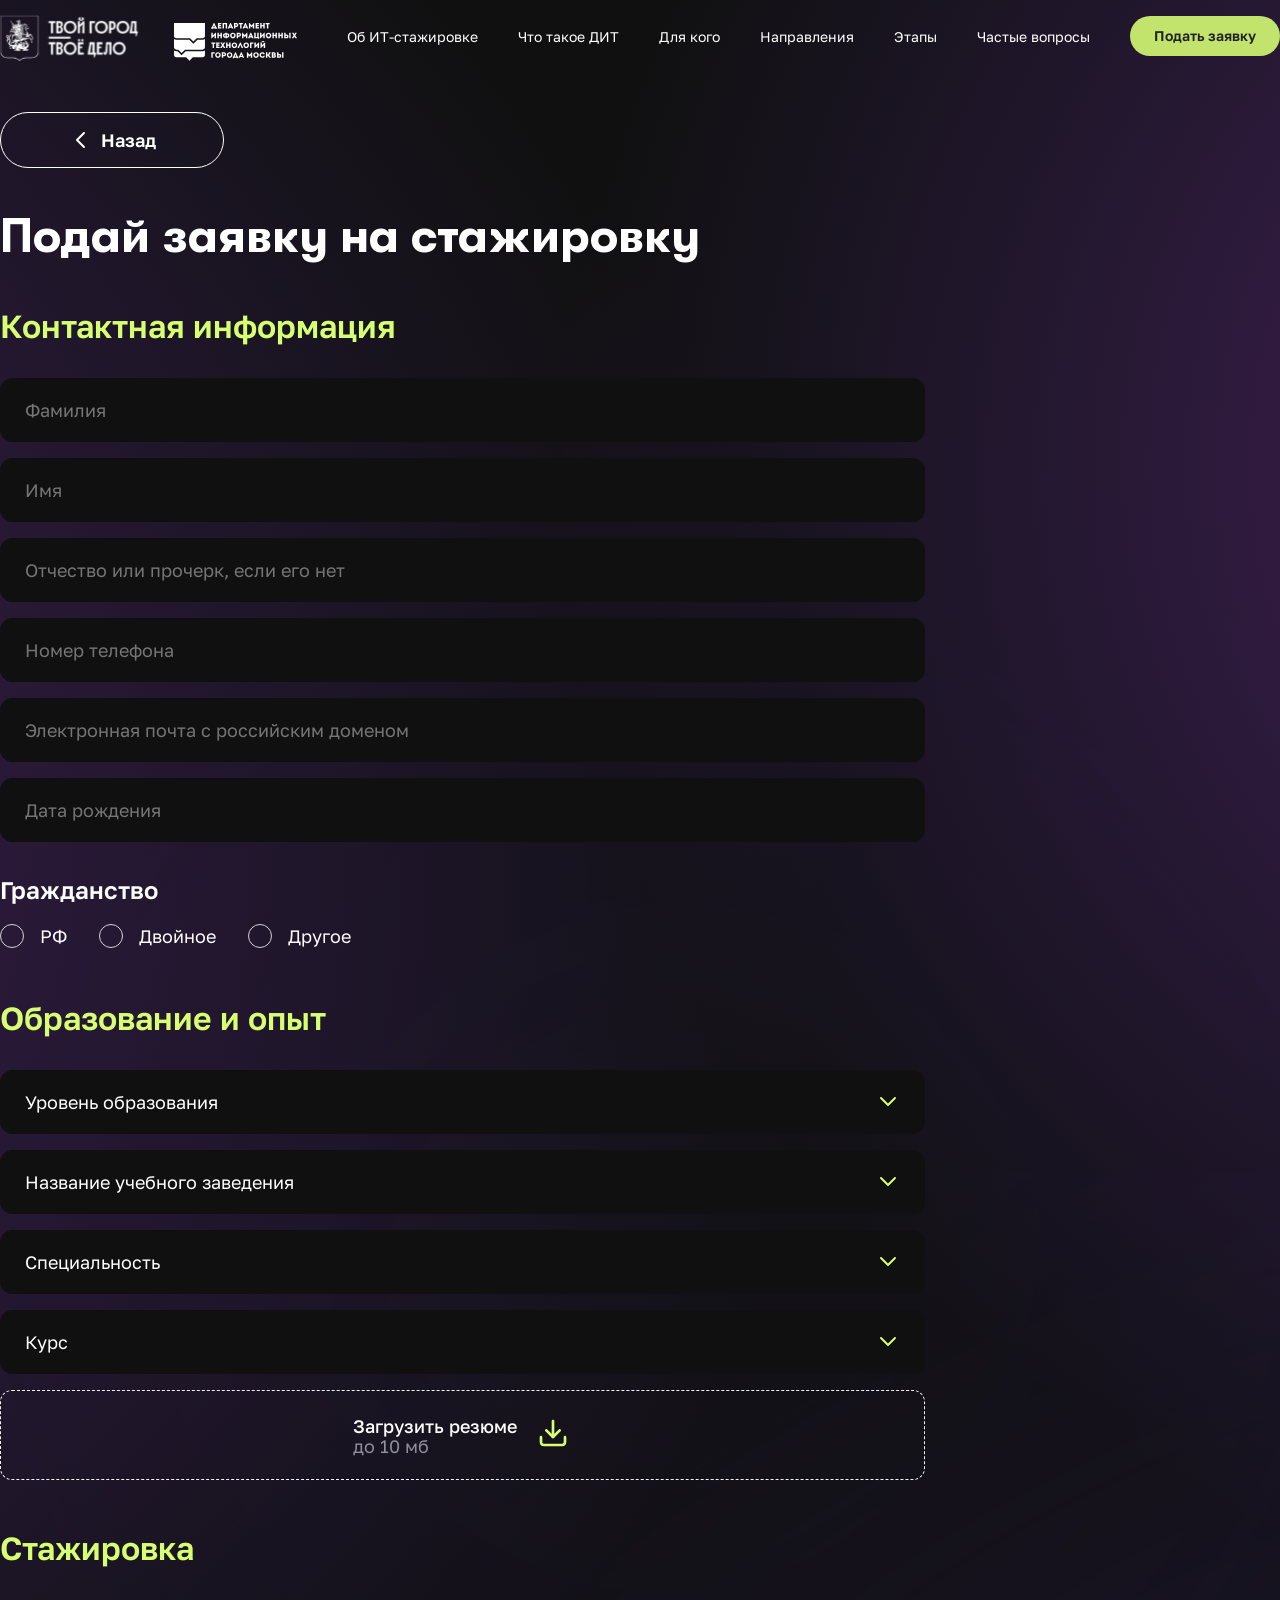
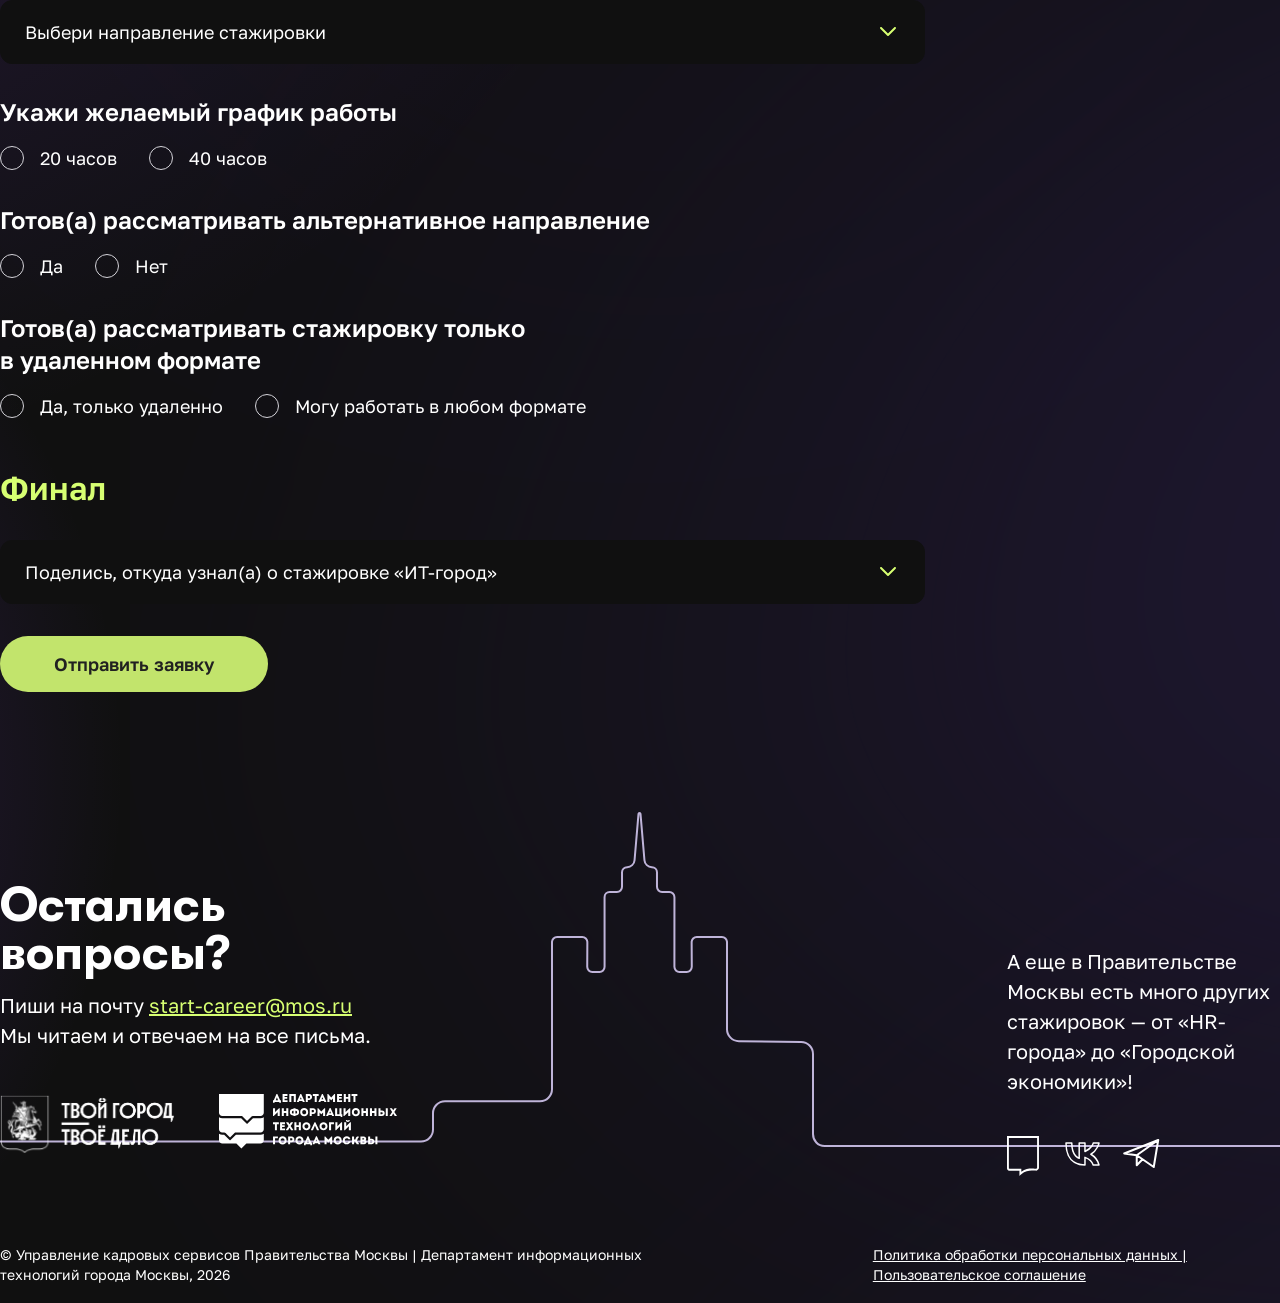
==== form.html @ c9580ba0 "sdfsf" ====
<!DOCTYPE html>
<html lang="ru">

<head>
    <meta charset="UTF-8">
    <meta name="viewport" content="width=device-width, initial-scale=1.0">

    <link rel="stylesheet" href="css/fonts.css">
    <link rel="stylesheet" href="css/style.css">
    <link rel="stylesheet" href="css/form.css">

    <title>Стажировка ДИТ</title>
</head>

<body>
    <header class="header">
        <div class="container header__container">
            <!-- Логотипы -->
            <div class="header__logo-group">
                <img src="img/city-logo.svg" alt="Твой город" class="header__logo">
                <img src="img/dit-logo.svg" alt="ДИТ" class="header__logo">
            </div>

            <!-- Навигация -->
            <div class="header__navigation">
                <!-- Меню -->
                <nav class="header__menu">
                    <ul class="header__list">
                        <li class="header__item"><a href="#features" class="header__link link">Об ИТ-стажировке</a></li>
                        <!-- Пример активной ссылки с модификатором -->
                        <li class="header__item"><a href="#about-dit" class="header__link link">Что
                                такое ДИТ</a>
                        </li>
                        <li class="header__item"><a href="#candidates" class="header__link link">Для кого</a></li>
                        <li class="header__item"><a href="#directions" class="header__link link">Направления</a></li>
                        <li class="header__item"><a href="#steps" class="header__link link">Этапы</a></li>
                        <li class="header__item"><a href="#faq" class="header__link link">Частые вопросы</a></li>
                    </ul>
                </nav>

                <!-- Кнопка-->
                <a href="#" class="button button--small">
                    Подать заявку
                </a>
            </div>
        </div>
    </header>

    <section class="application">
        <div class="container">
            <!-- Кнопка назад -->
            <a href="index.html" class="form__back">
                <svg width="24" height="24" viewBox="0 0 24 24" fill="none" xmlns="http://www.w3.org/2000/svg">
                    <path fill-rule="evenodd" clip-rule="evenodd"
                        d="M15.7071 4.29289C15.3166 3.90237 14.6834 3.90237 14.2929 4.29289L7.29289 11.2929C6.90237 11.6834 6.90237 12.3166 7.29289 12.7071L14.2929 19.7071C14.6834 20.0976 15.3166 20.0976 15.7071 19.7071C16.0976 19.3166 16.0976 18.6834 15.7071 18.2929L9.41421 12L15.7071 5.70711C16.0976 5.31658 16.0976 4.68342 15.7071 4.29289Z"
                        fill="white" />
                </svg>
                Назад
            </a>
            <h1 class="title form__title">Подай заявку на стажировку</h1>

            <form class="form" id="application-form">

                <!-- Секция 1: Контактная информация -->
                <h3 class="form__section-title title--color-primary">Контактная информация</h3>

                <div class="form__section">
                    <div class="form__grid">
                        <div class="form__field">
                            <input type="text" class="form__input" placeholder="Фамилия" name="lastname">
                            <span class="form__error">Укажи фамилию</span>
                        </div>
                    </div>

                    <div class="form__grid">
                        <div class="form__field">
                            <input type="text" class="form__input" placeholder="Имя" name="name">
                            <span class="form__error">Укажи имя</span>
                        </div>
                    </div>

                    <div class="form__grid">
                        <div class="form__field">
                            <input type="text" class="form__input" placeholder="Отчество или прочерк, если его нет" name="secondname">
                            <span class="form__error">Укажи отчество</span>
                        </div>
                    </div>

                    <div class="form__grid">
                        <div class="form__field">
                            <input type="text" class="form__input" placeholder="Номер телефона" name="phone" id="phone"> 
                            <span class="form__error">Укажи номер телефона</span>
                        </div>
                    </div>

                    <div class="form__grid">
                        <div class="form__field">
                            <input type="text" class="form__input" placeholder="Электронная почта с российским доменом" name="email">
                            <span class="form__error">Укажи email, заканчивающийся на .ru</span>
                        </div>
                    </div>

                    <div class="form__grid">
                        <div class="form__field">
                            <input type="text" class="form__input" placeholder="Дата рождения" name="birthday" id="birthday">
                            <span class="form__error">Укажи дату рождения</span>
                        </div>
                    </div>

                    <h3 class="form__label title--color-white">Гражданство</h3>
                    <div class="form__radio-group">
                        <input type="hidden" name="citizen">

                        <label class="radio">
                            <input type="radio" name="citizenship" class="radio__input">
                            <span class="radio__custom"></span>
                            <span class="radio__text">РФ</span>
                        </label>
                        <label class="radio">
                            <input type="radio" name="citizenship" class="radio__input">
                            <span class="radio__custom"></span>
                            <span class="radio__text">Двойное</span>
                        </label>
                        <label class="radio">
                            <input type="radio" name="citizenship" class="radio__input">
                            <span class="radio__custom"></span>
                            <span class="radio__text">Другое</span>
                        </label>
                    </div>
                </div>

                <!-- Секция 2: Образование и опыт -->
                <h3 class="form__section-title title--color-primary">Образование и опыт</h3>

                <div class="form__section">
                    <div class="select">
                        <input type="hidden" name="edu_level">
                        <!-- Шапка селекта -->
                        <button type="button" class="select__header form__input">
                            <span class="select__current">Уровень образования</span>

                            <div class="select__arrow">
                                <svg width="24" height="24" viewBox="0 0 24 24" fill="none"
                                    xmlns="http://www.w3.org/2000/svg">
                                    <path fill-rule="evenodd" clip-rule="evenodd"
                                        d="M19.7071 8.29289C20.0976 8.68342 20.0976 9.31658 19.7071 9.70711L12.7071 16.7071C12.3166 17.0976 11.6834 17.0976 11.2929 16.7071L4.29289 9.70711C3.90237 9.31658 3.90237 8.68342 4.29289 8.29289C4.68342 7.90237 5.31658 7.90237 5.70711 8.29289L12 14.5858L18.2929 8.29289C18.6834 7.90237 19.3166 7.90237 19.7071 8.29289Z"
                                        fill="#D7FF72" />
                                </svg>
                            </div>
                        </button>

                        <!-- Выпадающий список -->
                        <div class="select__dropdown">
                            <ul class="select__list">
                                <li class="select__item" data-value="college">Среднее специальное</li>
                                <li class="select__item" data-value="bachelor">Бакалавриат</li>
                                <li class="select__item" data-value="specialist">Специалитет</li>
                                <li class="select__item" data-value="master">Магистратура</li>
                            </ul>
                        </div>
                    </div>

                    <div class="select">
                        <!-- Шапка селекта -->
                        <button type="button" class="select__header form__input">
                            <span class="select__current">Название учебного заведения</span>

                            <div class="select__arrow">
                                <svg width="24" height="24" viewBox="0 0 24 24" fill="none"
                                    xmlns="http://www.w3.org/2000/svg">
                                    <path fill-rule="evenodd" clip-rule="evenodd"
                                        d="M19.7071 8.29289C20.0976 8.68342 20.0976 9.31658 19.7071 9.70711L12.7071 16.7071C12.3166 17.0976 11.6834 17.0976 11.2929 16.7071L4.29289 9.70711C3.90237 9.31658 3.90237 8.68342 4.29289 8.29289C4.68342 7.90237 5.31658 7.90237 5.70711 8.29289L12 14.5858L18.2929 8.29289C18.6834 7.90237 19.3166 7.90237 19.7071 8.29289Z"
                                        fill="#D7FF72" />
                                </svg>
                            </div>
                        </button>

                        <!-- Выпадающий список -->
                        <div class="select__dropdown">
                            <ul class="select__list">
                                <li class="select__item" data-value="college">Среднее специальное</li>
                                <li class="select__item" data-value="bachelor">Бакалавриат</li>
                                <li class="select__item" data-value="specialist">Специалитет</li>
                                <li class="select__item" data-value="master">Магистратура</li>
                            </ul>
                        </div>
                    </div>

                    <div class="select">
                        <!-- Шапка селекта -->
                        <button type="button" class="select__header form__input">
                            <span class="select__current">Специальность</span>

                            <div class="select__arrow">
                                <svg width="24" height="24" viewBox="0 0 24 24" fill="none"
                                    xmlns="http://www.w3.org/2000/svg">
                                    <path fill-rule="evenodd" clip-rule="evenodd"
                                        d="M19.7071 8.29289C20.0976 8.68342 20.0976 9.31658 19.7071 9.70711L12.7071 16.7071C12.3166 17.0976 11.6834 17.0976 11.2929 16.7071L4.29289 9.70711C3.90237 9.31658 3.90237 8.68342 4.29289 8.29289C4.68342 7.90237 5.31658 7.90237 5.70711 8.29289L12 14.5858L18.2929 8.29289C18.6834 7.90237 19.3166 7.90237 19.7071 8.29289Z"
                                        fill="#D7FF72" />
                                </svg>
                            </div>
                        </button>

                        <!-- Выпадающий список -->
                        <div class="select__dropdown">
                            <ul class="select__list">
                                <li class="select__item" data-value="college">Среднее специальное</li>
                                <li class="select__item" data-value="bachelor">Бакалавриат</li>
                                <li class="select__item" data-value="specialist">Специалитет</li>
                                <li class="select__item" data-value="master">Магистратура</li>
                            </ul>
                        </div>
                    </div>

                    <div class="select">
                        <input type="hidden" name="edu_course">
                        <!-- Шапка селекта -->
                        <button type="button" class="select__header form__input">
                            <span class="select__current">Курс</span>

                            <div class="select__arrow">
                                <svg width="24" height="24" viewBox="0 0 24 24" fill="none"
                                    xmlns="http://www.w3.org/2000/svg">
                                    <path fill-rule="evenodd" clip-rule="evenodd"
                                        d="M19.7071 8.29289C20.0976 8.68342 20.0976 9.31658 19.7071 9.70711L12.7071 16.7071C12.3166 17.0976 11.6834 17.0976 11.2929 16.7071L4.29289 9.70711C3.90237 9.31658 3.90237 8.68342 4.29289 8.29289C4.68342 7.90237 5.31658 7.90237 5.70711 8.29289L12 14.5858L18.2929 8.29289C18.6834 7.90237 19.3166 7.90237 19.7071 8.29289Z"
                                        fill="#D7FF72" />
                                </svg>
                            </div>
                        </button>

                        <!-- Выпадающий список -->
                        <div class="select__dropdown">
                            <ul class="select__list">
                                <li class="select__item" data-value="1">1</li>
                                <li class="select__item" data-value="2">2</li>
                                <li class="select__item" data-value="3">3</li>
                                <li class="select__item" data-value="4">4</li>
                            </ul>
                        </div>
                    </div>

                    <label class="file-upload">
                        <!-- Скрытый реальный инпут -->
                        <input type="file" class="file-upload__input" id="resume" required>

                        <!-- Контентная часть -->
                        <div class="file-upload__content file--no_select">
                            <span class="file-upload__title">Загрузить резюме</span>
                            <span class="file-upload__info">до 10 мб</span>
                        </div>

                        <!-- Иконка загрузки (твоя лаймовая) -->
                        <div class="file-upload__icon file--no_select">
                            <svg width="40" height="40" viewBox="0 0 40 40" fill="none"
                                xmlns="http://www.w3.org/2000/svg">
                                <path fill-rule="evenodd" clip-rule="evenodd"
                                    d="M7.9974 22.667C8.73378 22.667 9.33073 23.2639 9.33073 24.0003V29.3337C9.33073 29.6873 9.4712 30.0264 9.72125 30.2765C9.9713 30.5265 10.3104 30.667 10.6641 30.667H29.3307C29.6843 30.667 30.0235 30.5265 30.2735 30.2765C30.5236 30.0264 30.6641 29.6873 30.6641 29.3337V24.0003C30.6641 23.2639 31.261 22.667 31.9974 22.667C32.7338 22.667 33.3307 23.2639 33.3307 24.0003V29.3337C33.3307 30.3945 32.9093 31.4119 32.1592 32.1621C31.409 32.9122 30.3916 33.3337 29.3307 33.3337H10.6641C9.6032 33.3337 8.58578 32.9122 7.83564 32.1621C7.08549 31.4119 6.66406 30.3945 6.66406 29.3337V24.0003C6.66406 23.2639 7.26102 22.667 7.9974 22.667Z"
                                    fill="#D7FF72" />
                                <path fill-rule="evenodd" clip-rule="evenodd"
                                    d="M12.3879 16.3908C12.9086 15.8702 13.7528 15.8702 14.2735 16.3908L19.9974 22.1147L25.7213 16.3908C26.242 15.8702 27.0862 15.8702 27.6069 16.3908C28.1276 16.9115 28.1276 17.7558 27.6069 18.2765L20.9402 24.9431C20.4195 25.4638 19.5753 25.4638 19.0546 24.9431L12.3879 18.2765C11.8672 17.7558 11.8672 16.9115 12.3879 16.3908Z"
                                    fill="#D7FF72" />
                                <path fill-rule="evenodd" clip-rule="evenodd"
                                    d="M19.9974 6.66699C20.7338 6.66699 21.3307 7.26395 21.3307 8.00033V24.0003C21.3307 24.7367 20.7338 25.3337 19.9974 25.3337C19.261 25.3337 18.6641 24.7367 18.6641 24.0003V8.00033C18.6641 7.26395 19.261 6.66699 19.9974 6.66699Z"
                                    fill="#D7FF72" />
                            </svg>
                        </div>

                        <span class="file-upload__title file--select" id="file_title"></span>

                        <div class="file-upload__icon file--select" id="delete_file">
                            <svg width="32" height="32" viewBox="0 0 32 32" fill="none"
                                xmlns="http://www.w3.org/2000/svg">
                                <path
                                    d="M22.6934 11.2051H9.28418V25.0322C9.28441 25.5843 9.73204 26.0322 10.2842 26.0322H21.6934C22.2455 26.0322 22.6931 25.5843 22.6934 25.0322V11.2051ZM12.4209 21.8545V15.3828C12.4209 14.8305 12.8686 14.3828 13.4209 14.3828C13.9731 14.3829 14.4209 14.8306 14.4209 15.3828V21.8545C14.4208 22.4066 13.973 22.8544 13.4209 22.8545C12.8687 22.8545 12.421 22.4067 12.4209 21.8545ZM17.5576 21.8545V15.3828C17.5576 14.8305 18.0053 14.3828 18.5576 14.3828C19.1097 14.383 19.5576 14.8306 19.5576 15.3828V21.8545C19.5575 22.4066 19.1097 22.8543 18.5576 22.8545C18.0054 22.8545 17.5577 22.4067 17.5576 21.8545ZM20.126 7.02734C20.126 6.4752 19.6781 6.02757 19.126 6.02734H12.8525C12.3003 6.02734 11.8525 6.47506 11.8525 7.02734V9.20508H20.126V7.02734ZM22.126 9.20508H24.9775L25.0801 9.20996C25.5844 9.2611 25.9775 9.68726 25.9775 10.2051C25.9774 10.7228 25.5843 11.1481 25.0801 11.1992L24.9775 11.2051H24.6934V25.0322C24.6931 26.6889 23.3501 28.0322 21.6934 28.0322H10.2842C8.62747 28.0322 7.28441 26.6889 7.28418 25.0322V11.2051H7C6.44779 11.2051 6.00012 10.7573 6 10.2051C6 9.65279 6.44772 9.20508 7 9.20508H9.85254V7.02734C9.85254 5.37049 11.1957 4.02734 12.8525 4.02734H19.126C20.7826 4.02757 22.126 5.37063 22.126 7.02734V9.20508Z"
                                    fill="#D7FF72" />
                            </svg>
                        </div>
                    </label>
                </div>

                <!-- Секция 3: Стажировка -->
                <h3 class="form__section-title title--color-primary">Стажировка</h3>

                <div class="form__section">
                    <div class="select">
                        <!-- Шапка селекта -->
                        <button type="button" class="select__header form__input">
                            <span class="select__current">Выбери направление стажировки</span>

                            <div class="select__arrow">
                                <svg width="24" height="24" viewBox="0 0 24 24" fill="none"
                                    xmlns="http://www.w3.org/2000/svg">
                                    <path fill-rule="evenodd" clip-rule="evenodd"
                                        d="M19.7071 8.29289C20.0976 8.68342 20.0976 9.31658 19.7071 9.70711L12.7071 16.7071C12.3166 17.0976 11.6834 17.0976 11.2929 16.7071L4.29289 9.70711C3.90237 9.31658 3.90237 8.68342 4.29289 8.29289C4.68342 7.90237 5.31658 7.90237 5.70711 8.29289L12 14.5858L18.2929 8.29289C18.6834 7.90237 19.3166 7.90237 19.7071 8.29289Z"
                                        fill="#D7FF72" />
                                </svg>
                            </div>
                        </button>

                        <!-- Выпадающий список -->
                        <div class="select__dropdown">
                            <ul class="select__list">
                                <li class="select__item" data-value="college">Среднее специальное</li>
                                <li class="select__item" data-value="bachelor">Бакалавриат</li>
                                <li class="select__item" data-value="specialist">Специалитет</li>
                                <li class="select__item" data-value="master">Магистратура</li>
                            </ul>
                        </div>
                    </div>

                    <h3 class="form__label title--color-white">Укажи желаемый график работы</h3>
                    <div class="form__radio-group">
                        <label class="radio">
                            <input type="radio" name="citizenship" class="radio__input">
                            <span class="radio__custom"></span>
                            <span class="radio__text">20 часов</span>
                        </label>
                        <label class="radio">
                            <input type="radio" name="citizenship" class="radio__input">
                            <span class="radio__custom"></span>
                            <span class="radio__text">40 часов</span>
                        </label>
                    </div>


                    <h3 class="form__label title--color-white">Готов(а) рассматривать альтернативное направление</h3>
                    <div class="form__radio-group">
                        <label class="radio">
                            <input type="radio" name="citizenship" class="radio__input">
                            <span class="radio__custom"></span>
                            <span class="radio__text">Да</span>
                        </label>
                        <label class="radio">
                            <input type="radio" name="citizenship" class="radio__input">
                            <span class="radio__custom"></span>
                            <span class="radio__text">Нет</span>
                        </label>
                    </div>

                    <h3 class="form__label title--color-white">Готов(а) рассматривать стажировку только в удаленном
                        формате</h3>
                    <div class="form__radio-group">
                        <label class="radio">
                            <input type="radio" name="citizenship" class="radio__input">
                            <span class="radio__custom"></span>
                            <span class="radio__text">Да, только удаленно</span>
                        </label>
                        <label class="radio">
                            <input type="radio" name="citizenship" class="radio__input">
                            <span class="radio__custom"></span>
                            <span class="radio__text">Могу работать в любом формате</span>
                        </label>
                    </div>
                </div>

                <!-- Секция 3: Финал -->
                <h3 class="form__section-title title--color-primary">Финал</h3>
                <div class="form__section">
                    <div class="select">
                        <!-- Шапка селекта -->
                        <button type="button" class="select__header form__input">
                            <span class="select__current">Поделись, откуда узнал(а) о стажировке «ИТ-город»</span>

                            <div class="select__arrow">
                                <svg width="24" height="24" viewBox="0 0 24 24" fill="none"
                                    xmlns="http://www.w3.org/2000/svg">
                                    <path fill-rule="evenodd" clip-rule="evenodd"
                                        d="M19.7071 8.29289C20.0976 8.68342 20.0976 9.31658 19.7071 9.70711L12.7071 16.7071C12.3166 17.0976 11.6834 17.0976 11.2929 16.7071L4.29289 9.70711C3.90237 9.31658 3.90237 8.68342 4.29289 8.29289C4.68342 7.90237 5.31658 7.90237 5.70711 8.29289L12 14.5858L18.2929 8.29289C18.6834 7.90237 19.3166 7.90237 19.7071 8.29289Z"
                                        fill="#D7FF72" />
                                </svg>
                            </div>
                        </button>

                        <!-- Выпадающий список -->
                        <div class="select__dropdown">
                            <ul class="select__list">
                                <li class="select__item" data-value="college">Среднее специальное</li>
                                <li class="select__item" data-value="bachelor">Бакалавриат</li>
                                <li class="select__item" data-value="specialist">Специалитет</li>
                                <li class="select__item" data-value="master">Магистратура</li>
                            </ul>
                        </div>
                    </div>
                </div>

                <button type="submit" class="button form__submit">Отправить заявку</button>
            </form>
        </div>
    </section>

    <footer class="footer section">
        <div class="container">
            <div class="footer__main">
                <!-- Левая часть: Почта и Лого -->
                <div class="footer__contacts">
                    <h2 class="footer__title title">Остались вопросы?</h2>
                    <p class="footer__text descr">
                        Пиши на почту <a href="mailto:start-career@mos.ru"
                            class="footer__link descr--green">start-career@mos.ru</a><br>
                        Мы читаем и отвечаем на все письма.
                    </p>
                    <div class="footer__logos">
                        <img src="img/city-logo.svg" alt="Твой город" class="footer__logo">
                        <img src="img/dit-logo.svg" alt="ДИТ" class="footer__logo">
                    </div>
                </div>

                <!-- Правая часть: Соцсети и доп. инфо -->
                <div class="footer__info">
                    <p class="footer__text descr">
                        А еще в Правительстве Москвы есть много других стажировок — от «HR-города» до «Городской
                        экономики»!
                    </p>
                    <div class="footer__social">
                        <a href="#" class="footer__social-link">
                            <svg width="36" height="41" viewBox="0 0 36 41" fill="none"
                                xmlns="http://www.w3.org/2000/svg">
                                <path fill-rule="evenodd" clip-rule="evenodd"
                                    d="M31.9648 31.5556C32.2607 32.5926 30.6329 34.6667 29.301 34.6667C28.7716 34.6667 28.1632 34.6272 27.4906 34.5835C24.1014 34.3634 19.0817 34.0374 14.3131 38.1265C13.6797 38.6696 13.0508 39.2906 12.4307 40V34.6667H2.66373C1.77582 34.6667 0 34.2222 0 32.4444V0H31.9648V31.5556ZM27.7268 32.6813C24.6138 32.4617 19.3801 32.0926 14.3131 35.7219V32.7619H2.66373C2.58569 32.7619 2.45309 32.7508 2.30452 32.7154C2.15562 32.6799 2.03799 32.6313 1.95973 32.5843C1.91965 32.5602 1.89891 32.5422 1.8898 32.5332C1.88655 32.5192 1.88235 32.4914 1.88235 32.4444V1.90476H30.0824V31.8251L30.0858 31.8369C30.0338 31.9508 29.9398 32.1083 29.8002 32.277C29.6391 32.4717 29.4672 32.6206 29.3278 32.7082C29.2832 32.7362 29.2509 32.7526 29.2308 32.7616C28.8129 32.7579 28.3066 32.7222 27.7268 32.6813ZM1.89294 32.5438L1.89353 32.5448C1.89353 32.5448 1.89305 32.5425 1.89125 32.5388C1.89195 32.5412 1.89294 32.5438 1.89294 32.5438Z"
                                    fill="white" />
                            </svg>
                        </a>
                        <a href="#" class="footer__social-link"><svg width="36" height="41" viewBox="0 0 36 41"
                                fill="none" xmlns="http://www.w3.org/2000/svg">
                                <g clip-path="url(#clip0_35935_36319)">
                                    <mask id="mask0_35935_36319" style="mask-type:luminance" maskUnits="userSpaceOnUse"
                                        x="-1" y="0" width="37" height="37">
                                        <path d="M35.3701 0.203125H-0.273438V36.2031H35.3701V0.203125Z" fill="white" />
                                    </mask>
                                    <g mask="url(#mask0_35935_36319)">
                                        <path
                                            d="M1 7H6.775C6.775 20.5385 14.2 22.2308 14.2 22.2308L14.2033 7H19.9783L19.9733 15.4615C27.3983 12.0769 28.2234 7 28.2234 7H34C34 7 32.35 14.6154 25.9051 18.2589C29.2315 20.2863 32.7922 23.6371 34 29H28.225C28.225 29 26.575 23.9231 19.975 21.3846L19.9783 29C0.81355 29 1.0033 10.3846 1 7Z"
                                            stroke="white" stroke-width="1.5" stroke-linecap="round"
                                            stroke-linejoin="round" />
                                    </g>
                                </g>
                                <defs>
                                    <clipPath id="clip0_35935_36319">
                                        <rect width="36" height="37" fill="white" />
                                    </clipPath>
                                </defs>
                            </svg>
                        </a>
                        <a href="#" class="footer__social-link"><svg width="37" height="41" viewBox="0 0 37 41"
                                fill="none" xmlns="http://www.w3.org/2000/svg">
                                <path
                                    d="M35.2187 4L1.21875 17.5L13.7451 19.3M35.2187 4L30.7451 31L13.7451 19.3M35.2187 4L13.7451 19.3M13.7451 19.3V29.2L19.5591 23.3014"
                                    stroke="white" stroke-width="2" stroke-linecap="round" stroke-linejoin="round" />
                            </svg>
                        </a>
                    </div>
                </div>
            </div>

            <div class="footer__bottom descr">
                <p class="footer__copyright">© Управление кадровых сервисов Правительства Москвы | Департамент
                    информационных технологий города Москвы, 2026</p>
                <div class="footer__legal">
                    <a href="https://mguu.ru/files/personal_data_policy.pdf" class="footer__legal-link link"
                        target="_blank">Политика
                        обработки персональных данных | </a>
                    <a href="https://ks.mguu.ru/wp-content/uploads/2025/08/polzovatelskoe-soglashenie.pdf"
                        class="footer__legal-link link" target="_blank">Пользовательское соглашение</a>
                </div>
            </div>

            <!-- Центральный декор (линии зданий) -->
            <img src="img/footer-skyline.svg" class="footer__decor" alt="Декор">
        </div>
    </footer>

    <script src="js/form.js"></script>
</body>

</html>
---- css/fonts.css ----
@font-face {
    font-family: 'Golos Text';
    src: url(../fonts/GolosText-Regular.ttf);
    font-weight: 400;
}

@font-face {
    font-family: 'Golos Text';
    src: url(../fonts/GolosText-Medium.ttf);
    font-weight: 500;
}

@font-face {
    font-family: 'Golos Text';
    src: url(../fonts/GolosText-SemiBold.ttf);
    font-weight: 600;
}

@font-face {
    font-family: 'GT Walsheim Pro';
    src: url(../fonts/GTWalsheimPro-Regular.ttf);
    font-weight: 400;
}

@font-face {
    font-family: 'GT Walsheim Pro';
    src: url(../fonts/GTWalsheimPro-Medium.ttf);
    font-weight: 500;
}

@font-face {
    font-family: 'GT Walsheim Pro';
    src: url(../fonts/GTWalsheimPro-Bold.ttf);
    font-weight: 700;
}
---- css/style.css ----
* {
    padding: 0;
    margin: 0;
    box-sizing: border-box;
    font-family: var(--font-primary);
}

:root {
    /* Палитра */
    --color-primary-green: #D7FF72;
    --color-secondary-green: #C2E46C;
    --color-dark-green: #A5CC42;
    --color-secondary: #212121;
    --color-primary-white: #FFFFFF;
    --color-secondary-white: #FEFFFB;
    --color-error: #FF6284;

    /* Отступы или шрифты тоже можно сюда */
    --font-primary: 'Golos Text', sans-serif;
    --font-secondary: 'GT Walsheim Pro', sans-serif;
    --section-spacing: 120px;
    --content-wrap-mt: 32px;
    --speed-animation: 60s;
    --cursor: url('../img/cursor.svg') 12 12, pointer;
}

body {
    background-color: #101010;
    overflow-x: hidden;
    background-image: url('../img/main_bg_1920.svg');
    background-repeat: no-repeat;
    background-position: center top;
}

html {
    scroll-behavior: smooth;
}

.container {
    max-width: 1600px;
    margin: 0 auto;
}

.button {
    display: inline-block;
    text-decoration: none;
    padding: 19px 54px;
    cursor: var(--cursor);
    background-color: var(--color-secondary-green);
    border: none;
    border-radius: 64px;
    font-size: 18px;
    line-height: 18px;
    font-weight: 600;
    color: var(--color-secondary);
    transition: 0.1s all;
    align-self: flex-start;
    font-family: var(--font-primary);
}

.button--small {
    padding: 13px 24px;
    font-size: 14px;
    line-height: 14px;
}

.section {
    margin-top: 120px;
}

.item {
    flex: 1;
    display: flex;
    flex-direction: column;
    background-color: var(--color-secondary);
    padding: 40px;
}

.title {
    font-family: var(--font-secondary);
    font-weight: 700;
    color: var(--color-primary-white);
    font-size: 48px;
    line-height: 120%;
}

.title--color-white {
    color: var(--color-primary-white);
    font-weight: 600;
}

.title--color-primary {
    font-weight: 600;
    color: var(--color-primary-green);
}

.title--small {
    font-size: 28px;
    line-height: 36px;
}

.descr {
    font-weight: 400;
    font-size: 20px;
    line-height: 30px;
    color: var(--color-primary-white);
}

.descr--green {
    color: var(--color-primary-green);
}

.tag {
    position: relative;
    border: 1px solid rgba(255, 255, 255, 1);
    background: transparent;
    cursor: var(--cursor);
    overflow: hidden;
    transition: border-color 0.12s ease;
}

.tag::before {
    content: "";
    position: absolute;
    top: 0;
    left: 0;
    right: 0;
    bottom: 0;
    background: linear-gradient(180deg, #663CD3 0%, #7417B2 100%);
    opacity: 0;
    transition: opacity 0.2s ease;
    z-index: -1;
}

.link {
    color: var(--color-primary-white);
    font-size: 14px;
    transition: 0.1s all;
    cursor: var(--cursor);
}

/* Шапка */
.header {
    padding: 11px 0;
    width: 100%;
    position: absolute;
    top: 0;
    left: 0;
    z-index: 6;
    transition: transform 0.35s cubic-bezier(0.4, 0, 0.2, 1);
    will-change: transform;
}

.header::before {
    content: "";
    position: absolute;
    top: 0;
    left: 0;
    right: 0;
    bottom: 0;
    background: #101010;
    background-image: url('../img/header_bg_fixed.svg');
    background-repeat: no-repeat;
    background-position: center top;
    background-size: cover;
    box-shadow: 0px 4px 20px 0px rgba(16, 16, 16, 0.25);
    z-index: -1;
    opacity: 0;
    transition: opacity 0.2s ease-in;
}

.header--fixed {
    position: fixed;
    transform: translateY(-100%);
}

.header--visible {
    transform: translateY(0);
    /* background: #101010;
    box-shadow: 0px 4px 20px 0px rgba(16, 16, 16, 0.25);
    background-image: url('../img/header_bg_fixed.svg');
    background-repeat: no-repeat;
    background-position: center top; */
}

.header--visible::before {
    opacity: 1;
}

.header__container {
    display: flex;
    align-items: center;
    justify-content: space-between;
}

.header__logo-group {
    display: flex;
    gap: 32px;
    align-items: end;
}

.header__navigation {
    align-items: center;
    display: flex;
    gap: 40px;
}

.header__list {
    display: flex;
    list-style: none;
    gap: 40px;
}

.header__link {
    text-decoration: none;
}

/* Блок ИТ-ГОРОД */
.hero {
    padding-top: 112px;
    font-family: var(--font-secondary);
    color: var(--color-primary-white);
}

.hero__container {
    display: flex;
    gap: 20px;
}

.hero__card--info {
    position: relative
}

.hero__card {
    border-radius: 24px;
}

.hero__button {
    margin-top: 40px;
}

.hero__title {
    font-size: 100px;
    font-weight: 700;
    line-height: 90%;
}

.hero__subtitle {
    font-weight: 500;
    font-size: 40px;
    line-height: 52px;
}

.hero__description {
    margin-top: 74px;
    font-weight: 400;
    font-size: 32px;
    line-height: 32px;
}

.hero__image-wrapper {
    position: relative;
    height: 392px;
    width: 710px;
    background: linear-gradient(118.78deg, #9A14F4 2.1%, #212121 96.02%),
        linear-gradient(129.67deg, #7514F4 3.31%, rgba(154, 20, 244, 0.78) 49.96%, #212121 116.32%);
    border-radius: 20px;
}

.hero__image {
    position: absolute;
    left: 50%;
    bottom: 0;
    transform: translateX(-50%);
    z-index: 2;
}

.hero__slogan {
    margin-top: 38px;
    font-size: 34px;
    color: var(--color-primary-green);
    text-align: center;
}

/* Позиционирование декоратиынйх линий  */
/* Блок 1 */
.hero__card--info .hero__decor img:nth-child(1) {
    position: absolute;
    top: 42px;
    left: 0;
}

.hero__card--info .hero__decor img:nth-child(2) {
    position: absolute;
    right: 0;
    bottom: 68px;
}

/* Блок 2 */
.hero__card--visual .hero__decor img:nth-child(1) {
    position: absolute;
    right: -28px;
    top: 24px;
    z-index: 3;
}

.hero__card--visual .hero__decor img:nth-child(2) {
    position: absolute;
    bottom: 31px;
    left: -40px;
    z-index: 1;
}

.hero__card--visual .hero__decor img:nth-child(3) {
    position: absolute;
    top: 16px;
    right: -40px;
    z-index: 1;
}

.hero__card--visual .hero__decor img:nth-child(4) {
    position: absolute;
    top: 40px;
    right: 81px;
    z-index: 2;
}

/* блок Информация */
.stats__list {
    position: relative;
    display: flex;
    gap: 20px;
}

.stats__item {
    padding: 29px 40px;
    border-radius: 16px;
}

.stats__value {
    margin-top: 20px;
    font-size: 32px;
    line-height: 40px;
}

.stats__decore {
    position: absolute;
    top: 20px;
    right: -161px;
    z-index: -1;
}

/* Блок Стажировка */
.features__content {
    margin-top: var(--content-wrap-mt);
    display: flex;
    gap: 20px;
}

.features__image-box {
    border-radius: 32px;
    height: 653px;
    width: 655px;
    background-color: var(--color-secondary);
    background-image: url('../img/girl2.svg');
    background-repeat: no-repeat;
    background-position: center;
}

.features__list {
    padding: 0;
    background-color: transparent;
}

.features__item {
    margin-top: 40px;
    display: flex;
    gap: 16px;
}

.features__item:nth-child(1) {
    margin-top: 0;
}

.features__item-icon {
    flex-shrink: 0
}

.features__item-title {
    font-size: 32px;
    line-height: 40px;
}

.features__item-desc {
    margin-top: 12px;
}

.features__item:nth-last-child(1) .features__item-desc {
    max-width: 778px;
}

.features__stats {
    padding: 0 21px;
    position: relative;
    margin-top: 160px;
    display: flex;
    gap: 60px;
}

.features__stat-card {
    position: relative;
    flex: 1;
    display: flex;
    flex-direction: column;
}

.features__stat-icon {
    position: absolute;
    display: block;
    width: 120px;
    height: 120px;
    top: -62px;
}

.features__stat-card {
    position: relative;
    display: flex;
    flex-direction: column;
}

.features__stat-card:nth-child(1) {
    max-width: 263px;
}

.features__stat-card:nth-child(1) .features__stat-icon {
    left: 151px;
}

.features__stat-card:nth-child(2) {
    max-width: 383px;
}

.features__stat-card:nth-child(2) .features__stat-icon {
    left: 172px;
}

.features__stat-card:nth-child(3) {
    max-width: 381px;
}

.features__stat-card:nth-child(3) .features__stat-icon {
    left: 186px;
}

.features__stat-card:nth-child(4) {
    max-width: 315px;
}

.features__stat-card:nth-child(4) .features__stat-icon {
    left: 271px;
}

.features__stat-value {
    font-size: 56px;
    line-height: 64px;
}

.features__stat-label {
    margin-top: 8px;
}

.features__button {
    margin-top: 57px;
}

.features__stat-card:nth-last-child(1) .features__stat-label {
    max-width: 231px;
}

.features__decore {
    position: absolute;
    left: -79px;
    bottom: 20px;
    z-index: -1;
}

/* Блок "Что такое ДИТ" */
.about-dit__container {
    position: relative;
    padding-bottom: 42px;
}

.about-dit__decore {
    position: absolute;
    bottom: 0;
    left: 50%;
    transform: translateX(-50%);
    z-index: -1;
}

.about-dit__title {
    line-height: 46px;
}

.about-dit__main {
    display: flex;
    justify-content: space-between;
    gap: 103px;
}

.about-dit__description {
    margin-top: var(--content-wrap-mt);
}

.about-dit__highlight {
    margin-top: 80px;
}

.about-dit__text {
    margin-top: 16px;
    max-width: 654px;
}

.about-dit__text:first-child {
    margin-top: 0;
    max-width: 100%;
}

.about-dit__visual {
    margin-top: 11px;
    width: 790px;
    height: 529px;
    border-radius: 16px;
    background: url('../img/dit-room.svg') center center / cover no-repeat;
    flex-shrink: 0;
}

.about-dit__footer {
    margin-top: 32px;
}

.about-dit__partners {
    display: flex;
    overflow: hidden;
    width: 100%;
    mask-image: linear-gradient(to right, transparent, black 5%, black 95%, transparent);
    white-space: nowrap;
}

.partner-chip {
    display: flex;
    padding: 8px 8px 8px 25px;
    align-items: center;
    gap: 24px;
    background: rgba(33, 33, 33, 0.2);
    border-radius: 46px;
    flex-shrink: 0;

    backdrop-filter: blur(10px);
    box-shadow:
        inset -0.75px -0.5px rgba(255, 255, 255, 0.1),
        inset +0.75px +0.5px rgba(255, 255, 255, 0.025),
        3px 2px 10px rgba(0, 0, 0, 0.25),
        inset 0px 0px 10px 5px rgba(255, 255, 255, 0.025);
}

.partner-chip__name {
    line-height: 24px;
}

.partner-chip__icon-box {
    display: flex;
    justify-content: center;
    align-items: center;
    height: 64px;
    width: 64px;
    /* background-color: var(--color-primary-white); */
    border-radius: 100px;
}

.marquee__inner {
    display: flex;
    flex-shrink: 0;
    min-width: 100%;
    gap: 24px;
    padding-right: 24px;
    width: max-content;
    /* animation: scroll-left var(--speed-animation) linear infinite;  */
}

@keyframes scroll-left {
    from {
        transform: translateX(0);
    }

    to {
        transform: translateX(-50%);
    }
}

/* Блок "Кого мы ждем" */
.candidates__title {
    line-height: 48px;
}

.candidates__list {
    margin-top: var(--content-wrap-mt);
    display: flex;
    gap: 20px;
}

.candidates__card {
    position: relative;
    border-radius: 16px;
    height: 419px;
}

.candidates__person {
    position: absolute;
    bottom: 0;
    left: 50%;
    transform: translateX(-50%);
    /* height: 264px;
    width: auto; */
}

.candidates__icon {
    position: absolute;
    width: 135px;
    height: 135px;
    z-index: 4;
}

.candidates__icon--left {
    top: 149px;
    right: -67px;
}

.candidates__icon--right {
    top: 203px;
    right: -55px;
}

/* Блок Выбери направление стажировки */
.directions__title {
    line-height: 48px;
}

.directions__container {
    display: flex;
    justify-content: space-between;
}

.directions__content {
    flex: 1;
    padding: 63px 0;
}

.directions__tags {
    display: flex;
    gap: 20px;
    flex-wrap: wrap;
    margin-top: var(--content-wrap-mt);
}

.directions__tag {
    padding: 12px 16px;
    border-radius: 40px;
    line-height: 28px;
}

.directions__stickers {
    height: 409px;
    flex-shrink: 0;
}

/* Блок Как попасть на стажировку */
.steps__container {
    position: relative;
}

.steps__title {
    line-height: 42px;
}

.steps__list {
    margin-top: var(--content-wrap-mt);
    display: flex;
    gap: 20px;
    flex-wrap: wrap;
}

.steps__item {
    padding: 0;
    position: relative;
    flex: 0 1 calc(33.333% - 14px);
    height: 260px;
    border-radius: 24px;
    overflow: hidden;
    cursor: var(--cursor);
}

.steps__content {
    position: absolute;
    inset: 0;
    padding: 40px;
    transition: transform 0.4s cubic-bezier(0.4, 0, 0.2, 1), opacity 0.1s, 0.1s background;
    backface-visibility: hidden;
    border-radius: 24px;
}

.steps__content--front {
    z-index: 2;
    transform: rotateY(0deg);
}

.steps__content--back {
    background: linear-gradient(180deg, #6716D3 0%, #2B1F3A 100%);
    transform: rotateY(180deg);
    opacity: 0;
    z-index: 1;
}

.steps__content--back::before {
    content: "";
    position: absolute;
    inset: 0;
    background: linear-gradient(180deg, #4C00B1 0%, #160728 100%);
    opacity: 0;
    transition: opacity 0.4s ease;
    z-index: -1;
}

/* КЛАСС-МОДИФИКАТОР ПРИ КЛИКЕ */
.steps__item--flipped .steps__content--front {
    transform: rotateY(-180deg);
    opacity: 0;
}

.steps__item--flipped .steps__content--back {
    transform: rotateY(0deg);
    opacity: 1;
    z-index: 3;
}

.steps__number,
.steps__icon {
    display: flex;
    align-items: center;
    justify-content: center;
    height: 46px;
    width: 46px;
    border-radius: 100%;
    background: var(--color-primary-white);
}

.steps__number {
    color: var(--color-secondary);
    font-size: 32px;
}

.steps__text {
    margin-top: 24px;
}

.steps__icon {
    padding: 0;
    position: absolute;
    background-color: var(--color-primary-green);
    bottom: 40px;
    right: 40px;
    z-index: 2;
    /* cursor: url('../img/cursor.svg') 12 12, pointer; */
}

/* Поворот стрелочки на фиолетовой стороне */
.steps__icon--back {
    background: var(--color-dark-green);
    rotate: 180deg;
}

.steps__decor {
    position: absolute;
    top: 0;
    right: 0;
    z-index: 1;
}

.steps__bg {
    position: absolute;
    bottom: -3px;
    right: -161px;
}

.steps__descr {
    max-width: 360px;
}

/* Блок часто задаваемые вопросы */
.faq__container {
    position: relative;
}

.faq__question {
    display: flex;
    justify-content: space-between;
    align-items: center;
    width: 100%;
    background: transparent;
    border: none;
    cursor: var(--cursor);
}

.faq__question-text,
.faq__arrow svg path {
    transition: 0.1s all;
}

.faq__item.active .faq__arrow {
    transform: rotate(180deg);
}

.faq__item.active .faq__answer-inner {
    display: block;
}

.faq__list {
    margin-top: var(--content-wrap-mt);
    max-width: 1186px;
}

.faq__item {
    padding: 20px;
    border-bottom: 1px solid #5B5B5B;
}

.faq__item:first-child {
    border-top: 1px solid #5B5B5B;
}

.faq__arrow {
    display: flex;
    align-items: center;
    justify-content: center;
    flex-shrink: 0;
    width: 40px;
    height: 40px;
}

.faq__answer-inner {
    display: none;
    padding: 4px 0 20px 0;
    max-width: 901px;
}

.faq__decor {
    position: absolute;
    top: 143px;
    right: -154px;
}

/* Блок "Хочешь развивать масштабные цифровые проекты столицы? " */
.cta__container {
    display: flex;
    gap: 75px;
    justify-content: flex-start;
    height: 397px;
}

.cta__content {
    position: relative;
    padding: 75px 0;
    width: 768px;
}

.cta__decor-line {
    position: absolute;
    bottom: 0;
    left: 330px;
}

.cta__subtitle {
    margin-top: 16px;
    font-size: 32px;
    line-height: 36px;
}

.cta__button {
    margin-top: 40px;
}

.cta__visual {
    position: relative;
    flex-shrink: 0;
}

.cta__team-img {
    position: absolute;
    bottom: 0;
    left: 0;
}

.cta__team-img {
    width: 703px;
}

.cta__title {
    line-height: 50px;
}

/* Подвал */
.footer {
    position: relative;
}

.footer__main {
    display: flex;
    gap: 610px;
}

.footer__decor {
    position: absolute;
    top: 0;
    left: 50%;
    transform: translateX(-50%);
    z-index: -1;
}

.footer__text {
    margin-top: 12px;
    max-width: 475px;
}

.footer__social {
    margin-top: 40px;
    display: flex;
    gap: 22px;
}

.footer__title {
    line-height: 48px;
}

.footer__logos {
    margin-top: 40px;
    display: flex;
    gap: 40px;
    align-items: center;
    height: 63px;
}

.footer__logo {
    display: block;
    height: 100%;
}

.footer__logo:nth-child(2) {
    height: 55px;
}

.footer__bottom {
    margin: 64px 0 18px 0;
    display: flex;
    gap: 201px;
    font-size: 14px;
    line-height: 20px;
}

.footer__info {
    padding-top: 122px;
}

.footer__contacts {
    padding-top: 70px;
}

.footer__link {
    transition: 0.1s all;
    cursor: var(--cursor);
}

/* Конка вверх */
.up-button {
    position: fixed;
    bottom: 40px;
    left: 0;
    width: 100%;
    z-index: 6;
}

.up-button__inner {
    display: flex;
    justify-content: flex-end;
}

.up-button__link {
    position: relative;
    height: 64px;
    width: 64px;
    display: flex;
    align-items: center;
    justify-content: center;
    padding: 0;
    border-radius: 100%;
    background: linear-gradient(118.78deg, #DDD1FB 2.1%, #7E16EF 65.32%);
    overflow: hidden;

    /* Состояния анимации */
    opacity: 0;
    visibility: hidden;
    transform: translateY(20px);
    transition: all 0.12s ease;
}

.up-button__link::before {
    content: "";
    position: absolute;
    top: 0;
    left: 0;
    right: 0;
    bottom: 0;
    background: linear-gradient(180deg, #663CD3 0%, #7417B2 100%);
    opacity: 0;
    transition: opacity 0.2s ease;
    z-index: -1;
}

.up-button__link--visible {
    opacity: 1;
    visibility: visible;
    transform: translateY(0);
}

/* Модальное окно  */
.modal {
    position: fixed;
    inset: 0;
    z-index: 2000;
    display: none;
    /* Скрыто по умолчанию */
    align-items: center;
    justify-content: center;
    padding: 20px;
}

/* Состояние открытия */
.modal--active {
    display: flex;
}

.modal__overlay {
    position: absolute;
    inset: 0;
    background: rgba(16, 16, 16, 0.85);
}

.modal__content {
    position: relative;
    width: 100%;
    max-width: 831px;
    background-color: #101010;
    background-image: url('../img/modal_bg_1920.svg');
    background-repeat: no-repeat;
    background-position: center;
    border-radius: 32px;
    padding: 40px;
    z-index: 2;
    border: 1px solid rgba(255, 255, 255, 0.1);
}

.modal__close {
    position: absolute;
    right: 20px;
    top: 20px;
    width: 24px;
    height: 24px;
    background-color: transparent;
    border: none;
    cursor: var(--cursor);
}

.modal__back {
    width: 24px;
    height: 24px;
    background-color: transparent;
    border: none;
    cursor: var(--cursor);
}

.modal__sticker {
    position: absolute;
    top: 16px;
    right: 60px;
    width: 85px;
    height: 85px;
}

.modal__img {
    width: 100%;
    height: 100%;
}

.modal__tags {
    display: flex;
    flex-wrap: wrap;
    gap: 20px;
}

.modal__tag {
    display: block;
    width: 320px;
    text-align: left;
    padding: 21px 24px;
    border-radius: 12px;
    font-weight: 600;
    font-size: 18px;
    line-height: 20px;
    color: var(--color-primary-white);
}

.modal__button {
    margin-top: var(--content-wrap-mt);
}

.modal__options {
    display: flex;
    flex-direction: column;
    gap: 20px;
    font-size: 16px;
    line-height: 24px;
    font-weight: 400;
    color: var(--color-primary-white);
}

.modal__title {
    font-size: 32px;
    line-height: 40px;
}

.modal__list {
    margin-top: 12px;
    list-style-type: none;
}

.modal__skills {
    margin-top: 16px;
}

.modal__list-item {
    position: relative;
    left: 22px;
    line-height: 28px;
}

.modal__list-item::before {
    content: '';
    position: absolute;
    top: 12px;
    left: -20px;
    background-color: var(--color-primary-white);
    width: 5px;
    height: 5px;
    border-radius: 100%;
}

@media (pointer: fine) {

    /* Кнопки */
    .button:hover {
        background-color: var(--color-secondary-white);
    }

    .button:hover:active {
        background-color: var(--color-dark-green);
    }

    /* Ссылки */
    .link:hover {
        color: var(--color-primary-green);
    }

    .link:active {
        color: var(--color-dark-green);
    }

    .footer__link:hover {
        color: var(--color-primary-white);
    }

    .footer__link:active {
        color: var(--color-dark-green);
    }

    /* Теги блока "Выбери направление стажировки" */
    .tag:hover {
        border-color: transparent;
    }

    .tag:hover::before {
        opacity: 1;
    }

    .tag:active::before {
        background: linear-gradient(180deg, #4317B7 0%, #6403A5 100%);
    }

    /* Блок "Часто задаваемые вопросы" */
    .faq__question:hover .faq__question-text {
        color: var(--color-primary-green);
    }

    .faq__question:hover .faq__arrow svg path {
        fill: var(--color-primary-green);
    }

    .faq__question:active .faq__question-text {
        color: var(--color-dark-green);
    }

    .faq__question:active .faq__arrow svg path {
        fill: var(--color-dark-green);
    }

    .up-button__link:hover {
        border-color: transparent;
    }

    .up-button__link:hover::before {
        opacity: 1;
    }

    .up-button__link:active::before {
        background: linear-gradient(180deg, #4317B7 0%, #6403A5 100%);
    }

    .steps__content--front:hover {
        background-color: #2C2C2C;
    }

    .steps__content--back:hover::before {
        opacity: 1;
    }
}
---- css/form.css ----
body {
    background-image: url('../img/form_bg_1920.svg');
    background-repeat: no-repeat;
    background-position: center top;
}

.application {
    padding-top: 112px;
}

.form__back {
    display: flex;
    align-items: center;
    justify-content: center;
    gap: 8px;
    border: 1px solid var(--color-primary-white);
    border-radius: 80px;
    font-size: 18px;
    font-weight: 600;
    height: 56px;
    width: 224px;
    text-decoration: none;
    color: var(--color-primary-white);
}

.form__title {
    margin: 40px 0;
}

.form {
    max-width: 925px;
}

.form__section-title {
    font-size: 32px;
    line-height: 40px;
    margin-bottom: 32px;
    margin-top: 48px;
}

.form__section-title:first-child {
    margin-top: 0;
}

.form__section {
    display: flex;
    flex-direction: column;
    gap: 16px;
    margin-top: var(--content-wrap-mt);
}

.form__input {
    display: block;
    background: rgba(16, 16, 16, 1);
    height: 64px;
    width: 100%;
    border: 1px solid rgba(16, 16, 16, 1);
    border-radius: 12px;
    padding: 0 24px;
    color: var(--color-primary-white);
    font-size: 18px;
    line-height: 18px;
    font-weight: 400;
    transition: 0.1s all;
    outline: none;
}

.form__inputs::placeholder {
    color: #9D96A6;
}

.form__input-error {
    border-color: var(--color-error);
}

.form__input-error::placeholder {
    color: var(--color-error);
}

.form__error {
    display: none;
    margin-top: 4px;
    color: var(--color-error);
    font-size: 12px;
    line-height: 16px;
    font-weight: 400;
}

.form__error-show {
    display: block;
}

.form__radio-group {
    display: flex;
    gap: 32px;
}

.form__label {
    margin-top: 16px;
    font-size: 24px;
    line-height: 32px;
    max-width: 650px;
}

.radio {
    display: flex;
    align-items: center;
    gap: 16px;
    cursor: var(--cursor);
}

.radio__input {
    display: none;
}

.radio__custom {
    position: relative;
    display: block;
    height: 24px;
    width: 24px;
    border-radius: 100%;
    border: 1px solid #D4D3D9;
}

.radio__custom::before {
    content: '';
    display: none;
    position: absolute;
    top: 50%;
    left: 50%;
    transform: translate(-50%, -50%);
    width: 8px;
    height: 8px;
    border-radius: 100%;
    background-color: var(--color-dark-green);
}

.radio__input:checked+.radio__custom {
    border-color: var(--color-dark-green);
}

.radio__input:checked+.radio__custom::before {
    display: block;
}

.radio__text {
    font-size: 18px;
    line-height: 28px;
    font-weight: 400;
    color: var(--color-primary-white);
}

.select__header {
    display: flex;
    align-items: center;
    justify-content: space-between;
    cursor: var(--cursor);
}

.select__header-active {
    border-color: rgba(102, 60, 211, 1);
}

.select__header-active .select__arrow {
    transform: rotate(180deg);
}

.select__dropdown {
    display: none;
    padding: 16px;
    margin-top: 4px;
    background: #101010;
    box-shadow: 0px 0px 32px 0px #9693A329;
    border-radius: 16px;
    max-height: 296px;
    overflow: hidden;
}

.select__dropdown-active {
    display: block;
}

.select__list {
    list-style-type: none;
}

.select__item {
    padding: 0 16px;
    display: flex;
    align-items: center;
    height: 48px;
    font-weight: 400;
    font-size: 16px;
    line-height: 24px;
    color: var(--color-primary-white);
    border-radius: 8px;
    transition: 0.1s all;
}

.form__submit {
    margin-top: 32px;
}

.file-upload {
    display: block;
    width: 100%;
    height: 90px;
    border: 1px dashed #F4F4F4;
    border-radius: 12px;
}

.file-upload__input {
    display: none;
}

.file-upload {
    display: flex;
    align-items: center;
    justify-content: center;
    gap: 16px;
    cursor: var(--cursor);
    transition: 0.1s all;
}

.file--select {
    display: none;
}

.file-upload--select {
    border: 1px solid #663CD3;
    background: #101010;
}

file--no_select {
    display: block;
}

.file-upload--select .file--select {
    display: block;
}

.file-upload--select .file--no_select {
    display: none;
}

.file-upload__content {
    display: flex;
    flex-direction: column;
}

.file-upload__title {
    font-weight: 500;
    font-size: 18px;
    line-height: 22px;
    color: var(--color-primary-white);
}

.file-upload__info {
    color: #8E8E9D;
    font-weight: 400;
    font-size: 18px;
    line-height: 18px;
}

@media (pointer: fine) {

    .form__input:not(.form__input-error):hover,
    .form__input:not(.form__input-error, .select__header):focus {
        border-color: rgba(102, 60, 211, 1);
    }

    .select__item:hover {
        background-color: #212121;
    }

    .file-upload:not(.file-upload--select):hover {
        background: #212121;
        border-color: #6E6E6E;
    }
}
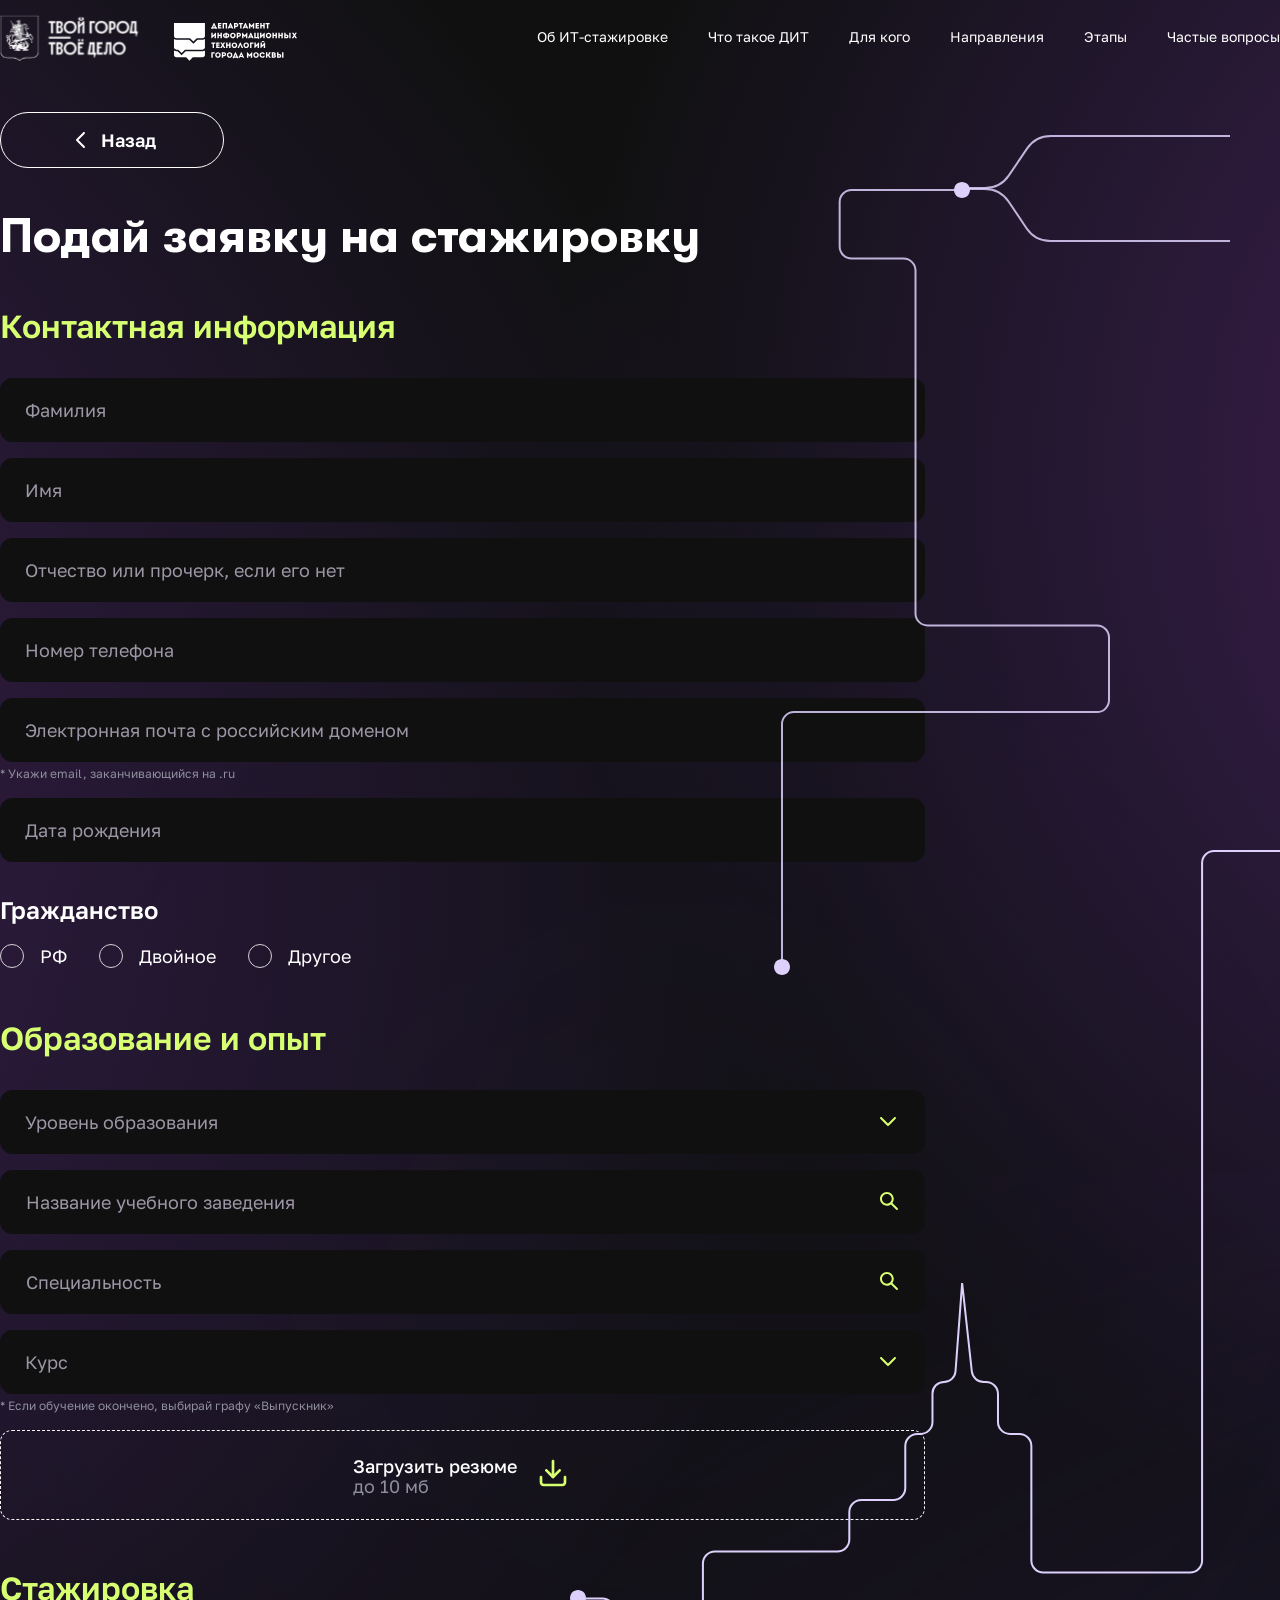
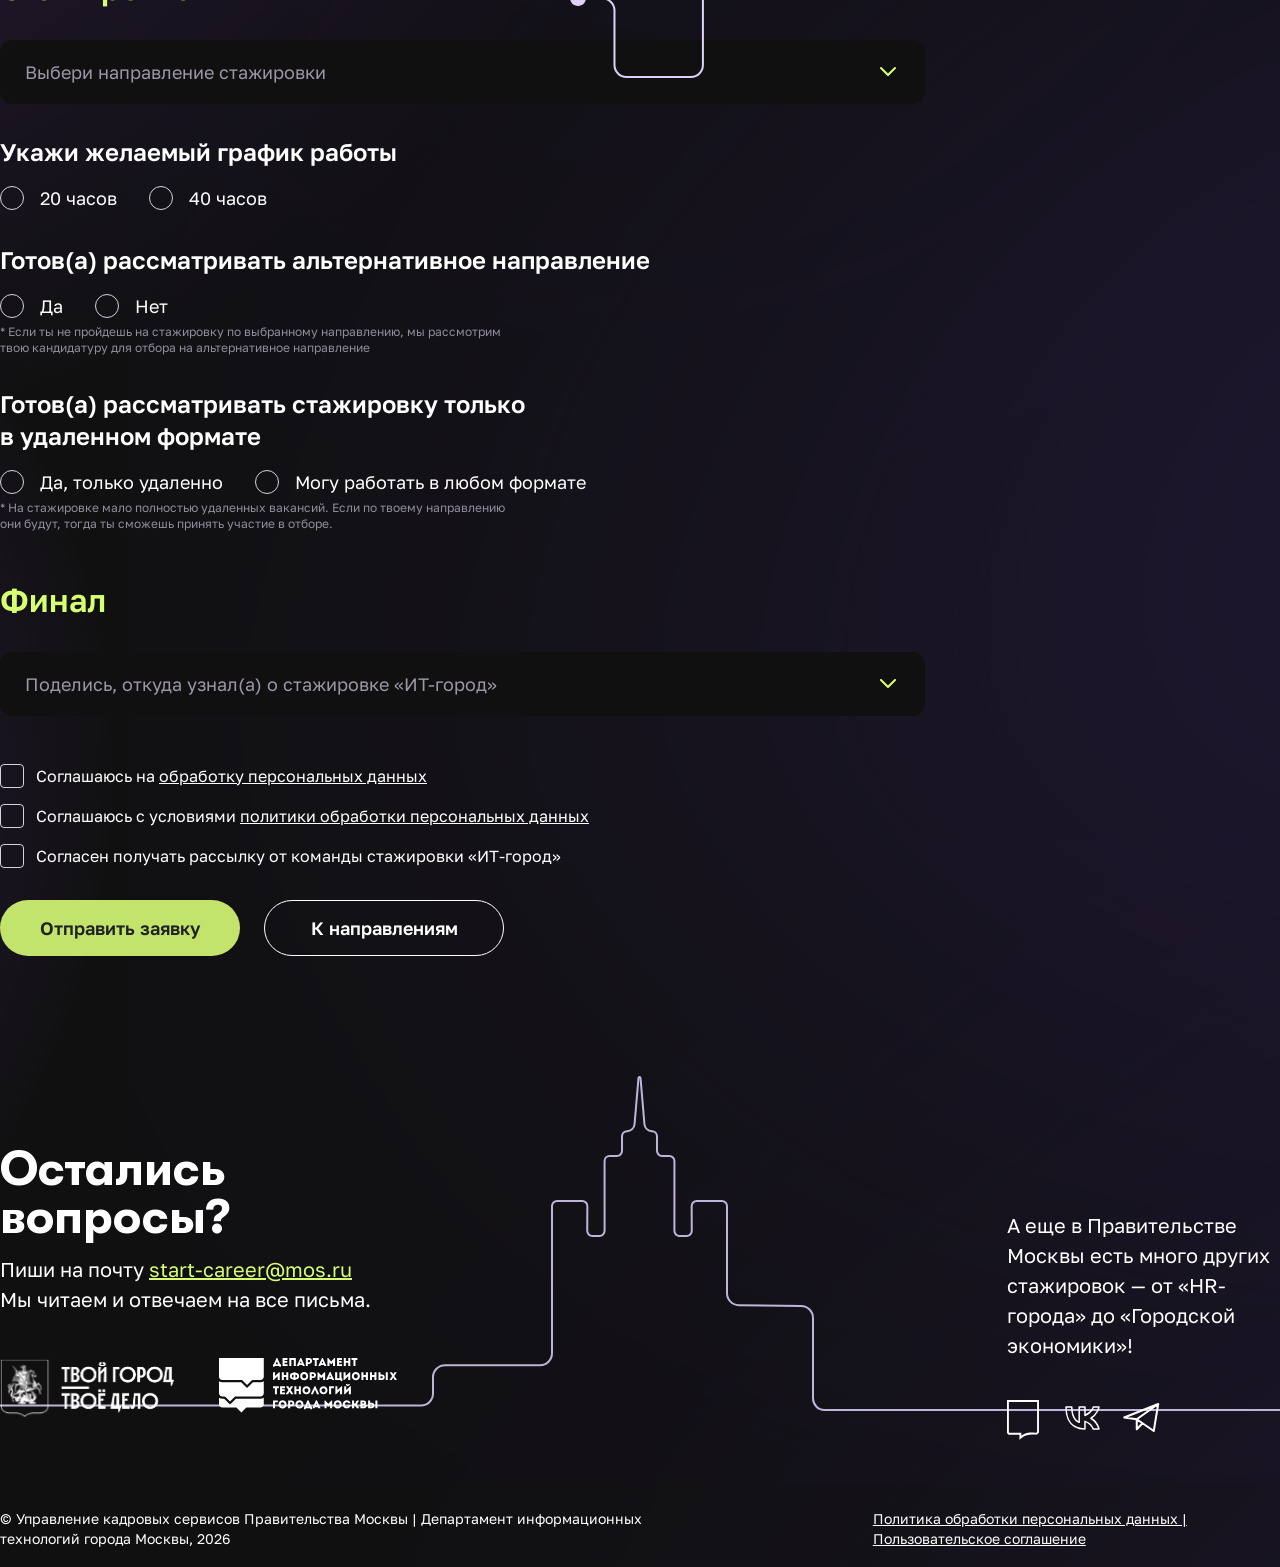
==== commit c8833cb3: "sdjfsd" ====
--- a/form.html
+++ b/form.html
@@ -26,31 +26,30 @@
                 <!-- Меню -->
                 <nav class="header__menu">
                     <ul class="header__list">
-                        <li class="header__item"><a href="#features" class="header__link link">Об ИТ-стажировке</a></li>
+                        <li class="header__item"><a href="/#features" class="header__link link">Об ИТ-стажировке</a></li>
                         <!-- Пример активной ссылки с модификатором -->
-                        <li class="header__item"><a href="#about-dit" class="header__link link">Что
+                        <li class="header__item"><a href="/#about-dit" class="header__link link">Что
                                 такое ДИТ</a>
                         </li>
-                        <li class="header__item"><a href="#candidates" class="header__link link">Для кого</a></li>
-                        <li class="header__item"><a href="#directions" class="header__link link">Направления</a></li>
-                        <li class="header__item"><a href="#steps" class="header__link link">Этапы</a></li>
-                        <li class="header__item"><a href="#faq" class="header__link link">Частые вопросы</a></li>
+                        <li class="header__item"><a href="/#candidates" class="header__link link">Для кого</a></li>
+                        <li class="header__item"><a href="/#directions" class="header__link link">Направления</a></li>
+                        <li class="header__item"><a href="/#steps" class="header__link link">Этапы</a></li>
+                        <li class="header__item"><a href="/#faq" class="header__link link">Частые вопросы</a></li>
                     </ul>
                 </nav>
-
-                <!-- Кнопка-->
-                <a href="#" class="button button--small">
-                    Подать заявку
-                </a>
             </div>
         </div>
     </header>
 
-    <section class="application">
+    <section class="application" id="top">
+        <img src="img/form_bg_decore1.svg" alt="Декор" class="application__decore application__decore-1">
+        <img src="img/form_bg_decore2.svg" alt="Декор" class="application__decore application__decore-2">
+
         <div class="container">
             <!-- Кнопка назад -->
-            <a href="index.html" class="form__back">
-                <svg width="24" height="24" viewBox="0 0 24 24" fill="none" xmlns="http://www.w3.org/2000/svg">
+            <a href="/" class="form__back">
+                <svg width="24" height="24" viewBox="0 0 24 24" fill="none" xmlns="http://www.w3.org/2000/svg"
+                    class="form__back-icon">
                     <path fill-rule="evenodd" clip-rule="evenodd"
                         d="M15.7071 4.29289C15.3166 3.90237 14.6834 3.90237 14.2929 4.29289L7.29289 11.2929C6.90237 11.6834 6.90237 12.3166 7.29289 12.7071L14.2929 19.7071C14.6834 20.0976 15.3166 20.0976 15.7071 19.7071C16.0976 19.3166 16.0976 18.6834 15.7071 18.2929L9.41421 12L15.7071 5.70711C16.0976 5.31658 16.0976 4.68342 15.7071 4.29289Z"
                         fill="white" />
@@ -81,51 +80,57 @@
 
                     <div class="form__grid">
                         <div class="form__field">
-                            <input type="text" class="form__input" placeholder="Отчество или прочерк, если его нет" name="secondname">
+                            <input type="text" class="form__input" placeholder="Отчество или прочерк, если его нет"
+                                name="secondname">
                             <span class="form__error">Укажи отчество</span>
                         </div>
                     </div>
 
                     <div class="form__grid">
                         <div class="form__field">
-                            <input type="text" class="form__input" placeholder="Номер телефона" name="phone" id="phone"> 
+                            <input type="text" class="form__input" placeholder="Номер телефона" name="phone" id="phone">
                             <span class="form__error">Укажи номер телефона</span>
                         </div>
                     </div>
 
                     <div class="form__grid">
                         <div class="form__field">
-                            <input type="text" class="form__input" placeholder="Электронная почта с российским доменом" name="email">
+                            <input type="text" class="form__input" placeholder="Электронная почта с российским доменом"
+                                name="email">
                             <span class="form__error">Укажи email, заканчивающийся на .ru</span>
+                            <span class="form__info">* Укажи email, заканчивающийся на .ru</span>
                         </div>
                     </div>
 
                     <div class="form__grid">
                         <div class="form__field">
-                            <input type="text" class="form__input" placeholder="Дата рождения" name="birthday" id="birthday">
+                            <input type="text" class="form__input" placeholder="Дата рождения" name="birthday"
+                                id="birthday">
                             <span class="form__error">Укажи дату рождения</span>
                         </div>
                     </div>
 
                     <h3 class="form__label title--color-white">Гражданство</h3>
                     <div class="form__radio-group">
-                        <input type="hidden" name="citizen">
-
-                        <label class="radio">
-                            <input type="radio" name="citizenship" class="radio__input">
-                            <span class="radio__custom"></span>
-                            <span class="radio__text">РФ</span>
-                        </label>
-                        <label class="radio">
-                            <input type="radio" name="citizenship" class="radio__input">
-                            <span class="radio__custom"></span>
-                            <span class="radio__text">Двойное</span>
-                        </label>
-                        <label class="radio">
-                            <input type="radio" name="citizenship" class="radio__input">
-                            <span class="radio__custom"></span>
-                            <span class="radio__text">Другое</span>
-                        </label>
+                        <div class="form__radio-btns">
+                            <label class="radio">
+                                <input type="radio" name="citizenship" class="radio__input" value="РФ">
+                                <span class="radio__custom"></span>
+                                <span class="radio__text">РФ</span>
+                            </label>
+                            <label class="radio">
+                                <input type="radio" name="citizenship" class="radio__input" value="Двойное">
+                                <span class="radio__custom"></span>
+                                <span class="radio__text">Двойное</span>
+                            </label>
+                            <label class="radio">
+                                <input type="radio" name="citizenship" class="radio__input" value="Другое">
+                                <span class="radio__custom"></span>
+                                <span class="radio__text">Другое</span>
+                            </label>
+                        </div>
+
+                        <span class="form__error">Укажи гражданство</span>
                     </div>
                 </div>
 
@@ -152,64 +157,85 @@
                         <!-- Выпадающий список -->
                         <div class="select__dropdown">
                             <ul class="select__list">
-                                <li class="select__item" data-value="college">Среднее специальное</li>
-                                <li class="select__item" data-value="bachelor">Бакалавриат</li>
-                                <li class="select__item" data-value="specialist">Специалитет</li>
-                                <li class="select__item" data-value="master">Магистратура</li>
+                                <li class="select__item" data-value="college" data-input="edu_level">Среднее специальное
+                                </li>
+                                <li class="select__item" data-value="bachelor" data-input="edu_level">Бакалавриат</li>
+                                <li class="select__item" data-value="specialist" data-input="edu_level">Специалитет</li>
+                                <li class="select__item" data-value="master" data-input="edu_level">Магистратура</li>
+                                <li class="select__item" data-value="bachelor" data-input="edu_level">Бакалавриат</li>
+                                <li class="select__item" data-value="specialist" data-input="edu_level">Специалитет</li>
+                                <li class="select__item" data-value="master" data-input="edu_level">Магистратура</li>
                             </ul>
                         </div>
+
+                        <span class="form__error">Укажи уровень образования</span>
                     </div>
 
                     <div class="select">
-                        <!-- Шапка селекта -->
-                        <button type="button" class="select__header form__input">
-                            <span class="select__current">Название учебного заведения</span>
-
-                            <div class="select__arrow">
+                        <input type="hidden" name="edu_name" class="select__input-value">
+
+                        <div class="select__header form__input">
+                            <!-- Поле для поиска и отображения выбора -->
+                            <input type="text" class="select__search form__input"
+                                placeholder="Название учебного заведения" name="edu_name_search">
+
+                            <div class="select__arrow-search">
                                 <svg width="24" height="24" viewBox="0 0 24 24" fill="none"
                                     xmlns="http://www.w3.org/2000/svg">
                                     <path fill-rule="evenodd" clip-rule="evenodd"
-                                        d="M19.7071 8.29289C20.0976 8.68342 20.0976 9.31658 19.7071 9.70711L12.7071 16.7071C12.3166 17.0976 11.6834 17.0976 11.2929 16.7071L4.29289 9.70711C3.90237 9.31658 3.90237 8.68342 4.29289 8.29289C4.68342 7.90237 5.31658 7.90237 5.70711 8.29289L12 14.5858L18.2929 8.29289C18.6834 7.90237 19.3166 7.90237 19.7071 8.29289Z"
-                                        fill="#D7FF72" />
-                                </svg>
-                            </div>
-                        </button>
-
-                        <!-- Выпадающий список -->
+                                        d="M4 9.86667C4 6.07431 7.07431 3 10.8667 3C14.659 3 17.7333 6.07431 17.7333 9.86667C17.7333 11.4021 17.2294 12.8199 16.3778 13.9636L21.7071 19.2929C22.0976 19.6834 22.0976 20.3166 21.7071 20.7071C21.3166 21.0976 20.6834 21.0976 20.2929 20.7071L14.9636 15.3778C13.8199 16.2294 12.4021 16.7333 10.8667 16.7333C7.07431 16.7333 4 13.659 4 9.86667ZM10.8667 5C8.17888 5 6 7.17888 6 9.86667C6 12.5545 8.17888 14.7333 10.8667 14.7333C13.5545 14.7333 15.7333 12.5545 15.7333 9.86667C15.7333 7.17888 13.5545 5 10.8667 5Z"
+                                        fill="#D7FF72" />
+                                </svg>
+                            </div>
+                        </div>
+
                         <div class="select__dropdown">
                             <ul class="select__list">
-                                <li class="select__item" data-value="college">Среднее специальное</li>
-                                <li class="select__item" data-value="bachelor">Бакалавриат</li>
-                                <li class="select__item" data-value="specialist">Специалитет</li>
-                                <li class="select__item" data-value="master">Магистратура</li>
+                                <li class="select__item" data-value="college" data-input="edu_name">2-ое Московское
+                                    областное музыкальное училище имени С.С. Прокофьева</li>
+                                <li class="select__item" data-value="bachelor" data-input="edu_name">3-е Московское
+                                    областное музыкальное училище</li>
+                                <li class="select__item" data-value="specialist" data-input="edu_name">Ааграрный колледж
+                                    Мичуринского государственного аграрного университета</li>
+                                <li class="select__item" data-value="master" data-input="edu_name">Абаканский
+                                    медицинский колледж Хакасского государственного университета им. Н.Ф. Катанова</li>
                             </ul>
                         </div>
+
+                        <span class="form__error">Укажи полное название учебного заведения</span>
                     </div>
 
                     <div class="select">
-                        <!-- Шапка селекта -->
-                        <button type="button" class="select__header form__input">
-                            <span class="select__current">Специальность</span>
-
-                            <div class="select__arrow">
+                        <input type="hidden" name="specialis" class="select__input-value">
+
+                        <div class="select__header form__input">
+                            <!-- Поле для поиска и отображения выбора -->
+                            <input type="text" class="select__search form__input" placeholder="Специальность"
+                                name="specialis_search">
+
+                            <div class="select__arrow-search">
                                 <svg width="24" height="24" viewBox="0 0 24 24" fill="none"
                                     xmlns="http://www.w3.org/2000/svg">
                                     <path fill-rule="evenodd" clip-rule="evenodd"
-                                        d="M19.7071 8.29289C20.0976 8.68342 20.0976 9.31658 19.7071 9.70711L12.7071 16.7071C12.3166 17.0976 11.6834 17.0976 11.2929 16.7071L4.29289 9.70711C3.90237 9.31658 3.90237 8.68342 4.29289 8.29289C4.68342 7.90237 5.31658 7.90237 5.70711 8.29289L12 14.5858L18.2929 8.29289C18.6834 7.90237 19.3166 7.90237 19.7071 8.29289Z"
-                                        fill="#D7FF72" />
-                                </svg>
-                            </div>
-                        </button>
-
-                        <!-- Выпадающий список -->
+                                        d="M4 9.86667C4 6.07431 7.07431 3 10.8667 3C14.659 3 17.7333 6.07431 17.7333 9.86667C17.7333 11.4021 17.2294 12.8199 16.3778 13.9636L21.7071 19.2929C22.0976 19.6834 22.0976 20.3166 21.7071 20.7071C21.3166 21.0976 20.6834 21.0976 20.2929 20.7071L14.9636 15.3778C13.8199 16.2294 12.4021 16.7333 10.8667 16.7333C7.07431 16.7333 4 13.659 4 9.86667ZM10.8667 5C8.17888 5 6 7.17888 6 9.86667C6 12.5545 8.17888 14.7333 10.8667 14.7333C13.5545 14.7333 15.7333 12.5545 15.7333 9.86667C15.7333 7.17888 13.5545 5 10.8667 5Z"
+                                        fill="#D7FF72" />
+                                </svg>
+                            </div>
+                        </div>
+
                         <div class="select__dropdown">
                             <ul class="select__list">
-                                <li class="select__item" data-value="college">Среднее специальное</li>
-                                <li class="select__item" data-value="bachelor">Бакалавриат</li>
-                                <li class="select__item" data-value="specialist">Специалитет</li>
-                                <li class="select__item" data-value="master">Магистратура</li>
+                                <li class="select__item" data-value="college" data-input="specialis">Авиастроение</li>
+                                <li class="select__item" data-value="bachelor" data-input="specialis">Авиационная и
+                                    космическая медицина</li>
+                                <li class="select__item" data-value="specialist" data-input="specialis">Авиационная и
+                                    ракетно-космическая техника</li>
+                                <li class="select__item" data-value="master" data-input="specialis">Авиационная техника
+                                    и технологии</li>
                             </ul>
                         </div>
+
+                        <span class="form__error">Укажи специальность</span>
                     </div>
 
                     <div class="select">
@@ -231,51 +257,57 @@
                         <!-- Выпадающий список -->
                         <div class="select__dropdown">
                             <ul class="select__list">
-                                <li class="select__item" data-value="1">1</li>
-                                <li class="select__item" data-value="2">2</li>
-                                <li class="select__item" data-value="3">3</li>
-                                <li class="select__item" data-value="4">4</li>
+                                <li class="select__item" data-value="1" data-input="edu_course">1</li>
+                                <li class="select__item" data-value="2" data-input="edu_course">2</li>
+                                <li class="select__item" data-value="3" data-input="edu_course">3</li>
+                                <li class="select__item" data-value="4" data-input="edu_course">4</li>
                             </ul>
                         </div>
-                    </div>
-
-                    <label class="file-upload">
-                        <!-- Скрытый реальный инпут -->
-                        <input type="file" class="file-upload__input" id="resume" required>
-
-                        <!-- Контентная часть -->
-                        <div class="file-upload__content file--no_select">
-                            <span class="file-upload__title">Загрузить резюме</span>
-                            <span class="file-upload__info">до 10 мб</span>
-                        </div>
-
-                        <!-- Иконка загрузки (твоя лаймовая) -->
-                        <div class="file-upload__icon file--no_select">
-                            <svg width="40" height="40" viewBox="0 0 40 40" fill="none"
-                                xmlns="http://www.w3.org/2000/svg">
-                                <path fill-rule="evenodd" clip-rule="evenodd"
-                                    d="M7.9974 22.667C8.73378 22.667 9.33073 23.2639 9.33073 24.0003V29.3337C9.33073 29.6873 9.4712 30.0264 9.72125 30.2765C9.9713 30.5265 10.3104 30.667 10.6641 30.667H29.3307C29.6843 30.667 30.0235 30.5265 30.2735 30.2765C30.5236 30.0264 30.6641 29.6873 30.6641 29.3337V24.0003C30.6641 23.2639 31.261 22.667 31.9974 22.667C32.7338 22.667 33.3307 23.2639 33.3307 24.0003V29.3337C33.3307 30.3945 32.9093 31.4119 32.1592 32.1621C31.409 32.9122 30.3916 33.3337 29.3307 33.3337H10.6641C9.6032 33.3337 8.58578 32.9122 7.83564 32.1621C7.08549 31.4119 6.66406 30.3945 6.66406 29.3337V24.0003C6.66406 23.2639 7.26102 22.667 7.9974 22.667Z"
-                                    fill="#D7FF72" />
-                                <path fill-rule="evenodd" clip-rule="evenodd"
-                                    d="M12.3879 16.3908C12.9086 15.8702 13.7528 15.8702 14.2735 16.3908L19.9974 22.1147L25.7213 16.3908C26.242 15.8702 27.0862 15.8702 27.6069 16.3908C28.1276 16.9115 28.1276 17.7558 27.6069 18.2765L20.9402 24.9431C20.4195 25.4638 19.5753 25.4638 19.0546 24.9431L12.3879 18.2765C11.8672 17.7558 11.8672 16.9115 12.3879 16.3908Z"
-                                    fill="#D7FF72" />
-                                <path fill-rule="evenodd" clip-rule="evenodd"
-                                    d="M19.9974 6.66699C20.7338 6.66699 21.3307 7.26395 21.3307 8.00033V24.0003C21.3307 24.7367 20.7338 25.3337 19.9974 25.3337C19.261 25.3337 18.6641 24.7367 18.6641 24.0003V8.00033C18.6641 7.26395 19.261 6.66699 19.9974 6.66699Z"
-                                    fill="#D7FF72" />
-                            </svg>
-                        </div>
-
-                        <span class="file-upload__title file--select" id="file_title"></span>
-
-                        <div class="file-upload__icon file--select" id="delete_file">
-                            <svg width="32" height="32" viewBox="0 0 32 32" fill="none"
-                                xmlns="http://www.w3.org/2000/svg">
-                                <path
-                                    d="M22.6934 11.2051H9.28418V25.0322C9.28441 25.5843 9.73204 26.0322 10.2842 26.0322H21.6934C22.2455 26.0322 22.6931 25.5843 22.6934 25.0322V11.2051ZM12.4209 21.8545V15.3828C12.4209 14.8305 12.8686 14.3828 13.4209 14.3828C13.9731 14.3829 14.4209 14.8306 14.4209 15.3828V21.8545C14.4208 22.4066 13.973 22.8544 13.4209 22.8545C12.8687 22.8545 12.421 22.4067 12.4209 21.8545ZM17.5576 21.8545V15.3828C17.5576 14.8305 18.0053 14.3828 18.5576 14.3828C19.1097 14.383 19.5576 14.8306 19.5576 15.3828V21.8545C19.5575 22.4066 19.1097 22.8543 18.5576 22.8545C18.0054 22.8545 17.5577 22.4067 17.5576 21.8545ZM20.126 7.02734C20.126 6.4752 19.6781 6.02757 19.126 6.02734H12.8525C12.3003 6.02734 11.8525 6.47506 11.8525 7.02734V9.20508H20.126V7.02734ZM22.126 9.20508H24.9775L25.0801 9.20996C25.5844 9.2611 25.9775 9.68726 25.9775 10.2051C25.9774 10.7228 25.5843 11.1481 25.0801 11.1992L24.9775 11.2051H24.6934V25.0322C24.6931 26.6889 23.3501 28.0322 21.6934 28.0322H10.2842C8.62747 28.0322 7.28441 26.6889 7.28418 25.0322V11.2051H7C6.44779 11.2051 6.00012 10.7573 6 10.2051C6 9.65279 6.44772 9.20508 7 9.20508H9.85254V7.02734C9.85254 5.37049 11.1957 4.02734 12.8525 4.02734H19.126C20.7826 4.02757 22.126 5.37063 22.126 7.02734V9.20508Z"
-                                    fill="#D7FF72" />
-                            </svg>
-                        </div>
-                    </label>
+
+                        <span class="form__error">Укажи курс</span>
+                        <span class="form__info">* Если обучение окончено, выбирай графу «Выпускник»</span>
+                    </div>
+
+                    <div>
+                        <label class="file-upload">
+                            <!-- Скрытый реальный инпут -->
+                            <input type="file" class="file-upload__input" id="resume" required>
+
+                            <div class="file-upload__content file--no_select">
+                                <span class="file-upload__title">Загрузить резюме</span>
+                                <span class="file-upload__info">до 10 мб</span>
+                            </div>
+
+                            <div class="file-upload__icon file--no_select">
+                                <svg width="40" height="40" viewBox="0 0 40 40" fill="none"
+                                    xmlns="http://www.w3.org/2000/svg">
+                                    <path fill-rule="evenodd" clip-rule="evenodd"
+                                        d="M7.9974 22.667C8.73378 22.667 9.33073 23.2639 9.33073 24.0003V29.3337C9.33073 29.6873 9.4712 30.0264 9.72125 30.2765C9.9713 30.5265 10.3104 30.667 10.6641 30.667H29.3307C29.6843 30.667 30.0235 30.5265 30.2735 30.2765C30.5236 30.0264 30.6641 29.6873 30.6641 29.3337V24.0003C30.6641 23.2639 31.261 22.667 31.9974 22.667C32.7338 22.667 33.3307 23.2639 33.3307 24.0003V29.3337C33.3307 30.3945 32.9093 31.4119 32.1592 32.1621C31.409 32.9122 30.3916 33.3337 29.3307 33.3337H10.6641C9.6032 33.3337 8.58578 32.9122 7.83564 32.1621C7.08549 31.4119 6.66406 30.3945 6.66406 29.3337V24.0003C6.66406 23.2639 7.26102 22.667 7.9974 22.667Z"
+                                        fill="#D7FF72" />
+                                    <path fill-rule="evenodd" clip-rule="evenodd"
+                                        d="M12.3879 16.3908C12.9086 15.8702 13.7528 15.8702 14.2735 16.3908L19.9974 22.1147L25.7213 16.3908C26.242 15.8702 27.0862 15.8702 27.6069 16.3908C28.1276 16.9115 28.1276 17.7558 27.6069 18.2765L20.9402 24.9431C20.4195 25.4638 19.5753 25.4638 19.0546 24.9431L12.3879 18.2765C11.8672 17.7558 11.8672 16.9115 12.3879 16.3908Z"
+                                        fill="#D7FF72" />
+                                    <path fill-rule="evenodd" clip-rule="evenodd"
+                                        d="M19.9974 6.66699C20.7338 6.66699 21.3307 7.26395 21.3307 8.00033V24.0003C21.3307 24.7367 20.7338 25.3337 19.9974 25.3337C19.261 25.3337 18.6641 24.7367 18.6641 24.0003V8.00033C18.6641 7.26395 19.261 6.66699 19.9974 6.66699Z"
+                                        fill="#D7FF72" />
+                                </svg>
+                            </div>
+
+                            <span class="file-upload__title file--select" id="file_title"></span>
+
+                            <div class="file-upload__icon file--select" id="delete_file">
+                                <svg width="32" height="32" viewBox="0 0 32 32" fill="none"
+                                    xmlns="http://www.w3.org/2000/svg">
+                                    <path
+                                        d="M22.6934 11.2051H9.28418V25.0322C9.28441 25.5843 9.73204 26.0322 10.2842 26.0322H21.6934C22.2455 26.0322 22.6931 25.5843 22.6934 25.0322V11.2051ZM12.4209 21.8545V15.3828C12.4209 14.8305 12.8686 14.3828 13.4209 14.3828C13.9731 14.3829 14.4209 14.8306 14.4209 15.3828V21.8545C14.4208 22.4066 13.973 22.8544 13.4209 22.8545C12.8687 22.8545 12.421 22.4067 12.4209 21.8545ZM17.5576 21.8545V15.3828C17.5576 14.8305 18.0053 14.3828 18.5576 14.3828C19.1097 14.383 19.5576 14.8306 19.5576 15.3828V21.8545C19.5575 22.4066 19.1097 22.8543 18.5576 22.8545C18.0054 22.8545 17.5577 22.4067 17.5576 21.8545ZM20.126 7.02734C20.126 6.4752 19.6781 6.02757 19.126 6.02734H12.8525C12.3003 6.02734 11.8525 6.47506 11.8525 7.02734V9.20508H20.126V7.02734ZM22.126 9.20508H24.9775L25.0801 9.20996C25.5844 9.2611 25.9775 9.68726 25.9775 10.2051C25.9774 10.7228 25.5843 11.1481 25.0801 11.1992L24.9775 11.2051H24.6934V25.0322C24.6931 26.6889 23.3501 28.0322 21.6934 28.0322H10.2842C8.62747 28.0322 7.28441 26.6889 7.28418 25.0322V11.2051H7C6.44779 11.2051 6.00012 10.7573 6 10.2051C6 9.65279 6.44772 9.20508 7 9.20508H9.85254V7.02734C9.85254 5.37049 11.1957 4.02734 12.8525 4.02734H19.126C20.7826 4.02757 22.126 5.37063 22.126 7.02734V9.20508Z"
+                                        fill="#D7FF72" />
+                                </svg>
+                            </div>
+                        </label>
+                        <span class="form__error" id="file_format">Допустимые форматы файла .pdf .doc .docx .xls .xlsx
+                            .txt</span>
+                        <span class="form__error" id="file_size">Допустимый вес файла 10 мб</span>
+                    </div>
                 </div>
 
                 <!-- Секция 3: Стажировка -->
@@ -283,8 +315,9 @@
 
                 <div class="form__section">
                     <div class="select">
-                        <!-- Шапка селекта -->
-                        <button type="button" class="select__header form__input">
+                        <input type="hidden" name="direction">
+
+                        <button type="button" class="select__header form__input" id="direction">
                             <span class="select__current">Выбери направление стажировки</span>
 
                             <div class="select__arrow">
@@ -300,64 +333,119 @@
                         <!-- Выпадающий список -->
                         <div class="select__dropdown">
                             <ul class="select__list">
-                                <li class="select__item" data-value="college">Среднее специальное</li>
-                                <li class="select__item" data-value="bachelor">Бакалавриат</li>
-                                <li class="select__item" data-value="specialist">Специалитет</li>
-                                <li class="select__item" data-value="master">Магистратура</li>
+                                <li class="select__item" data-value="college" data-input="direction">Аналитика данных
+                                </li>
+                                <li class="select__item" data-value="bachelor" data-input="direction">Бизнес анализ</li>
+                                <li class="select__item" data-value="specialist" data-input="direction">Системный анализ
+                                </li>
+                                <li class="select__item" data-value="master" data-input="direction">Поддержка
+                                    пользователей и систем</li>
                             </ul>
                         </div>
+
+                        <span class="form__error">Укажи направление стажировки</span>
                     </div>
 
                     <h3 class="form__label title--color-white">Укажи желаемый график работы</h3>
                     <div class="form__radio-group">
-                        <label class="radio">
-                            <input type="radio" name="citizenship" class="radio__input">
-                            <span class="radio__custom"></span>
-                            <span class="radio__text">20 часов</span>
-                        </label>
-                        <label class="radio">
-                            <input type="radio" name="citizenship" class="radio__input">
-                            <span class="radio__custom"></span>
-                            <span class="radio__text">40 часов</span>
-                        </label>
+                        <div class="form__radio-btns">
+                            <label class="radio">
+                                <input type="radio" name="schedule" class="radio__input" value="20">
+                                <span class="radio__custom"></span>
+                                <span class="radio__text">20 часов</span>
+                            </label>
+                            <label class="radio">
+                                <input type="radio" name="schedule" class="radio__input" value="40">
+                                <span class="radio__custom"></span>
+                                <span class="radio__text">40 часов</span>
+                            </label>
+                        </div>
+
+                        <span class="form__error">Укажи желаемый график работы</span>
                     </div>
 
 
                     <h3 class="form__label title--color-white">Готов(а) рассматривать альтернативное направление</h3>
                     <div class="form__radio-group">
-                        <label class="radio">
-                            <input type="radio" name="citizenship" class="radio__input">
-                            <span class="radio__custom"></span>
-                            <span class="radio__text">Да</span>
-                        </label>
-                        <label class="radio">
-                            <input type="radio" name="citizenship" class="radio__input">
-                            <span class="radio__custom"></span>
-                            <span class="radio__text">Нет</span>
-                        </label>
+                        <div class="form__radio-btns">
+                            <label class="radio">
+                                <input type="radio" name="alternative" class="radio__input" value="yes">
+                                <span class="radio__custom"></span>
+                                <span class="radio__text">Да</span>
+                            </label>
+                            <label class="radio">
+                                <input type="radio" name="alternative" class="radio__input" value="no">
+                                <span class="radio__custom"></span>
+                                <span class="radio__text">Нет</span>
+                            </label>
+                        </div>
+
+                        <span class="form__info">* Если ты не пройдешь на стажировку по выбранному направлению, мы
+                            рассмотрим твою кандидатуру для отбора на альтернативное направление</span>
+                    </div>
+
+                    <div class="select select_alternative">
+                        <input type="hidden" name="direction_choice">
+
+                        <button type="button" class="select__header form__input" id="direction">
+                            <span class="select__current">Выбери альтернативное направление стажировки</span>
+
+                            <div class="select__arrow">
+                                <svg width="24" height="24" viewBox="0 0 24 24" fill="none"
+                                    xmlns="http://www.w3.org/2000/svg">
+                                    <path fill-rule="evenodd" clip-rule="evenodd"
+                                        d="M19.7071 8.29289C20.0976 8.68342 20.0976 9.31658 19.7071 9.70711L12.7071 16.7071C12.3166 17.0976 11.6834 17.0976 11.2929 16.7071L4.29289 9.70711C3.90237 9.31658 3.90237 8.68342 4.29289 8.29289C4.68342 7.90237 5.31658 7.90237 5.70711 8.29289L12 14.5858L18.2929 8.29289C18.6834 7.90237 19.3166 7.90237 19.7071 8.29289Z"
+                                        fill="#D7FF72" />
+                                </svg>
+                            </div>
+                        </button>
+
+                        <!-- Выпадающий список -->
+                        <div class="select__dropdown">
+                            <ul class="select__list">
+                                <li class="select__item" data-value="college" data-input="direction_choice">Аналитика
+                                    данных
+                                </li>
+                                <li class="select__item" data-value="bachelor" data-input="direction_choice">Бизнес
+                                    анализ</li>
+                                <li class="select__item" data-value="specialist" data-input="direction_choice">Системный
+                                    анализ
+                                </li>
+                                <li class="select__item" data-value="master" data-input="direction_choice">Поддержка
+                                    пользователей и систем</li>
+                            </ul>
+                        </div>
+
+                        <span class="form__error">Укажи альтернативное направление стажировки</span>
                     </div>
 
                     <h3 class="form__label title--color-white">Готов(а) рассматривать стажировку только в удаленном
                         формате</h3>
                     <div class="form__radio-group">
-                        <label class="radio">
-                            <input type="radio" name="citizenship" class="radio__input">
-                            <span class="radio__custom"></span>
-                            <span class="radio__text">Да, только удаленно</span>
-                        </label>
-                        <label class="radio">
-                            <input type="radio" name="citizenship" class="radio__input">
-                            <span class="radio__custom"></span>
-                            <span class="radio__text">Могу работать в любом формате</span>
-                        </label>
-                    </div>
-                </div>
-
-                <!-- Секция 3: Финал -->
+                        <div class="form__radio-btns">
+                            <label class="radio">
+                                <input type="radio" name="remote_work" class="radio__input" value="yes">
+                                <span class="radio__custom"></span>
+                                <span class="radio__text">Да, только удаленно</span>
+                            </label>
+                            <label class="radio">
+                                <input type="radio" name="remote_work" class="radio__input" value="no">
+                                <span class="radio__custom"></span>
+                                <span class="radio__text">Могу работать в любом формате</span>
+                            </label>
+                        </div>
+
+                        <span class="form__error">Укажи, готов(а) ли рассмотреть только удаленный формат</span>
+                        <span class="form__info">* На стажировке мало полностью удаленных вакансий. Если по твоему направлению они будут, тогда ты сможешь принять участие в отборе.</span>
+                    </div>
+                </div>
+
+                <!-- Секция 4: Финал -->
                 <h3 class="form__section-title title--color-primary">Финал</h3>
                 <div class="form__section">
                     <div class="select">
-                        <!-- Шапка селекта -->
+                        <input type="hidden" name="source">
+
                         <button type="button" class="select__header form__input">
                             <span class="select__current">Поделись, откуда узнал(а) о стажировке «ИТ-город»</span>
 
@@ -374,16 +462,69 @@
                         <!-- Выпадающий список -->
                         <div class="select__dropdown">
                             <ul class="select__list">
-                                <li class="select__item" data-value="college">Среднее специальное</li>
-                                <li class="select__item" data-value="bachelor">Бакалавриат</li>
-                                <li class="select__item" data-value="specialist">Специалитет</li>
-                                <li class="select__item" data-value="master">Магистратура</li>
+                                <li class="select__item" data-value="college" data-input="source">Сайты для поиска
+                                    работы</li>
+                                <li class="select__item" data-value="bachelor" data-input="source">Реклама в социальных
+                                    сетях</li>
+                                <li class="select__item" data-value="specialist" data-input="source">Рассылка и
+                                    социальные сети университета</li>
+                                <li class="select__item" data-value="master" data-input="source">На встрече с
+                                    представителем в вузе</li>
                             </ul>
                         </div>
                     </div>
                 </div>
 
-                <button type="submit" class="button form__submit">Отправить заявку</button>
+                <div class="form__agreement">
+                    <div class="form__field">
+                        <label class="checkbox">
+                            <input type="checkbox" class="checkbox__input">
+                            <span class="checkbox__custom"></span>
+                            <span class="checkbox__text">
+                                Соглашаюсь на <a
+                                    href="https://moscowcareer.mguu.ru/upload/%D0%A1%D0%BE%D0%B3%D0%BB%D0%B0%D1%81%D0%B8%D0%B5_%D0%B0%D0%B8%CC%86%D1%82%D0%B8_%D0%BA%D0%B0%D0%BD%D0%B4%D0%B8%D0%B4%D0%B0%D1%82%D1%8B_%D0%BD%D0%B0_%D1%81%D1%82%D0%B0%D0%B6%D0%B8%D1%80%D0%BE%D0%B2%D0%BA%D1%83.pdf"
+                                    class="checkbox__link">обработку персональных данных</a>
+                            </span>
+                        </label>
+
+                        <span class="form__error">Согласие на обработку данных — обязательное поле*</span>
+                    </div>
+
+                    <div class="form__field">
+                        <label class="checkbox">
+                            <input type="checkbox" class="checkbox__input">
+                            <span class="checkbox__custom"></span>
+                            <span class="checkbox__text">
+                                Соглашаюсь с условиями <a
+                                    href="https://moscowcareer.mguu.ru/upload/%D0%9F%D0%BE%D0%BB%D0%B8%D1%82%D0%B8%D0%BA%D0%B0_%D0%BE%D0%B1%D1%80%D0%B0%D0%B1%D0%BE%D1%82%D0%BA%D0%B8_%D0%9F%D0%94_2023_%D1%81_%D0%98%D0%97%D0%9C_%D0%BF%D1%80%D0%B8%D0%BA%D0%B0%D0%B7_28_03_2023_%E2%84%96_80.pdf"
+                                    class="checkbox__link">политики обработки персональных
+                                    данных</a>
+                            </span>
+                        </label>
+
+                        <span class="form__error">Согласие с условием обработки данных — обязательное поле*</span>
+                    </div>
+
+                    <div class="form__field">
+                        <label class="checkbox">
+                            <input type="checkbox" class="checkbox__input">
+                            <span class="checkbox__custom"></span>
+                            <span class="checkbox__text">
+                                Согласен получать рассылку от команды стажировки «ИТ-город»
+                            </span>
+                        </label>
+
+                        <span class="form__error">Согласие на получение рассылки от команды стажировки «ИТ-город» —
+                            обязательное поле*</span>
+                    </div>
+                </div>
+
+                <div class="form__btns">
+                    <button type="submit" class="button form__submit">Отправить заявку</button>
+                    <a href="/#directions" class="form__back form__back_direction" target="_blank">
+                        К направлениям
+                    </a>
+                </div>
             </form>
         </div>
     </section>
@@ -469,6 +610,47 @@
         </div>
     </footer>
 
+    <!-- Кнопка вверх -->
+    <div class="up-button">
+        <div class="container up-button__inner">
+            <a href="# " class="up-button__link">
+                <svg width="32" height="32" viewBox="0 0 32 32" fill="none" xmlns="http://www.w3.org/2000/svg">
+                    <path fill-rule="evenodd" clip-rule="evenodd"
+                        d="M7.05459 15.6093C6.53389 15.0886 6.53389 14.2444 7.05459 13.7237L15.0546 5.72369C15.5753 5.20299 16.4195 5.20299 16.9402 5.72369L24.9402 13.7237C25.4609 14.2444 25.4609 15.0886 24.9402 15.6093C24.4195 16.13 23.5753 16.13 23.0546 15.6093L17.3307 9.88545L17.3307 25.3332C17.3307 26.0695 16.7338 26.6665 15.9974 26.6665C15.261 26.6665 14.6641 26.0695 14.6641 25.3332L14.6641 9.88545L8.9402 15.6093C8.41951 16.13 7.57529 16.13 7.05459 15.6093Z"
+                        fill="white" />
+                </svg>
+            </a>
+        </div>
+    </div>
+
+    <!-- Модальное окно -->
+    <div class="modal" id="modal-analysis">
+        <div class="modal__overlay js-modal-close"></div>
+
+        <div class="modal__content">
+            <!-- Кнопка закрытия -->
+            <button class="modal__close js-modal-close">
+                <svg width="24" height="24" viewBox="0 0 24 24" fill="none" xmlns="http://www.w3.org/2000/svg">
+                    <path d="M21 21L3 3M21.0001 3L3 21.0001" stroke="white" stroke-width="1.5" stroke-linecap="round"
+                        stroke-linejoin="round" />
+                </svg>
+            </button>
+
+            <!-- Декоративный стикер -->
+            <div class="modal__sticker">
+                <img alt="Стикер" class="modal__img">
+            </div>
+
+            <!-- Выбор направлений -->
+            <div class="modal__options">
+
+            </div>
+
+            <button class="button modal__button">Подать заявку</button>
+        </div>
+    </div>
+
+    <script src="js/script.js"></script>
     <script src="js/form.js"></script>
 </body>
 
--- a/css/style.css
+++ b/css/style.css
@@ -585,7 +585,7 @@
     gap: 24px;
     padding-right: 24px;
     width: max-content;
-    /* animation: scroll-left var(--speed-animation) linear infinite;  */
+    animation: scroll-left var(--speed-animation) linear infinite; 
 }
 
 @keyframes scroll-left {
--- a/css/form.css
+++ b/css/form.css
@@ -5,7 +5,22 @@
 }
 
 .application {
+    position: relative;
     padding-top: 112px;
+}
+
+.application__decore {
+    position: absolute;
+}
+
+.application__decore-1 {
+    top: 135px;
+    right: 50px;
+}
+
+.application__decore-2 {
+    top: 845px;
+    right: 0px;
 }
 
 .form__back {
@@ -21,6 +36,8 @@
     width: 224px;
     text-decoration: none;
     color: var(--color-primary-white);
+    transition: 0.1s all;
+    cursor: var(--cursor);
 }
 
 .form__title {
@@ -65,16 +82,29 @@
     outline: none;
 }
 
-.form__inputs::placeholder {
+.form__input::placeholder {
     color: #9D96A6;
+    font-weight: 400;
+    font-size: 18px;
 }
 
 .form__input-error {
     border-color: var(--color-error);
+    color: var(--color-error) !important;
 }
 
 .form__input-error::placeholder {
     color: var(--color-error);
+}
+
+.form__info {
+    margin-top: 4px;
+    display: block;
+    color: #8E8E9D;
+    font-weight: 400;
+    font-size: 12px;
+    line-height: 16px;
+    max-width: 520px;
 }
 
 .form__error {
@@ -90,7 +120,7 @@
     display: block;
 }
 
-.form__radio-group {
+.form__radio-btns {
     display: flex;
     gap: 32px;
 }
@@ -120,6 +150,7 @@
     width: 24px;
     border-radius: 100%;
     border: 1px solid #D4D3D9;
+    transition: 0.1s all;
 }
 
 .radio__custom::before {
@@ -150,19 +181,38 @@
     color: var(--color-primary-white);
 }
 
+.select_alternative {
+    display: none;
+    margin-top: 16px;
+}
+
+.select_alternative.is-active {
+    display: block;
+}
+
 .select__header {
     display: flex;
     align-items: center;
     justify-content: space-between;
     cursor: var(--cursor);
-}
-
-.select__header-active {
+    color: #9D96A6;
+}
+
+.select__header-active:not(.form__input-error, .select__search) {
     border-color: rgba(102, 60, 211, 1);
+    color: var(--color-primary-white);
+}
+
+.select__header-active .select__search::placeholder {
+    color: var(--color-primary-white);
 }
 
 .select__header-active .select__arrow {
     transform: rotate(180deg);
+}
+
+.select__header--choose {
+    color: var(--color-primary-white);
 }
 
 .select__dropdown {
@@ -173,7 +223,25 @@
     box-shadow: 0px 0px 32px 0px #9693A329;
     border-radius: 16px;
     max-height: 296px;
-    overflow: hidden;
+    overflow-y: auto;
+}
+
+/* Для WebKit (Chrome, Safari) */
+.select__dropdown::-webkit-scrollbar {
+    width: 25px;
+}
+
+.select__dropdown::-webkit-scrollbar-thumb {
+    background-color: var(--color-primary-green);
+    background-clip: padding-box;
+    border: 10px solid transparent;
+    border-radius: 40px;
+}
+
+.select__dropdown::-webkit-scrollbar-track {
+    background-color: transparent;
+    margin-top: 12px;
+    margin-bottom: 12px;
 }
 
 .select__dropdown-active {
@@ -195,22 +263,32 @@
     color: var(--color-primary-white);
     border-radius: 8px;
     transition: 0.1s all;
+    cursor: var(--cursor);
+}
+
+.select__item-noactive {
+    display: none;
+}
+
+.select__search {
+    padding: 0;
+    width: 100%;
+    height: 100%;
+}
+
+.select__search-error::placeholder {
+    color: var(--color-error);
 }
 
 .form__submit {
+    width: 240px;
+    padding: 19px 0;
+}
+
+.form__btns {
     margin-top: 32px;
-}
-
-.file-upload {
-    display: block;
-    width: 100%;
-    height: 90px;
-    border: 1px dashed #F4F4F4;
-    border-radius: 12px;
-}
-
-.file-upload__input {
-    display: none;
+    display: flex;
+    gap: 24px;
 }
 
 .file-upload {
@@ -220,6 +298,18 @@
     gap: 16px;
     cursor: var(--cursor);
     transition: 0.1s all;
+    width: 100%;
+    height: 90px;
+    border: 1px dashed #F4F4F4;
+    border-radius: 12px;
+}
+
+.file-upload__input {
+    display: none;
+}
+
+.file-upload--error {
+    border-color: var(--color-error);
 }
 
 .file--select {
@@ -262,10 +352,78 @@
     line-height: 18px;
 }
 
+.form__agreement {
+    display: flex;
+    flex-direction: column;
+    gap: 16px;
+    margin-top: 48px;
+}
+
+.checkbox {
+    display: flex;
+    align-items: flex-start;
+    cursor: pointer;
+    gap: 12px;
+    user-select: none;
+}
+
+.checkbox__input {
+    position: absolute;
+    width: 1px;
+    height: 1px;
+    overflow: hidden;
+    clip: rect(0 0 0 0);
+}
+
+.checkbox__custom {
+    flex-shrink: 0;
+    width: 24px;
+    height: 24px;
+    border: 1px solid var(--Control-control-border-primary-default, #D4D3D9);
+    border-radius: 4px;
+    position: relative;
+    transition: all 0.2s ease;
+}
+
+.checkbox__input:checked+.checkbox__custom {
+    background-color: var(--color-dark-green);
+    border-color: var(--color-dark-green);
+}
+
+.checkbox__input:checked+.checkbox__custom::after {
+    content: "";
+    position: absolute;
+    left: 8px;
+    top: 3px;
+    width: 5px;
+    height: 10px;
+    border: solid #000;
+    border-width: 0 2px 2px 0;
+    transform: rotate(45deg);
+}
+
+.checkbox__text {
+    font-size: 16px;
+    line-height: 24px;
+    color: var(--color-primary-white);
+}
+
+.checkbox__link {
+    color: var(--color-primary-white);
+}
+
+.checkbox__link:hover {
+    text-decoration-color: var(--color-white);
+}
+
+.form__back_direction {
+    width: 240px;
+}
+
 @media (pointer: fine) {
 
-    .form__input:not(.form__input-error):hover,
-    .form__input:not(.form__input-error, .select__header):focus {
+    .form__input:not(.form__input-error, .select__search):hover,
+    .form__input:not(.form__input-error, .select__header, .select__search):focus {
         border-color: rgba(102, 60, 211, 1);
     }
 
@@ -277,4 +435,26 @@
         background: #212121;
         border-color: #6E6E6E;
     }
+
+    .radio:hover .radio__custom {
+        border-color: var(--color-primary-green);
+    }
+
+    .form__back:hover {
+        color: var(--color-primary-green);
+        border-color: var(--color-primary-green);
+    }
+
+    .form__back:hover .form__back-icon path {
+        fill: var(--color-primary-green);
+    }
+
+    .form__back:active {
+        color: var(--color-dark-green);
+        border-color: var(--color-dark-green);
+    }
+
+    .form__back:active .form__back-icon path {
+        fill: var(--color-dark-green);
+    }
 }
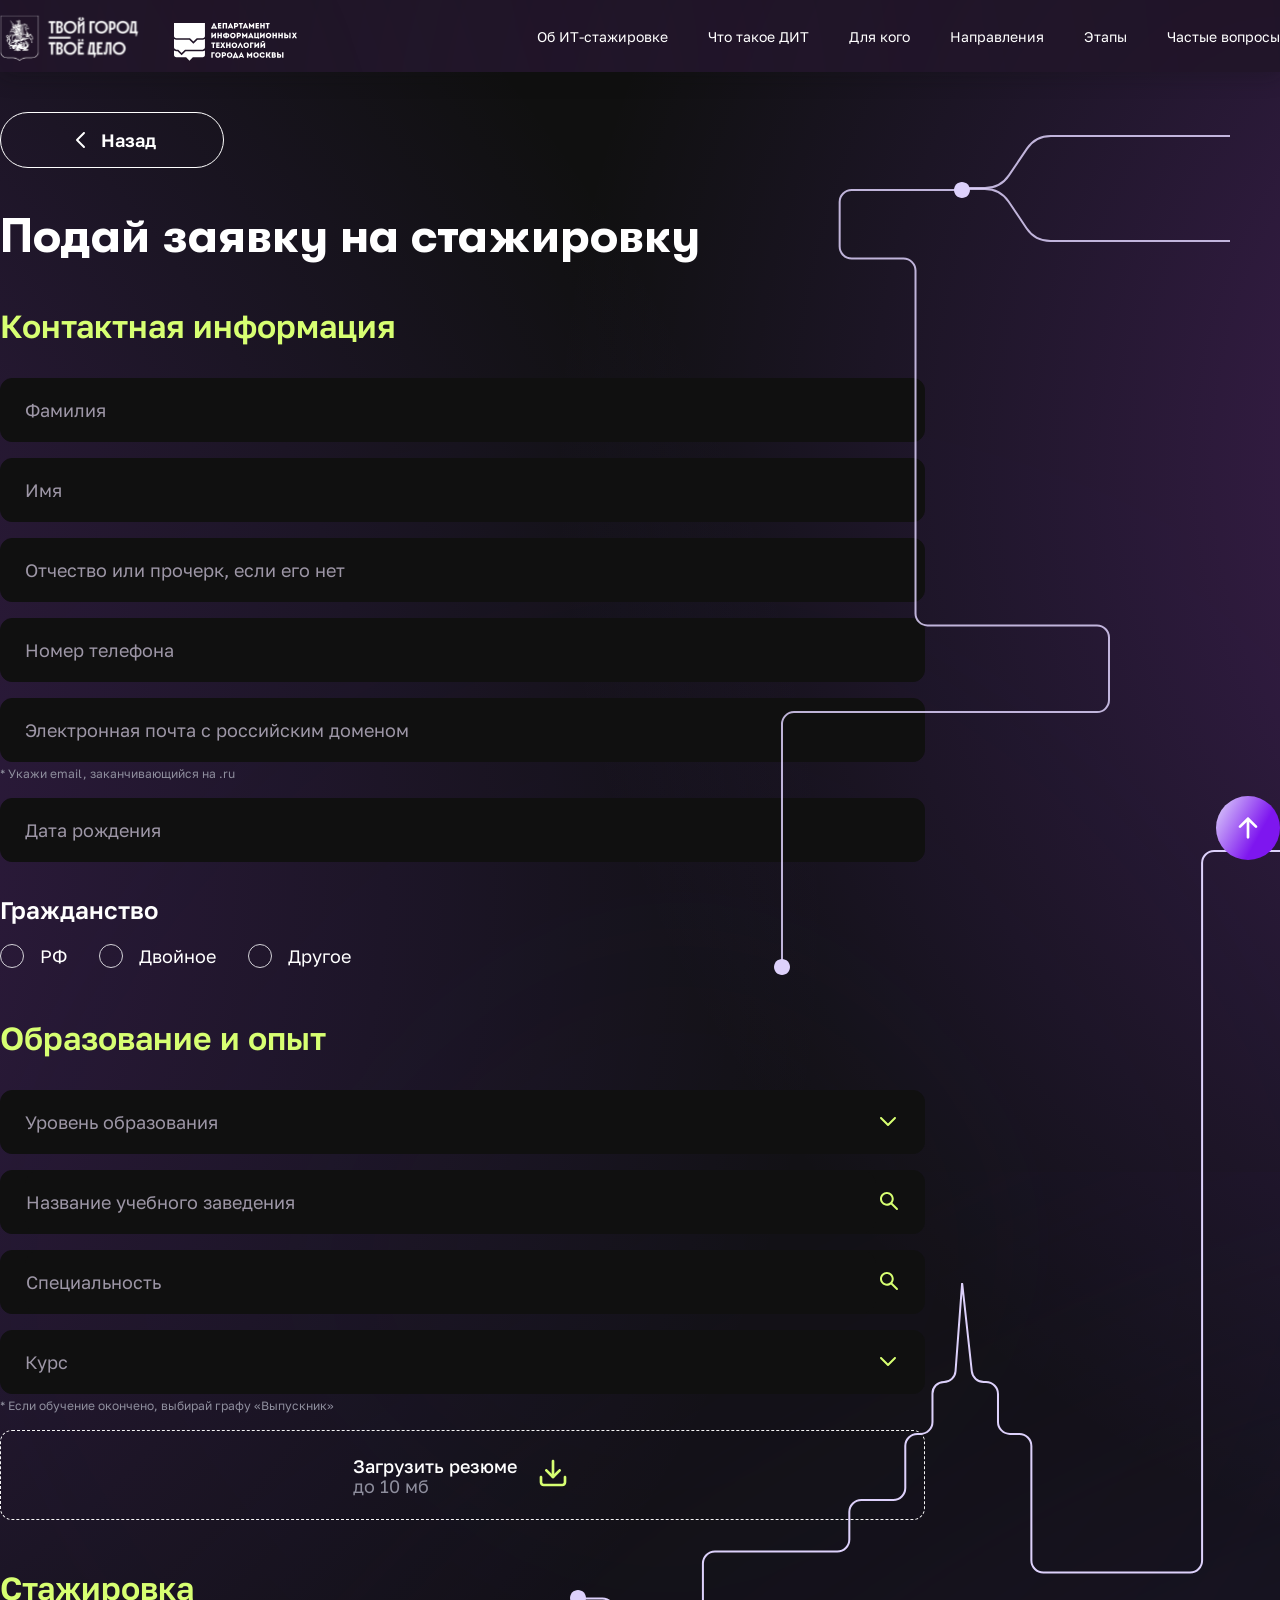
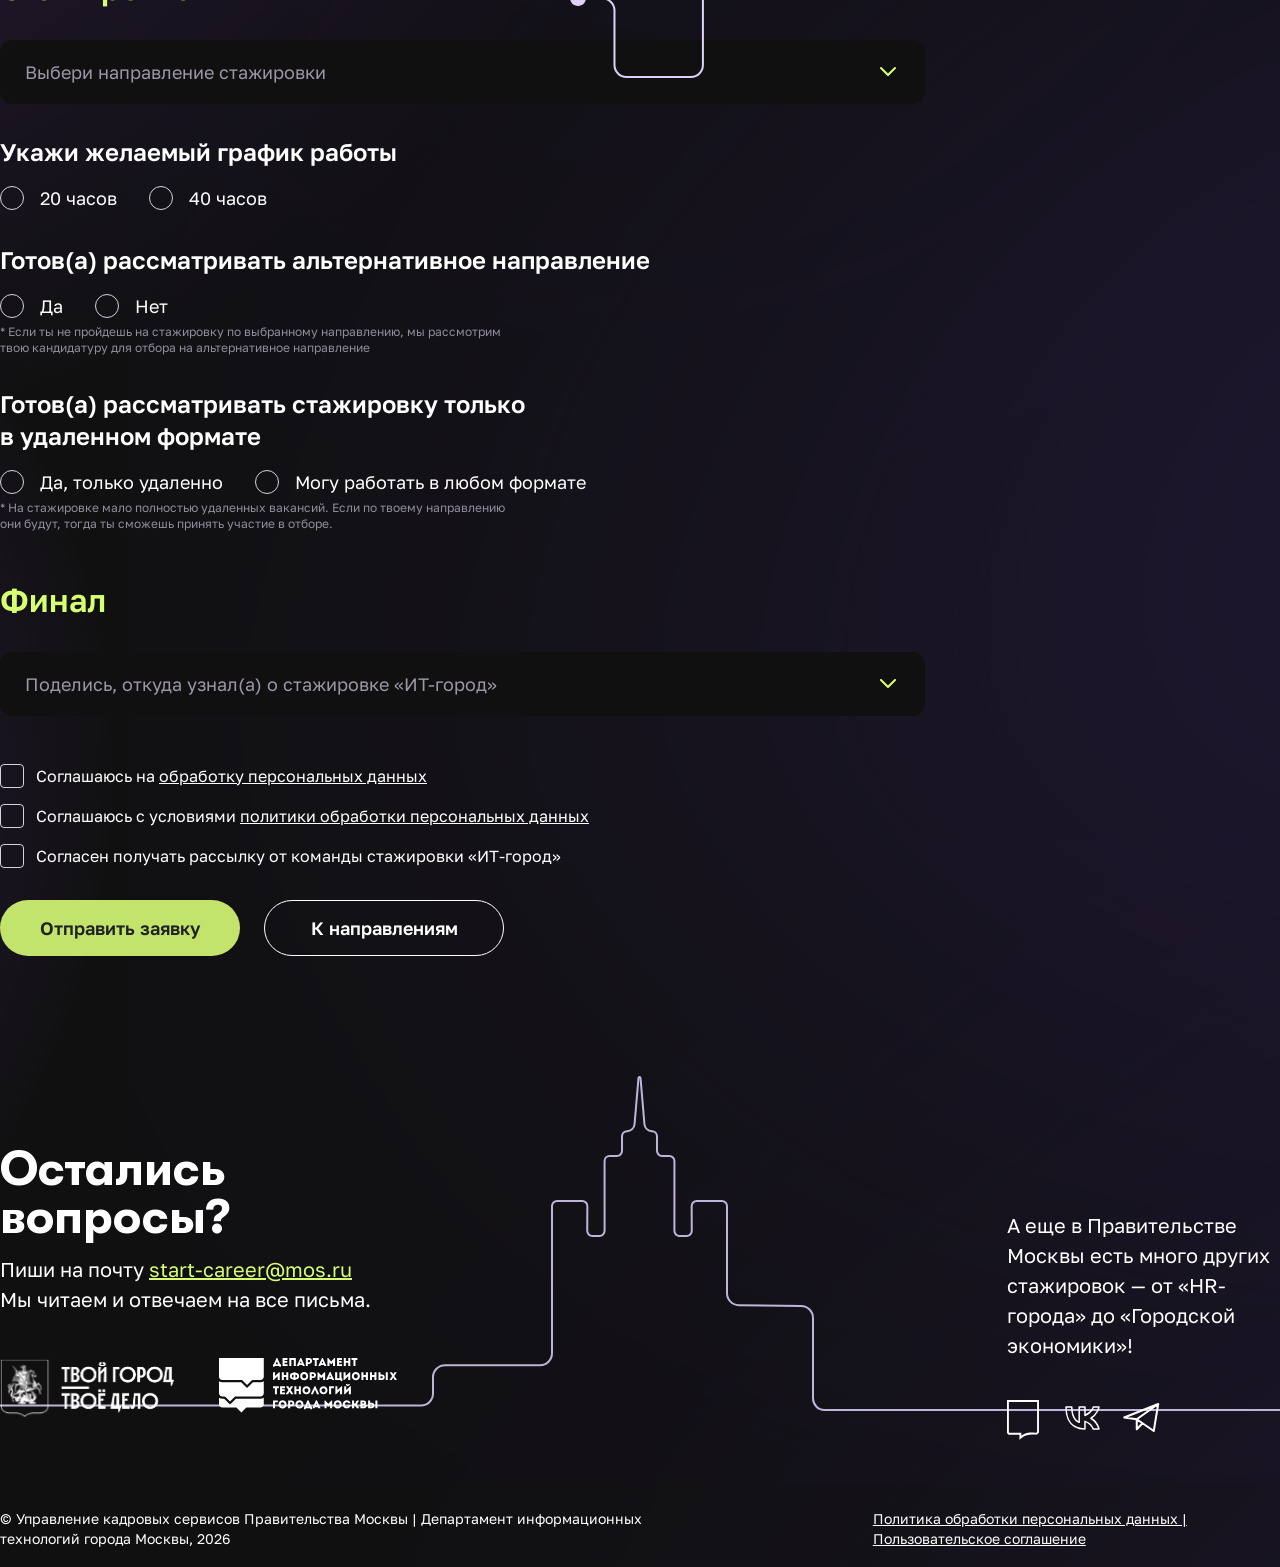
==== commit c2e0b398: "sdfsd" ====
--- a/form.html
+++ b/form.html
@@ -26,15 +26,15 @@
                 <!-- Меню -->
                 <nav class="header__menu">
                     <ul class="header__list">
-                        <li class="header__item"><a href="/#features" class="header__link link">Об ИТ-стажировке</a></li>
+                        <li class="header__item"><a href="index.html/#features" class="header__link link">Об ИТ-стажировке</a></li>
                         <!-- Пример активной ссылки с модификатором -->
-                        <li class="header__item"><a href="/#about-dit" class="header__link link">Что
+                        <li class="header__item"><a href="index.html/#about-dit" class="header__link link">Что
                                 такое ДИТ</a>
                         </li>
-                        <li class="header__item"><a href="/#candidates" class="header__link link">Для кого</a></li>
-                        <li class="header__item"><a href="/#directions" class="header__link link">Направления</a></li>
-                        <li class="header__item"><a href="/#steps" class="header__link link">Этапы</a></li>
-                        <li class="header__item"><a href="/#faq" class="header__link link">Частые вопросы</a></li>
+                        <li class="header__item"><a href="index.html/#candidates" class="header__link link">Для кого</a></li>
+                        <li class="header__item"><a href="index.html/#directions" class="header__link link">Направления</a></li>
+                        <li class="header__item"><a href="index.html/#steps" class="header__link link">Этапы</a></li>
+                        <li class="header__item"><a href="index.html/#faq" class="header__link link">Частые вопросы</a></li>
                     </ul>
                 </nav>
             </div>
@@ -47,7 +47,7 @@
 
         <div class="container">
             <!-- Кнопка назад -->
-            <a href="/" class="form__back">
+            <a href="index.html" class="form__back">
                 <svg width="24" height="24" viewBox="0 0 24 24" fill="none" xmlns="http://www.w3.org/2000/svg"
                     class="form__back-icon">
                     <path fill-rule="evenodd" clip-rule="evenodd"
@@ -521,7 +521,7 @@
 
                 <div class="form__btns">
                     <button type="submit" class="button form__submit">Отправить заявку</button>
-                    <a href="/#directions" class="form__back form__back_direction" target="_blank">
+                    <a href="index.html/#directions" class="form__back form__back_direction" target="_blank">
                         К направлениям
                     </a>
                 </div>
@@ -553,7 +553,7 @@
                         экономики»!
                     </p>
                     <div class="footer__social">
-                        <a href="#" class="footer__social-link">
+                        <a href="https://talent.mos.ru/" class="footer__social-link">
                             <svg width="36" height="41" viewBox="0 0 36 41" fill="none"
                                 xmlns="http://www.w3.org/2000/svg">
                                 <path fill-rule="evenodd" clip-rule="evenodd"
@@ -561,7 +561,7 @@
                                     fill="white" />
                             </svg>
                         </a>
-                        <a href="#" class="footer__social-link"><svg width="36" height="41" viewBox="0 0 36 41"
+                        <a href="https://vk.com/moscow_career" class="footer__social-link"><svg width="36" height="41" viewBox="0 0 36 41"
                                 fill="none" xmlns="http://www.w3.org/2000/svg">
                                 <g clip-path="url(#clip0_35935_36319)">
                                     <mask id="mask0_35935_36319" style="mask-type:luminance" maskUnits="userSpaceOnUse"
@@ -582,7 +582,7 @@
                                 </defs>
                             </svg>
                         </a>
-                        <a href="#" class="footer__social-link"><svg width="37" height="41" viewBox="0 0 37 41"
+                        <a href="https://t.me/moscow_career" class="footer__social-link"><svg width="37" height="41" viewBox="0 0 37 41"
                                 fill="none" xmlns="http://www.w3.org/2000/svg">
                                 <path
                                     d="M35.2187 4L1.21875 17.5L13.7451 19.3M35.2187 4L30.7451 31L13.7451 19.3M35.2187 4L13.7451 19.3M13.7451 19.3V29.2L19.5591 23.3014"
@@ -613,7 +613,7 @@
     <!-- Кнопка вверх -->
     <div class="up-button">
         <div class="container up-button__inner">
-            <a href="# " class="up-button__link">
+            <a href="#top" class="up-button__link">
                 <svg width="32" height="32" viewBox="0 0 32 32" fill="none" xmlns="http://www.w3.org/2000/svg">
                     <path fill-rule="evenodd" clip-rule="evenodd"
                         d="M7.05459 15.6093C6.53389 15.0886 6.53389 14.2444 7.05459 13.7237L15.0546 5.72369C15.5753 5.20299 16.4195 5.20299 16.9402 5.72369L24.9402 13.7237C25.4609 14.2444 25.4609 15.0886 24.9402 15.6093C24.4195 16.13 23.5753 16.13 23.0546 15.6093L17.3307 9.88545L17.3307 25.3332C17.3307 26.0695 16.7338 26.6665 15.9974 26.6665C15.261 26.6665 14.6641 26.0695 14.6641 25.3332L14.6641 9.88545L8.9402 15.6093C8.41951 16.13 7.57529 16.13 7.05459 15.6093Z"
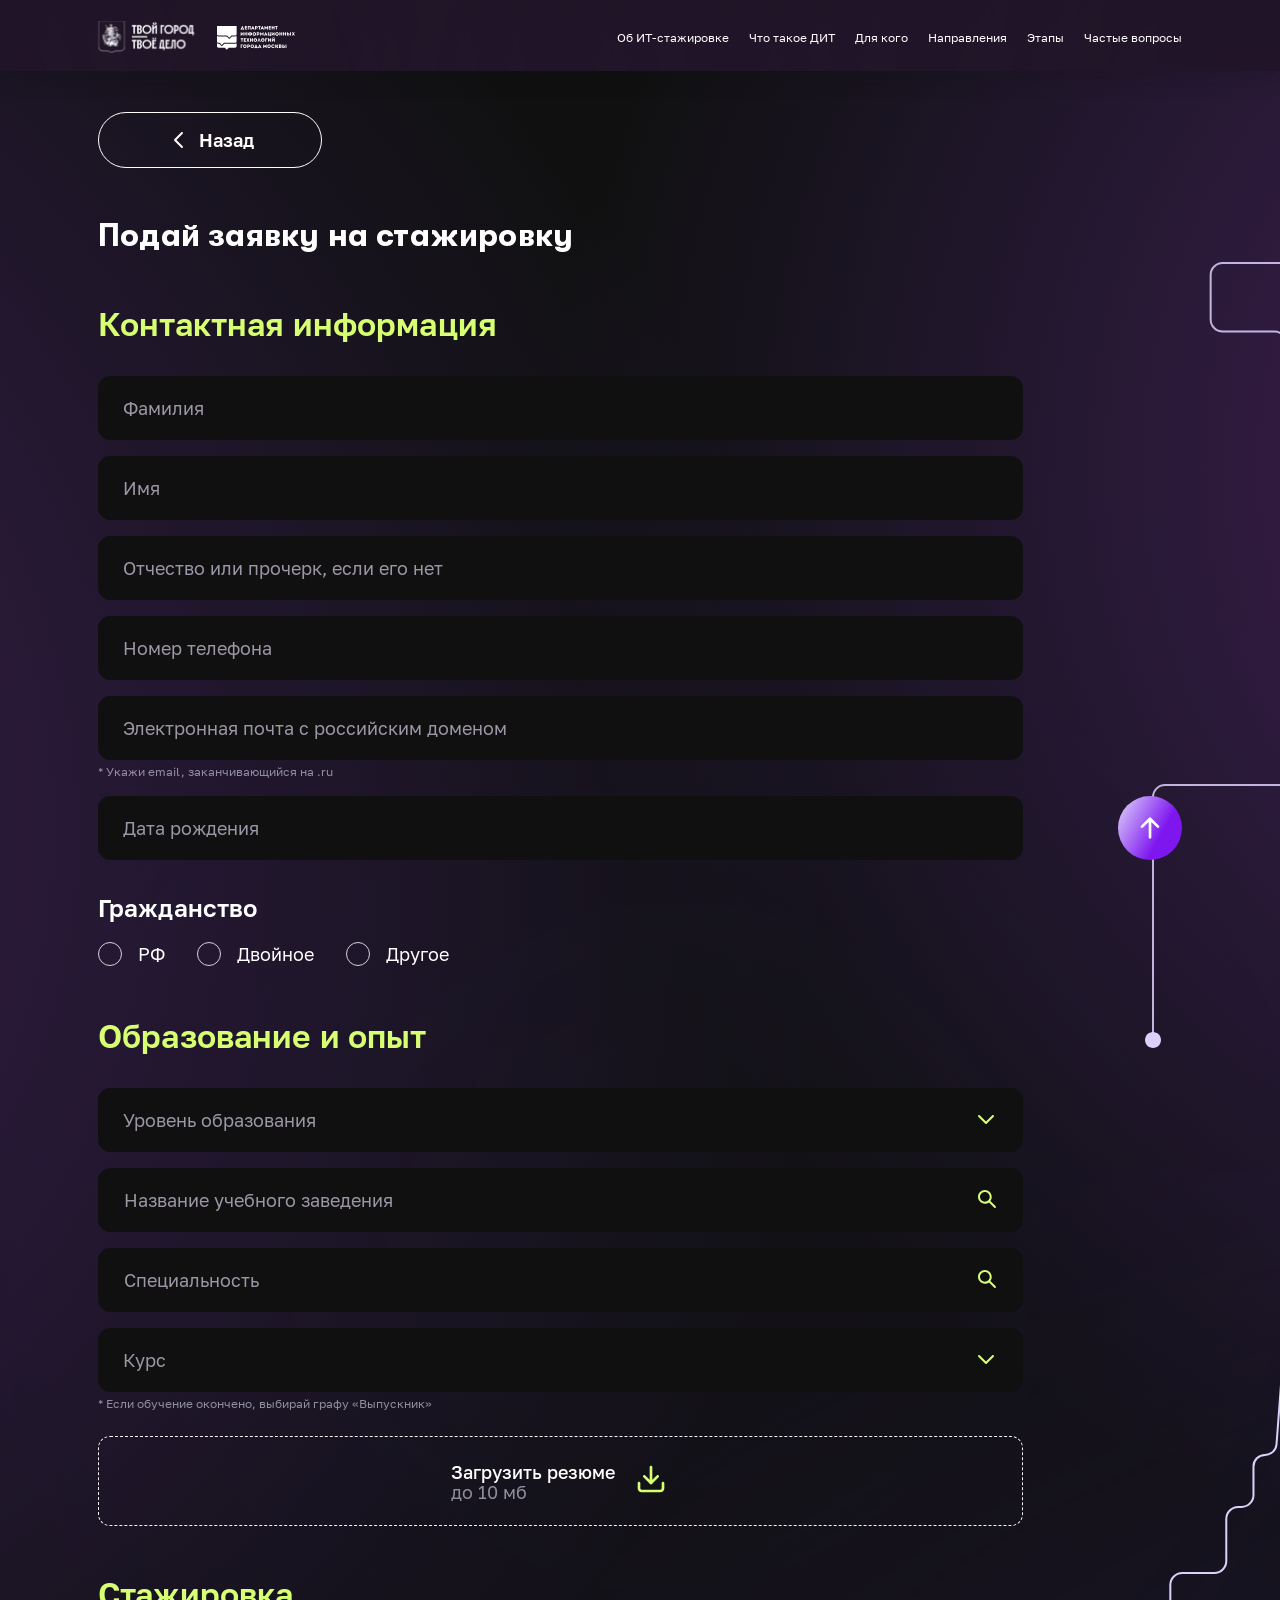
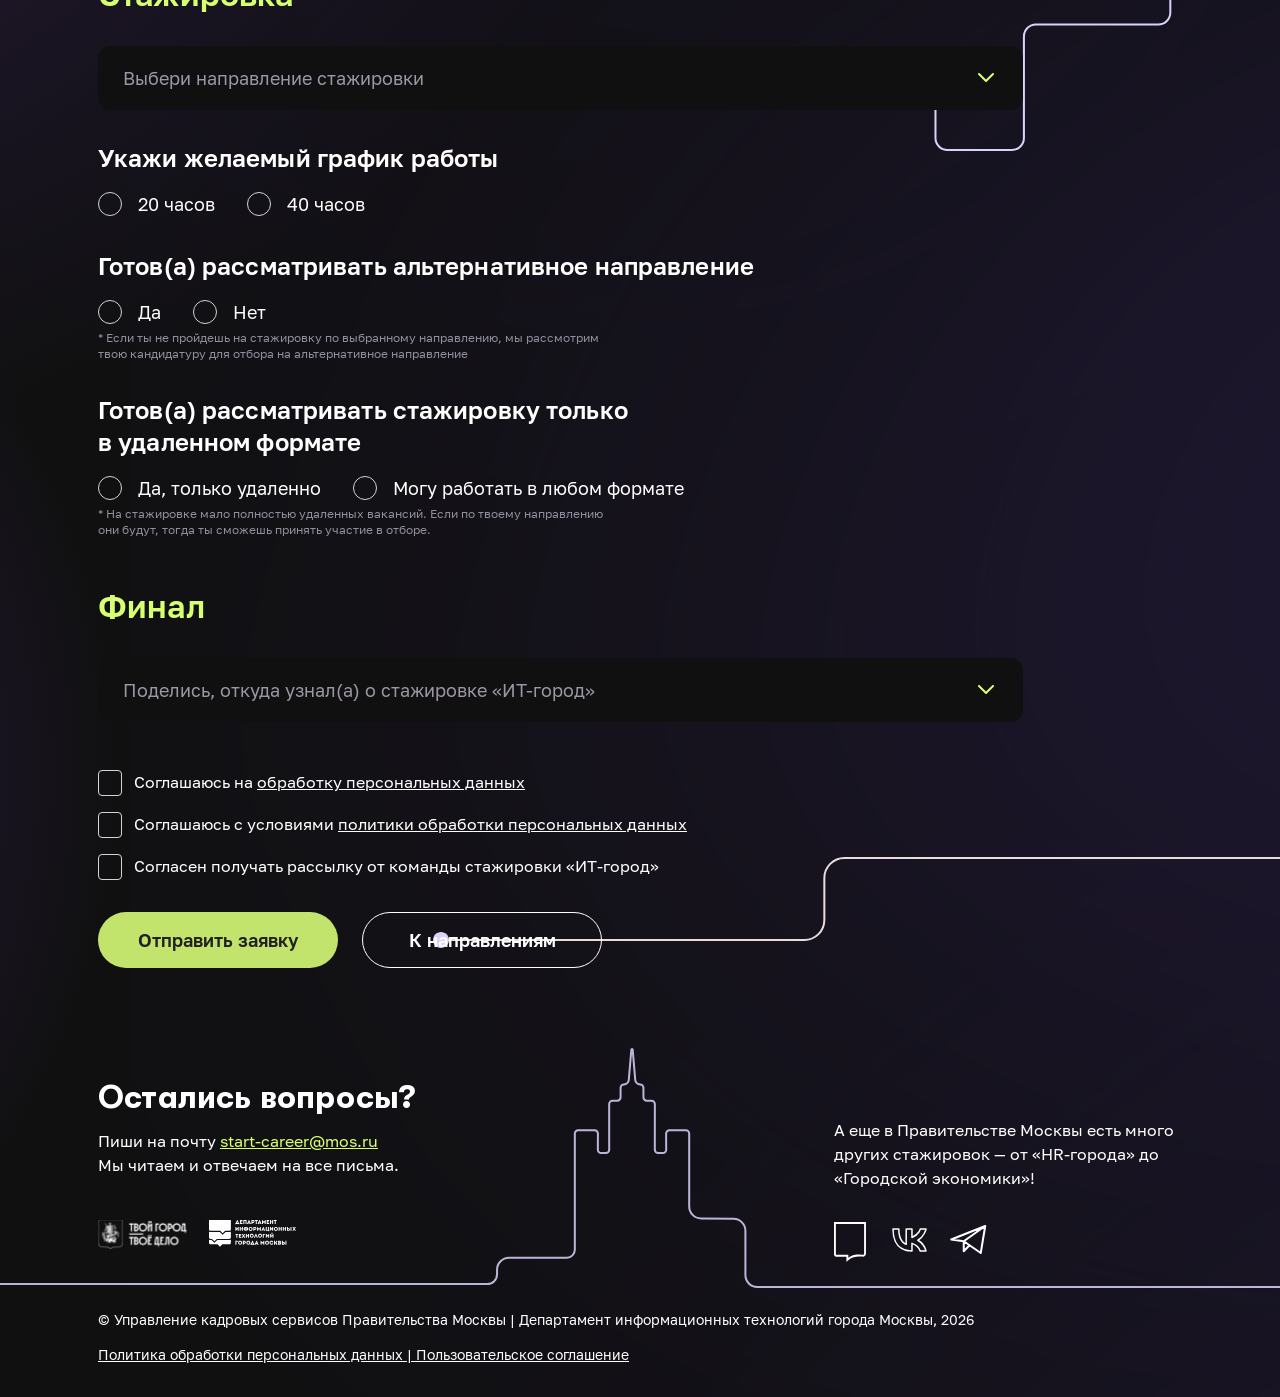
==== commit 19e344e3: "dsd" ====
--- a/form.html
+++ b/form.html
@@ -26,15 +26,15 @@
                 <!-- Меню -->
                 <nav class="header__menu">
                     <ul class="header__list">
-                        <li class="header__item"><a href="index.html/#features" class="header__link link">Об ИТ-стажировке</a></li>
+                        <li class="header__item"><a href="index.html#features" class="header__link link">Об ИТ-стажировке</a></li>
                         <!-- Пример активной ссылки с модификатором -->
-                        <li class="header__item"><a href="index.html/#about-dit" class="header__link link">Что
+                        <li class="header__item"><a href="index.html#about-dit" class="header__link link">Что
                                 такое ДИТ</a>
                         </li>
-                        <li class="header__item"><a href="index.html/#candidates" class="header__link link">Для кого</a></li>
-                        <li class="header__item"><a href="index.html/#directions" class="header__link link">Направления</a></li>
-                        <li class="header__item"><a href="index.html/#steps" class="header__link link">Этапы</a></li>
-                        <li class="header__item"><a href="index.html/#faq" class="header__link link">Частые вопросы</a></li>
+                        <li class="header__item"><a href="index.html#candidates" class="header__link link">Для кого</a></li>
+                        <li class="header__item"><a href="index.html#directions" class="header__link link">Направления</a></li>
+                        <li class="header__item"><a href="index.html#steps" class="header__link link">Этапы</a></li>
+                        <li class="header__item"><a href="index.html#faq" class="header__link link">Частые вопросы</a></li>
                     </ul>
                 </nav>
             </div>
@@ -42,8 +42,6 @@
     </header>
 
     <section class="application" id="top">
-        <img src="img/form_bg_decore1.svg" alt="Декор" class="application__decore application__decore-1">
-        <img src="img/form_bg_decore2.svg" alt="Декор" class="application__decore application__decore-2">
 
         <div class="container">
             <!-- Кнопка назад -->
@@ -419,7 +417,7 @@
                         <span class="form__error">Укажи альтернативное направление стажировки</span>
                     </div>
 
-                    <h3 class="form__label title--color-white">Готов(а) рассматривать стажировку только в удаленном
+                    <h3 class="form__label title--color-white form__label-format">Готов(а) рассматривать стажировку только в удаленном
                         формате</h3>
                     <div class="form__radio-group">
                         <div class="form__radio-btns">
@@ -521,7 +519,7 @@
 
                 <div class="form__btns">
                     <button type="submit" class="button form__submit">Отправить заявку</button>
-                    <a href="index.html/#directions" class="form__back form__back_direction" target="_blank">
+                    <a href="index.html#directions" class="form__back form__back_direction" target="_blank">
                         К направлениям
                     </a>
                 </div>
@@ -549,7 +547,7 @@
                 <!-- Правая часть: Соцсети и доп. инфо -->
                 <div class="footer__info">
                     <p class="footer__text descr">
-                        А еще в Правительстве Москвы есть много других стажировок — от «HR-города» до «Городской
+                        А еще в Правительстве Москвы есть много других стажировок — от «HR-города» до «Городской
                         экономики»!
                     </p>
                     <div class="footer__social">
@@ -604,9 +602,6 @@
                         class="footer__legal-link link" target="_blank">Пользовательское соглашение</a>
                 </div>
             </div>
-
-            <!-- Центральный декор (линии зданий) -->
-            <img src="img/footer-skyline.svg" class="footer__decor" alt="Декор">
         </div>
     </footer>
 
--- a/css/fonts.css
+++ b/css/fonts.css
@@ -1,4 +1,4 @@
-@font-face {
+/* @font-face {
     font-family: 'Golos Text';
     src: url(../fonts/GolosText-Regular.ttf);
     font-weight: 400;
@@ -13,6 +13,24 @@
 @font-face {
     font-family: 'Golos Text';
     src: url(../fonts/GolosText-SemiBold.ttf);
+    font-weight: 600;
+} */
+
+@font-face {
+    font-family: 'Golos';
+    src: url(../fonts/golos-text_regular.ttf);
+    font-weight: 400;
+}
+
+@font-face {
+    font-family: 'Golos';
+    src: url(../fonts/golos-text_medium.ttf);
+    font-weight: 500;
+}
+
+@font-face {
+    font-family: 'Golos';
+    src: url(../fonts/golos-text_demibold.ttf);
     font-weight: 600;
 }
 
--- a/css/style.css
+++ b/css/style.css
@@ -16,7 +16,7 @@
     --color-error: #FF6284;
 
     /* Отступы или шрифты тоже можно сюда */
-    --font-primary: 'Golos Text', sans-serif;
+    --font-primary: 'Golos', sans-serif;
     --font-secondary: 'GT Walsheim Pro', sans-serif;
     --section-spacing: 120px;
     --content-wrap-mt: 32px;
@@ -26,7 +26,6 @@
 
 body {
     background-color: #101010;
-    overflow-x: hidden;
     background-image: url('../img/main_bg_1920.svg');
     background-repeat: no-repeat;
     background-position: center top;
@@ -65,7 +64,7 @@
 }
 
 .section {
-    margin-top: 120px;
+    margin-top: var(--section-spacing);
 }
 
 .item {
@@ -82,6 +81,7 @@
     color: var(--color-primary-white);
     font-size: 48px;
     line-height: 120%;
+    letter-spacing: 0.2px;
 }
 
 .title--color-white {
@@ -137,6 +137,22 @@
     font-size: 14px;
     transition: 0.1s all;
     cursor: var(--cursor);
+}
+
+.block--desktop-show {
+    display: block;
+}
+
+.block--tablet-show {
+    display: none;
+}
+
+block--mobail-show {
+    display: none;
+}
+
+.menu-toggle {
+    display: none;
 }
 
 /* Шапка */
@@ -195,14 +211,18 @@
 
 .header__logo-group {
     display: flex;
+    align-items: end;
     gap: 32px;
-    align-items: end;
+}
+
+.header__logo:nth-child(2) {
+    padding-bottom: 3px;
 }
 
 .header__navigation {
     align-items: center;
     display: flex;
-    gap: 40px;
+    gap: 43px;
 }
 
 .header__list {
@@ -218,7 +238,6 @@
 /* Блок ИТ-ГОРОД */
 .hero {
     padding-top: 112px;
-    font-family: var(--font-secondary);
     color: var(--color-primary-white);
 }
 
@@ -233,6 +252,7 @@
 
 .hero__card {
     border-radius: 24px;
+    overflow: hidden;
 }
 
 .hero__button {
@@ -243,12 +263,16 @@
     font-size: 100px;
     font-weight: 700;
     line-height: 90%;
+    font-family: var(--font-secondary);
 }
 
 .hero__subtitle {
+    margin-top: 9px;
+    letter-spacing: 0.1px;
     font-weight: 500;
     font-size: 40px;
-    line-height: 52px;
+    line-height: 120%;
+    font-family: var(--font-secondary);
 }
 
 .hero__description {
@@ -256,23 +280,30 @@
     font-weight: 400;
     font-size: 32px;
     line-height: 32px;
+    font-family: var(--font-secondary);
 }
 
 .hero__image-wrapper {
     position: relative;
     height: 392px;
-    width: 710px;
-    background: linear-gradient(118.78deg, #9A14F4 2.1%, #212121 96.02%),
+    width: 100%;
+    border-radius: 20px;
+    background:
+        linear-gradient(118.78deg, #9A14F4 2.1%, #212121 96.02%),
         linear-gradient(129.67deg, #7514F4 3.31%, rgba(154, 20, 244, 0.78) 49.96%, #212121 116.32%);
-    border-radius: 20px;
+}
+
+.hero__block-img {
+    position: absolute;
+    height: 393px;
+    width: 593px;
+    bottom: 0;
+    left: 57px;
+    z-index: 2;
 }
 
 .hero__image {
-    position: absolute;
-    left: 50%;
-    bottom: 0;
-    transform: translateX(-50%);
-    z-index: 2;
+    height: 100%;
 }
 
 .hero__slogan {
@@ -280,6 +311,8 @@
     font-size: 34px;
     color: var(--color-primary-green);
     text-align: center;
+    font-weight: 500;
+    font-family: var(--font-secondary);
 }
 
 /* Позиционирование декоратиынйх линий  */
@@ -301,7 +334,7 @@
     position: absolute;
     right: -28px;
     top: 24px;
-    z-index: 3;
+    z-index: 1;
 }
 
 .hero__card--visual .hero__decor img:nth-child(2) {
@@ -326,6 +359,13 @@
 }
 
 /* блок Информация */
+.info__stats {
+    background-image: url('../img/stats_decore.svg');
+    background-repeat: no-repeat;
+    /* background-position: right -8px top 20px; */
+    background-position: left calc(50% + 845px) top 20px;
+}
+
 .stats__list {
     position: relative;
     display: flex;
@@ -343,14 +383,13 @@
     line-height: 40px;
 }
 
-.stats__decore {
-    position: absolute;
-    top: 20px;
-    right: -161px;
-    z-index: -1;
-}
-
 /* Блок Стажировка */
+.features {
+    background-image: url('../img/features_decore.svg');
+    background-repeat: no-repeat;
+    background-position: left calc(50% - 256px) bottom 20px;
+}
+
 .features__content {
     margin-top: var(--content-wrap-mt);
     display: flex;
@@ -362,13 +401,13 @@
     height: 653px;
     width: 655px;
     background-color: var(--color-secondary);
-    background-image: url('../img/girl2.svg');
+    background-image: url('../img/girl2.png');
     background-repeat: no-repeat;
-    background-position: center;
+    background-position: bottom 0 left 50%;
 }
 
 .features__list {
-    padding: 0;
+    padding: 0 !important;
     background-color: transparent;
 }
 
@@ -422,12 +461,6 @@
     top: -62px;
 }
 
-.features__stat-card {
-    position: relative;
-    display: flex;
-    flex-direction: column;
-}
-
 .features__stat-card:nth-child(1) {
     max-width: 263px;
 }
@@ -477,29 +510,18 @@
     max-width: 231px;
 }
 
-.features__decore {
-    position: absolute;
-    left: -79px;
-    bottom: 20px;
-    z-index: -1;
-}
-
-/* Блок "Что такое ДИТ" */
+/* Блок "Что такое ДИТ" */
+.about-dit {
+    /* position: relative; */
+    background-image: url('../img/aboute-dit-decore.svg');
+    background-repeat: no-repeat;
+    background-position: top 137px left 50%;
+    padding-bottom: 160px;
+}
+
 .about-dit__container {
     position: relative;
-    padding-bottom: 42px;
-}
-
-.about-dit__decore {
-    position: absolute;
-    bottom: 0;
-    left: 50%;
-    transform: translateX(-50%);
-    z-index: -1;
-}
-
-.about-dit__title {
-    line-height: 46px;
+    padding-bottom: 32px;
 }
 
 .about-dit__main {
@@ -509,11 +531,12 @@
 }
 
 .about-dit__description {
-    margin-top: var(--content-wrap-mt);
+    margin-top: 22px;
 }
 
 .about-dit__highlight {
     margin-top: 80px;
+    letter-spacing: 0.1px;
 }
 
 .about-dit__text {
@@ -536,7 +559,7 @@
 }
 
 .about-dit__footer {
-    margin-top: 32px;
+    margin-top: var(--content-wrap-mt);
 }
 
 .about-dit__partners {
@@ -556,12 +579,17 @@
     border-radius: 46px;
     flex-shrink: 0;
 
-    backdrop-filter: blur(10px);
+    backdrop-filter: blur(7px);
     box-shadow:
         inset -0.75px -0.5px rgba(255, 255, 255, 0.1),
         inset +0.75px +0.5px rgba(255, 255, 255, 0.025),
         3px 2px 10px rgba(0, 0, 0, 0.25),
         inset 0px 0px 10px 5px rgba(255, 255, 255, 0.025);
+    border: 1px solid rgba(255, 255, 255, 0.025);
+}
+
+.marquee-wrapper {
+    overflow: hidden;
 }
 
 .partner-chip__name {
@@ -585,7 +613,7 @@
     gap: 24px;
     padding-right: 24px;
     width: max-content;
-    animation: scroll-left var(--speed-animation) linear infinite; 
+    /* animation: scroll-left var(--speed-animation) linear infinite; */
 }
 
 @keyframes scroll-left {
@@ -599,8 +627,8 @@
 }
 
 /* Блок "Кого мы ждем" */
-.candidates__title {
-    line-height: 48px;
+.candidates {
+    margin-top: 0;
 }
 
 .candidates__list {
@@ -615,13 +643,19 @@
     height: 419px;
 }
 
-.candidates__person {
+.candidates__block-person {
     position: absolute;
     bottom: 0;
     left: 50%;
     transform: translateX(-50%);
-    /* height: 264px;
-    width: auto; */
+    height: 264px;
+    width: 390px;
+}
+
+.candidates__person {
+    object-fit: cover;
+    width: 100%;
+    height: 100%;
 }
 
 .candidates__icon {
@@ -642,45 +676,41 @@
 }
 
 /* Блок Выбери направление стажировки */
-.directions__title {
-    line-height: 48px;
-}
-
 .directions__container {
-    display: flex;
-    justify-content: space-between;
+    background: url('../img/directions-stickers.png') center right / 540px 409px no-repeat;
 }
 
 .directions__content {
-    flex: 1;
-    padding: 63px 0;
+    padding: 64px 0;
 }
 
 .directions__tags {
     display: flex;
     gap: 20px;
     flex-wrap: wrap;
-    margin-top: var(--content-wrap-mt);
+    margin-top: 22px;
+    max-width: 1100px;
 }
 
 .directions__tag {
-    padding: 12px 16px;
+    padding: 11px 15px;
     border-radius: 40px;
-    line-height: 28px;
-}
-
-.directions__stickers {
+    line-height: 30px;
+}
+
+/* .directions__stickers {
     height: 409px;
-    flex-shrink: 0;
-}
-
-/* Блок Как попасть на стажировку */
-.steps__container {
-    position: relative;
-}
-
-.steps__title {
-    line-height: 42px;
+} */
+
+/* .directions__visual {
+    background: url('../img/directions-stickers.png') center center / cover no-repeat;
+} */
+
+/* Блок Как попасть на стажировку */
+.steps {
+    background-image: url('../img/steps-decore.svg');
+    background-repeat: no-repeat;
+    background-position: left calc(50% + 642px) bottom 20px;
 }
 
 .steps__list {
@@ -754,6 +784,11 @@
     background: var(--color-primary-white);
 }
 
+.steps__icon {
+    width: 48px !important;
+    height: 48px !important;
+}
+
 .steps__number {
     color: var(--color-secondary);
     font-size: 32px;
@@ -786,17 +821,19 @@
     z-index: 1;
 }
 
-.steps__bg {
-    position: absolute;
-    bottom: -3px;
-    right: -161px;
-}
-
 .steps__descr {
     max-width: 360px;
 }
 
 /* Блок часто задаваемые вопросы */
+.faq {
+    background-image: url('../img/faq_bg.svg');
+    background-repeat: no-repeat;
+    /* background-position: top 141px right -7px; */
+    background-position: left calc(50% + 757px) top 119px;
+    padding-bottom: 120px;
+}
+
 .faq__container {
     position: relative;
 }
@@ -824,17 +861,37 @@
     display: block;
 }
 
+.faq__item.active .faq__question {
+    padding: 16px 0;
+}
+
+.faq__item.active .faq__question-text {
+    color: var(--color-dark-green);
+}
+
+.faq__item.active .faq__arrow svg path {
+    fill: var(--color-dark-green);
+}
+
+.faq__question-text {
+    line-height: 40px;
+    letter-spacing: 0.1px;
+}
+
 .faq__list {
     margin-top: var(--content-wrap-mt);
     max-width: 1186px;
 }
 
 .faq__item {
-    padding: 20px;
+    padding: 20px 20px 19px 20px;
     border-bottom: 1px solid #5B5B5B;
+    transition: 0.1s all;
+    box-sizing: border-box;
 }
 
 .faq__item:first-child {
+    padding: 19px;
     border-top: 1px solid #5B5B5B;
 }
 
@@ -853,77 +910,47 @@
     max-width: 901px;
 }
 
-.faq__decor {
-    position: absolute;
-    top: 143px;
-    right: -154px;
-}
-
 /* Блок "Хочешь развивать масштабные цифровые проекты столицы? " */
+.cta {
+    margin-top: 0;
+    background-image: url('../img/cta-decore.svg');
+    background-repeat: no-repeat;
+    background-position: left calc(50% + 245px) bottom 1px;
+}
+
 .cta__container {
-    display: flex;
-    gap: 75px;
-    justify-content: flex-start;
-    height: 397px;
+    /* display: flex; */
+    /* gap: 75px; */
+    /* justify-content: flex-start; */
+    /* height: 397px; */
+    background: url('../img/cta_bg.png') bottom 2px right 52px / 703px 422px no-repeat;
 }
 
 .cta__content {
     position: relative;
-    padding: 75px 0;
+    padding: 65px 0;
     width: 768px;
-}
-
-.cta__decor-line {
-    position: absolute;
-    bottom: 0;
-    left: 330px;
 }
 
 .cta__subtitle {
     margin-top: 16px;
     font-size: 32px;
-    line-height: 36px;
+    line-height: 40px;
+    letter-spacing: 0.14px;
 }
 
 .cta__button {
     margin-top: 40px;
 }
 
-.cta__visual {
-    position: relative;
-    flex-shrink: 0;
-}
-
-.cta__team-img {
-    position: absolute;
-    bottom: 0;
-    left: 0;
-}
-
-.cta__team-img {
-    width: 703px;
-}
-
-.cta__title {
-    line-height: 50px;
-}
-
 /* Подвал */
 .footer {
-    position: relative;
+    background: url('../img/footer-skyline.svg') top center / auto 333px no-repeat;
 }
 
 .footer__main {
     display: flex;
-    gap: 610px;
-}
-
-.footer__decor {
-    position: absolute;
-    top: 0;
-    left: 50%;
-    transform: translateX(-50%);
-    z-index: -1;
+    gap: 608px;
 }
 
 .footer__text {
@@ -934,11 +961,8 @@
 .footer__social {
     margin-top: 40px;
     display: flex;
+    align-items: center;
     gap: 22px;
-}
-
-.footer__title {
-    line-height: 48px;
 }
 
 .footer__logos {
@@ -1101,6 +1125,7 @@
 }
 
 .modal__tags {
+    margin-top: 20px;
     display: flex;
     flex-wrap: wrap;
     gap: 20px;
@@ -1125,7 +1150,7 @@
 .modal__options {
     display: flex;
     flex-direction: column;
-    gap: 20px;
+    /* gap: 20px; */
     font-size: 16px;
     line-height: 24px;
     font-weight: 400;
@@ -1135,6 +1160,14 @@
 .modal__title {
     font-size: 32px;
     line-height: 40px;
+}
+
+.modal__subtitle {
+    margin-top: 20px;
+}
+
+.modal__section {
+    margin-top: 16px;
 }
 
 .modal__list {
@@ -1240,4 +1273,881 @@
     .steps__content--back:hover::before {
         opacity: 1;
     }
+}
+
+@media (max-width: 1919px) {
+    :root {
+        --section-spacing: 80px;
+        --content-wrap-mt: 24px;
+    }
+
+    body {
+        background-image: url('../img/main_bg_1280.png');
+    }
+
+    .container {
+        max-width: 1084px;
+    }
+
+    .header {
+        padding: 18px 0;
+    }
+
+    .title {
+        font-size: 32px;
+    }
+
+    .title--small {
+        font-size: 20px;
+        line-height: 24px;
+    }
+
+    .link {
+        font-size: 12px;
+        line-height: 16px;
+    }
+
+    .descr {
+        font-size: 16px;
+        line-height: 24px;
+    }
+
+    .item {
+        padding: 24px;
+    }
+
+    .block--desktop-show {
+        display: none;
+    }
+
+    .block--tablet-show {
+        display: block;
+    }
+
+    /* Блок ИТ-город */
+    .hero__card {
+        border-radius: 16px;
+    }
+
+    .hero__title {
+        font-size: 80px;
+        line-height: 90px;
+    }
+
+    .hero__subtitle {
+        margin-top: 8px;
+        font-size: 32px;
+        line-height: 120%;
+    }
+
+    .hero__description {
+        font-size: 20px;
+        line-height: 24px;
+        margin-top: 60px;
+    }
+
+    .hero__button {
+        margin-top: 24px;
+    }
+
+    .header__logo-group {
+        height: 35px;
+        gap: 20px;
+    }
+
+    .header__logo {
+        height: 100%;
+    }
+
+    .header__logo:nth-child(2) {
+        height: 27px;
+    }
+
+    .header__list,
+    .header__navigation {
+        gap: 20px;
+    }
+
+    .hero__image-wrapper {
+        height: 311px;
+        background:
+            linear-gradient(118.78deg, #9A14F4 2.1%, #212121 96.02%),
+            linear-gradient(129.67deg, #7514F4 3.31%, rgba(154, 20, 244, 0.78) 49.96%, #212121 116.32%);
+    }
+
+    .hero__block-img {
+        width: 411px;
+        height: 295px;
+        left: 41px;
+    }
+
+    /* .hero__image {
+        height: 295px;
+        left: 51%;
+    } */
+
+    .hero__image {
+        height: 295px;
+    }
+
+    .hero__card--info .hero__decor img:nth-child(1) {
+        top: 6px;
+    }
+
+    .hero__card--info .hero__decor img:nth-child(2) {
+        bottom: 47px;
+    }
+
+    .hero__card--visual .hero__decor img:nth-child(1) {
+        right: -12px;
+        top: 14px;
+    }
+
+    .hero__card--visual .hero__decor img:nth-child(2) {
+        left: -24px;
+        bottom: 33px;
+    }
+
+    .hero__card--visual .hero__decor img:nth-child(3) {
+        top: 20px;
+        right: -25px;
+    }
+
+    .hero__card--visual .hero__decor img:nth-child(4) {
+        height: 83px;
+        width: 80px;
+        top: 44px;
+        right: 55px;
+    }
+
+    .hero__slogan {
+        margin-top: 35px;
+        font-size: 23px;
+    }
+
+    /* Блок 2 */
+    .info__stats {
+        background-size: 318px 494px;
+        background-position: left calc(50% + 575px) top 10px;
+    }
+
+    .stats__value {
+        margin-top: 16px;
+        font-size: 18px;
+        line-height: 22px;
+    }
+
+    /* Блок Стажировка  */
+    .features {
+        background-image: url('../img/features_decore-1280.svg');
+        background-position: left calc(50% - 188px) top 315px;
+    }
+
+    .features__image-box {
+        background-image: url(../img/girl2-1280.png);
+        width: 440px;
+        height: 482px;
+        background-position: center bottom;
+        border-radius: 16px;
+    }
+
+    .features__item {
+        margin-top: 16px;
+    }
+
+    .features__item-title {
+        font-size: 20px;
+        line-height: 24px;
+    }
+
+    .features__item-desc {
+        margin-top: 8px;
+        max-width: 625px;
+    }
+
+    .features__item:first-child .features__item-desc {
+        max-width: 550px;
+    }
+
+    /* Блок Приемущества  */
+    .features__stats {
+        margin-top: 90px;
+        padding: 0 24px;
+    }
+
+    .features__stat-value {
+        font-size: 40px;
+        line-height: 48px;
+    }
+
+    .features__stat-label {
+        font-size: 18px;
+        line-height: 22px;
+    }
+
+    .features__stat-icon {
+        height: 78px;
+        width: 78px;
+        top: -36px;
+    }
+
+    .features__stat-card {
+        flex: 0 1 auto;
+    }
+
+    .features__stat-card:nth-child(1) {
+        width: 167px;
+    }
+
+    .features__stat-card:nth-child(2) {
+        width: 225px;
+    }
+
+    .features__stat-card:nth-child(3) {
+        width: 225px;
+    }
+
+    .features__stat-card:nth-child(1) .features__stat-icon {
+        left: 106px;
+    }
+
+    .features__stat-card:nth-child(2) .features__stat-icon {
+        left: 133px;
+    }
+
+    .features__stat-card:nth-child(3) .features__stat-icon {
+        left: 140px;
+    }
+
+
+    .features__stat-card:nth-child(4) .features__stat-icon {
+        left: 193px;
+    }
+
+    /* Блок Что такое ДИТ  */
+    .about-dit {
+        background-image: url('../img/aboute-dit-decore-1280.svg');
+        background-position: top 100px left 50%;
+    }
+
+    .about-dit__container {
+        padding-bottom: 0;
+    }
+
+    .about-dit__main {
+        gap: 20px;
+    }
+
+    .about-dit__title {
+        line-height: 48px;
+    }
+
+    .about-dit__highlight {
+        margin-top: 40px;
+    }
+
+    .about-dit__visual {
+        margin-top: 0;
+        max-width: 532px;
+        height: 416px;
+        background: url(../img/dit-room-1280.jpg) center center / cover no-repeat;
+    }
+
+    .marquee__inner {
+        gap: 16px;
+    }
+
+    .partner-chip__icon-box {
+        height: 38px;
+        width: 38px;
+    }
+
+    .partner-chip__icon-box img {
+        height: 100%;
+        width: 100%;
+    }
+
+    /* Блок Кого мы ждем  */
+    .candidates__card {
+        padding: 24px 32px;
+        height: 350px;
+    }
+
+    .candidates__person {
+        height: 208px;
+    }
+
+    .candidates__icon {
+        height: 92px;
+        width: 92px;
+    }
+
+    .candidates__icon--left {
+        top: 139px;
+        right: -52px;
+    }
+
+    .candidates__icon--right {
+        top: 191px;
+        right: -39px;
+    }
+
+    .candidates__block-person {
+        height: 208px;
+        width: 308px;
+    }
+
+    /* Блок Направдение стажировки  */
+    .directions__content {
+        padding: 0;
+
+    }
+
+    .directions__container {
+        background: url('../img/directions-stickers-1280.png') center right / auto 100% no-repeat;
+    }
+
+    .directions__tags {
+        max-width: 680px;
+    }
+
+    /* Блок как попасть на стажировку  */
+    .steps {
+        background-image: url(../img/steps-decore-1280.svg);
+        background-size: 554px 174px;
+        background-position: bottom 0 left calc(50% + 442px);
+    }
+
+    .steps__content {
+        border-radius: 16px;
+    }
+
+    .steps__title {
+        line-height: 48px;
+    }
+
+    .steps__item {
+        height: 220px;
+        border-radius: 16px;
+    }
+
+    .steps__number {
+        height: 34px;
+        width: 34px;
+    }
+
+    .steps__number {
+        font-size: 22px;
+    }
+
+    .steps__icon {
+        bottom: 24px;
+        right: 24px;
+    }
+
+    /* Блок Часто задаваемые вопросы */
+    .faq {
+        background: none;
+    }
+
+    .faq__list {
+        max-width: 100%;
+    }
+
+    .faq__item:first-child {
+        padding: 15px 20px;
+    }
+
+    .faq__item {
+        padding: 16px 20px 15px 20px;
+    }
+
+    /* Блок Приходи в нашу команду */
+    .cta {
+        background-image: url(../img/cta-decore-1280.svg);
+        background-position: bottom 7px left calc(50% + 183px);
+    }
+
+    .cta__container {
+        /* height: 295px;
+        gap: 112px; */
+        background: url('../img/cta_bg-1280.png') bottom 8px right 10px / 429px 287px no-repeat;
+    }
+
+    .cta__content {
+        padding: 24px 0 38px 0;
+        width: 532px;
+    }
+
+    .cta__decor-line {
+        bottom: 8px;
+    }
+
+    .cta__title {
+        line-height: 48px;
+    }
+
+    .cta__subtitle {
+        margin-top: 12px;
+        font-size: 28px;
+        line-height: 36px;
+    }
+
+    .cta__button {
+        padding: 16px 37px;
+        margin-top: 32px;
+        font-size: 16px;
+        line-height: 16px;
+    }
+
+    /* Подвал */
+    .footer {
+        background-size: auto 240px;
+        background-image: url('../img/footer-skyline-1280.svg');
+    }
+
+    .footer__main {
+        gap: 0;
+        justify-content: space-between;
+    }
+
+    .footer__decor {
+        height: 240px;
+    }
+
+    .footer__contacts {
+        padding-top: 31px;
+    }
+
+    .footer__logos {
+        gap: 20px;
+        height: 32px;
+    }
+
+    .footer__logo:nth-child(1) {
+        height: 32px;
+    }
+
+    .footer__logo:nth-child(2) {
+        height: 27px;
+    }
+
+    .footer__info {
+        padding-top: 70px;
+        max-width: 348px;
+    }
+
+    .footer__info .footer__text {
+        margin-top: 0;
+    }
+
+    .footer__social {
+        margin-top: 32px;
+    }
+
+    .footer__social-link {
+        max-height: 40px;
+    }
+
+    .footer__bottom {
+        margin: 48px 0 32px 0;
+        flex-direction: column;
+        gap: 15px;
+        font-size: 14px;
+        line-height: 20px;
+    }
+
+    .footer__legal-link {
+        font-size: 14px;
+        line-height: 20px;
+    }
+
+    /* Моадльное окно */
+    .modal__content {
+        padding: 32px;
+    }
+
+    .modal__title {
+        font-size: 28px;
+        line-height: 36px;
+    }
+
+    .modal__options .descr,
+    .modal__options {
+        font-size: 14px;
+        line-height: 20px;
+    }
+
+    .modal__list-item {
+        line-height: 24px;
+    }
+
+    .modal__button {
+        padding: 13px 19px;
+        font-size: 14px;
+        line-height: 14px;
+        margin-top: 20px;
+    }
+
+    .modal__section {
+        margin-top: 8px;
+    }
+
+    .modal__skills {
+        margin-top: 8px;
+    }
+
+    .modal__list-item::before {
+        width: 3px;
+        height: 3px;
+        top: 9px;
+        left: -15px;
+    }
+}
+
+@media (max-width: 1279px) {
+    :root {
+        --section-spacing: 60px;
+    }
+
+    body {
+        background-image: url('../img/main_bg_360.svg');
+    }
+
+    .container {
+        max-width: 320px;
+    }
+
+    .button {
+        width: 100%;
+        text-align: center;
+    }
+
+    .title {
+        font-size: 24px;
+    }
+
+    .block--tablet-show {
+        display: none;
+    }
+
+    block--mobail-show {
+        display: block;
+    }
+
+    /* Блок Шапка */
+    .header__navigation {
+        display: none;
+    }
+
+    .header {
+        padding: 20px;
+    }
+
+    .header__logo-group {
+        height: 39px;
+        gap: 24px;
+    }
+
+    .header__logo:nth-child(2) {
+        height: 32px;
+    }
+
+    .menu-toggle {
+        display: block;
+        height: 24px;
+        width: 24px;
+    }
+
+    .menu-toggle.menu-toggle--active {
+        background: url('../img/mob-menu.svg') center center / cover no-repeat;
+    }
+
+    .menu-toggle.menu-toggle--close {
+        background: url('../img/mob-menu-close.svg') center center / cover no-repeat;
+    }
+
+    /* Блок ИТ-город */
+    .hero {
+        padding-top: 84px;
+    }
+
+    .hero__container {
+        flex-direction: column;
+        gap: 0;
+    }
+
+    .hero__card {
+        padding: 20px;
+    }
+
+    .hero__card:nth-child(1) {
+        border-radius: 16px 16px 0 0;
+    }
+
+    .hero__card:nth-child(2) {
+        padding: 12px 0 20px 0;
+        border-radius: 0 0 16px 16px;
+    }
+
+    .hero__title {
+        font-size: 56px;
+        line-height: 120%;
+    }
+
+    .hero__subtitle {
+        margin-top: 12px;
+        font-size: 24px;
+        line-height: 120%;
+        max-width: 198px;
+    }
+
+    .hero__description {
+        margin-top: 56px;
+    }
+
+    .hero__button {
+        margin-top: 32px;
+    }
+
+    .hero__image-wrapper {
+        margin: 0 auto;
+        width: calc(100% - 28px);
+        height: 257px;
+    }
+
+    .hero__image {
+        height: 100%;
+    }
+
+    .hero__slogan {
+        margin-top: 20px;
+        font-size: 20px;
+        line-height: 120%;
+    }
+
+    /* Блок информации */
+    .info__stats {
+        background: none;
+    }
+
+    .stats__list {
+        flex-direction: column;
+    }
+
+    /* Блок Стажировка это */
+    .features {
+        background: none;
+    }
+
+    .features__content {
+        flex-direction: column;
+    }
+
+    .features__image-box {
+        background-image: url(../img/girl2-360.png);
+        background-size: auto 100%;
+        width: 100%;
+        height: 320px;
+    }
+
+    .features__list {
+        gap: 16px;
+    }
+
+    .features__item {
+        margin-top: 0;
+        flex-direction: column;
+    }
+
+    /* Блок Приемущества  */
+    .features__stats {
+        padding: 0;
+        gap: 24px;
+        margin-top: 40px;
+        flex-direction: column;
+    }
+
+    .features__stat-card:nth-child(1),
+    .features__stat-card:nth-child(2),
+    .features__stat-card:nth-child(3),
+    .features__stat-card:nth-child(4) {
+        width: 100%;
+        max-width: 100%;
+    }
+
+    .features__stat-icon {
+        top: 12px;
+        height: 64px;
+        width: 64px;
+    }
+
+    .features__stat-card:nth-child(1) .features__stat-icon,
+    .features__stat-card:nth-child(2) .features__stat-icon,
+    .features__stat-card:nth-child(3) .features__stat-icon,
+    .features__stat-card:nth-child(4) .features__stat-icon {
+        left: 0;
+    }
+
+    .features__stat-label {
+        margin-top: 4px;
+    }
+
+    .features__stat-value {
+        font-size: 32px;
+        line-height: 40px;
+        margin-left: 80px;
+    }
+
+    .features__stat-label {
+        margin-left: 80px;
+    }
+
+    .features__button {
+        margin-top: 40px;
+    }
+
+    /* Блок что такое ДИТ */
+    .about-dit {
+        background: none;
+    }
+
+    .about-dit__main {
+        flex-direction: column;
+    }
+
+    .about-dit__visual {
+        max-width: 100%;
+        height: 197px;
+    }
+
+    /* Блок Кого мы ждем  */
+    .candidates__list {
+        flex-direction: column;
+    }
+
+    .candidates__card {
+        padding: 16px;
+        height: 308px;
+        flex: 0 1 auto;
+    }
+
+    .candidates__title {
+        line-height: 120%;
+    }
+
+    .candidates__person {
+        height: 188px;
+    }
+
+    .candidates__icon {
+        height: 80px;
+        width: 80px;
+    }
+
+    .candidates__icon--left,
+    .candidates__icon--right {
+        top: 262px;
+        right: 0;
+        left: 50%;
+        transform: translateX(-50%);
+    }
+
+    /* Блок направления */
+    .directions__container {
+        background: none;
+    }
+
+    .directions__title {
+        line-height: 120%;
+    }
+
+    .directions__tags {
+        flex-direction: column;
+        gap: 16px;
+    }
+
+    .directions__tag {
+        padding: 11px 16px;
+        text-align: left;
+    }
+
+    /* Блок как попасть на стажировку */
+    .steps {
+        background: none;
+    }
+
+    .steps__title {
+        line-height: 120%;
+    }
+
+    .steps__item {
+        flex: 1 1 100%;
+        height: 200px;
+        padding: 16px;
+    }
+
+    .steps__text {
+        max-width: 168px;
+    }
+
+    .steps__item:last-child .steps__text {
+        max-width: 100%;
+    }
+
+    /* Блок часто задаваемые вопросы */
+    .faq {
+        padding-bottom: 60px;
+    }
+
+    .faq__question {
+        gap: 16px;
+    }
+
+    .faq__title {
+        line-height: 120%;
+    }
+
+    .faq__question-text {
+        text-align: left;
+        max-width: 224px;
+    }
+
+    /* Блок подать заявку */
+    .cta {
+        background: none;
+    }
+
+    .cta__title {
+        line-height: 120%;
+    }
+
+    .cta__container {
+        background: none;
+    }
+
+    .cta__content {
+        width: 100%;
+    }
+
+    .cta__subtitle {
+        margin-top: 12px;
+        font-size: 20px;
+        line-height: 120%;
+    }
+
+    .cta__button {
+        padding: 19px 0;
+        font-size: 18px;
+        line-height: 18px;
+    }
+
+    /* Блок Подвал */
+    .footer {
+        background: none;
+    }
+
+    .footer__main {
+        flex-direction: column;
+    }
 }
--- a/css/form.css
+++ b/css/form.css
@@ -5,22 +5,8 @@
 }
 
 .application {
-    position: relative;
+    background: url('../img/form_bg-1920.svg') top 208px left calc(50% + 377px) / auto auto no-repeat;
     padding-top: 112px;
-}
-
-.application__decore {
-    position: absolute;
-}
-
-.application__decore-1 {
-    top: 135px;
-    right: 50px;
-}
-
-.application__decore-2 {
-    top: 845px;
-    right: 0px;
 }
 
 .form__back {
@@ -42,6 +28,7 @@
 
 .form__title {
     margin: 40px 0;
+    line-height: 56px;
 }
 
 .form {
@@ -49,6 +36,7 @@
 }
 
 .form__section-title {
+    letter-spacing: 0.14px;
     font-size: 32px;
     line-height: 40px;
     margin-bottom: 32px;
@@ -126,10 +114,14 @@
 }
 
 .form__label {
+    letter-spacing: 0.12px;
     margin-top: 16px;
     font-size: 24px;
     line-height: 32px;
-    max-width: 650px;
+}
+
+.form__label-format {
+    max-width: 530px;
 }
 
 .radio {
@@ -292,6 +284,7 @@
 }
 
 .file-upload {
+    margin-top: 8px;
     display: flex;
     align-items: center;
     justify-content: center;
@@ -361,13 +354,13 @@
 
 .checkbox {
     display: flex;
-    align-items: flex-start;
     cursor: pointer;
     gap: 12px;
     user-select: none;
 }
 
 .checkbox__input {
+    display: none;
     position: absolute;
     width: 1px;
     height: 1px;
@@ -378,7 +371,7 @@
 .checkbox__custom {
     flex-shrink: 0;
     width: 24px;
-    height: 24px;
+    height: 26px;
     border: 1px solid var(--Control-control-border-primary-default, #D4D3D9);
     border-radius: 4px;
     position: relative;
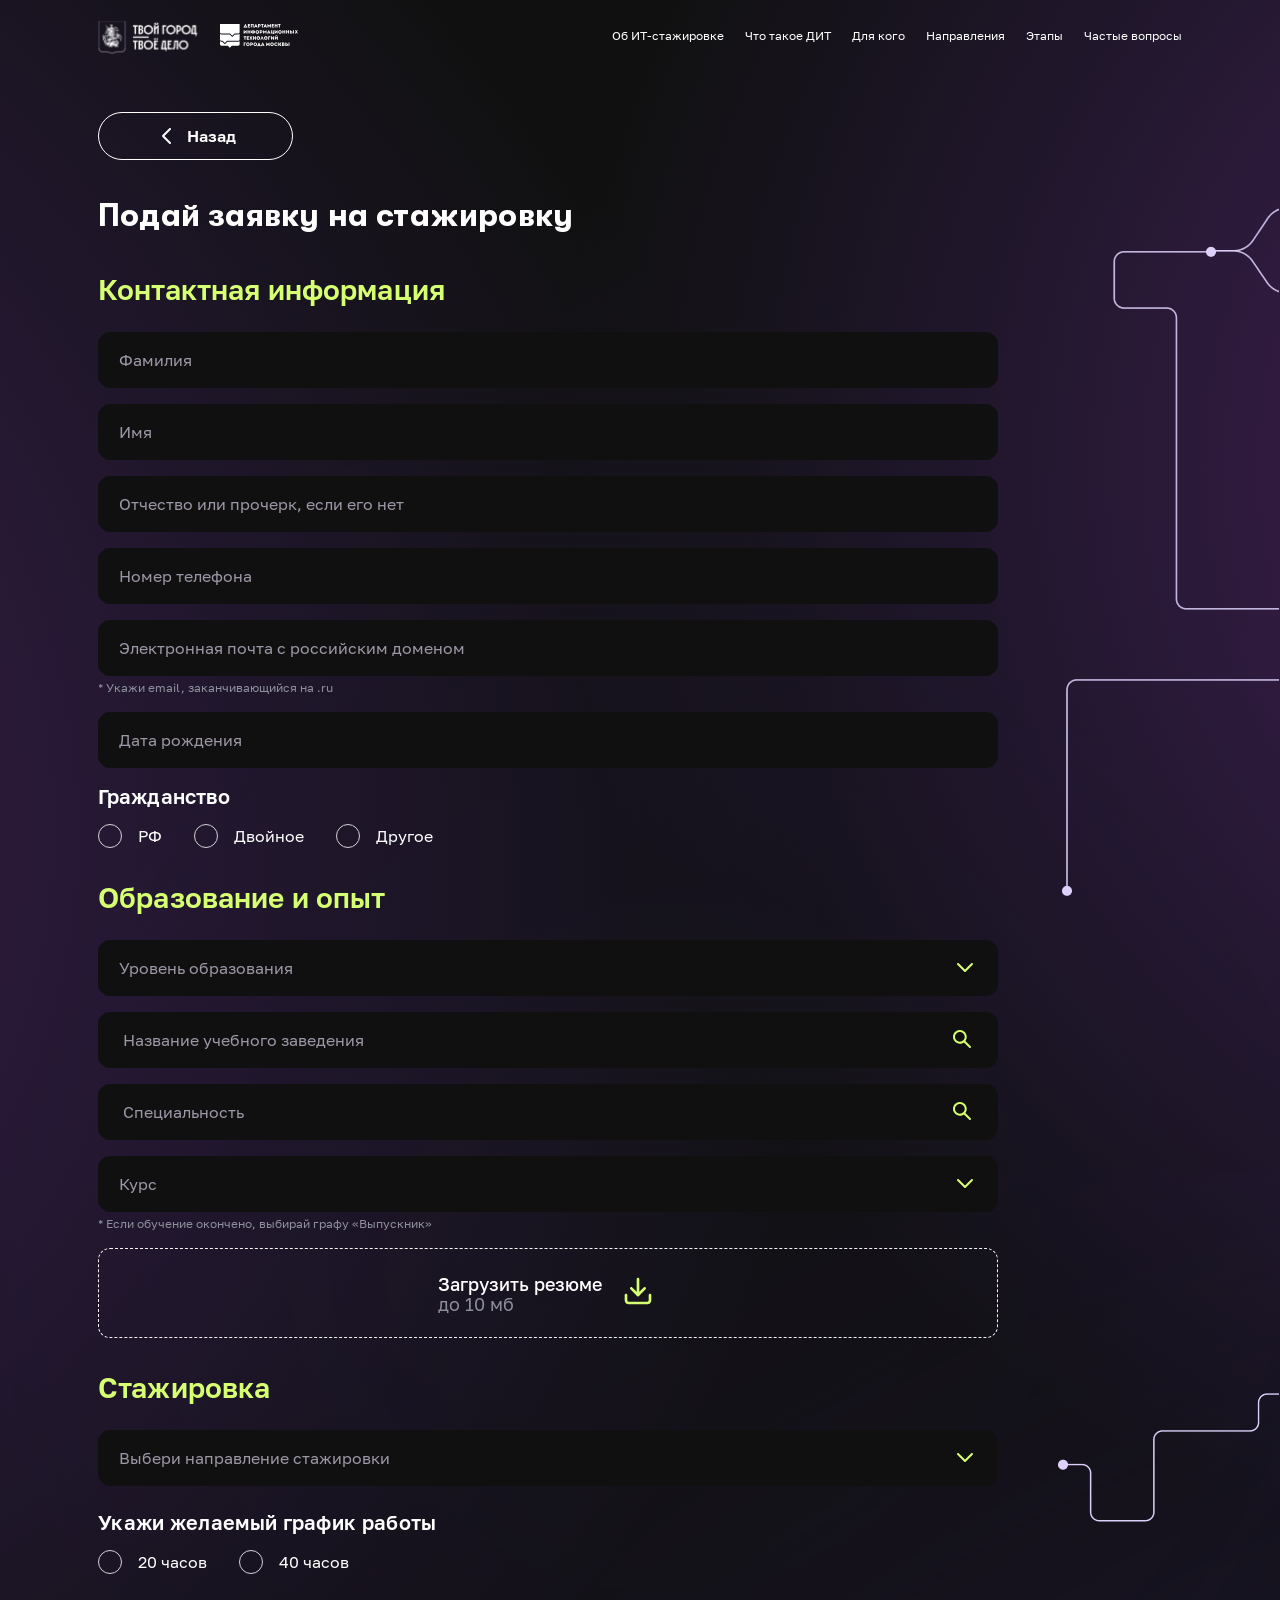
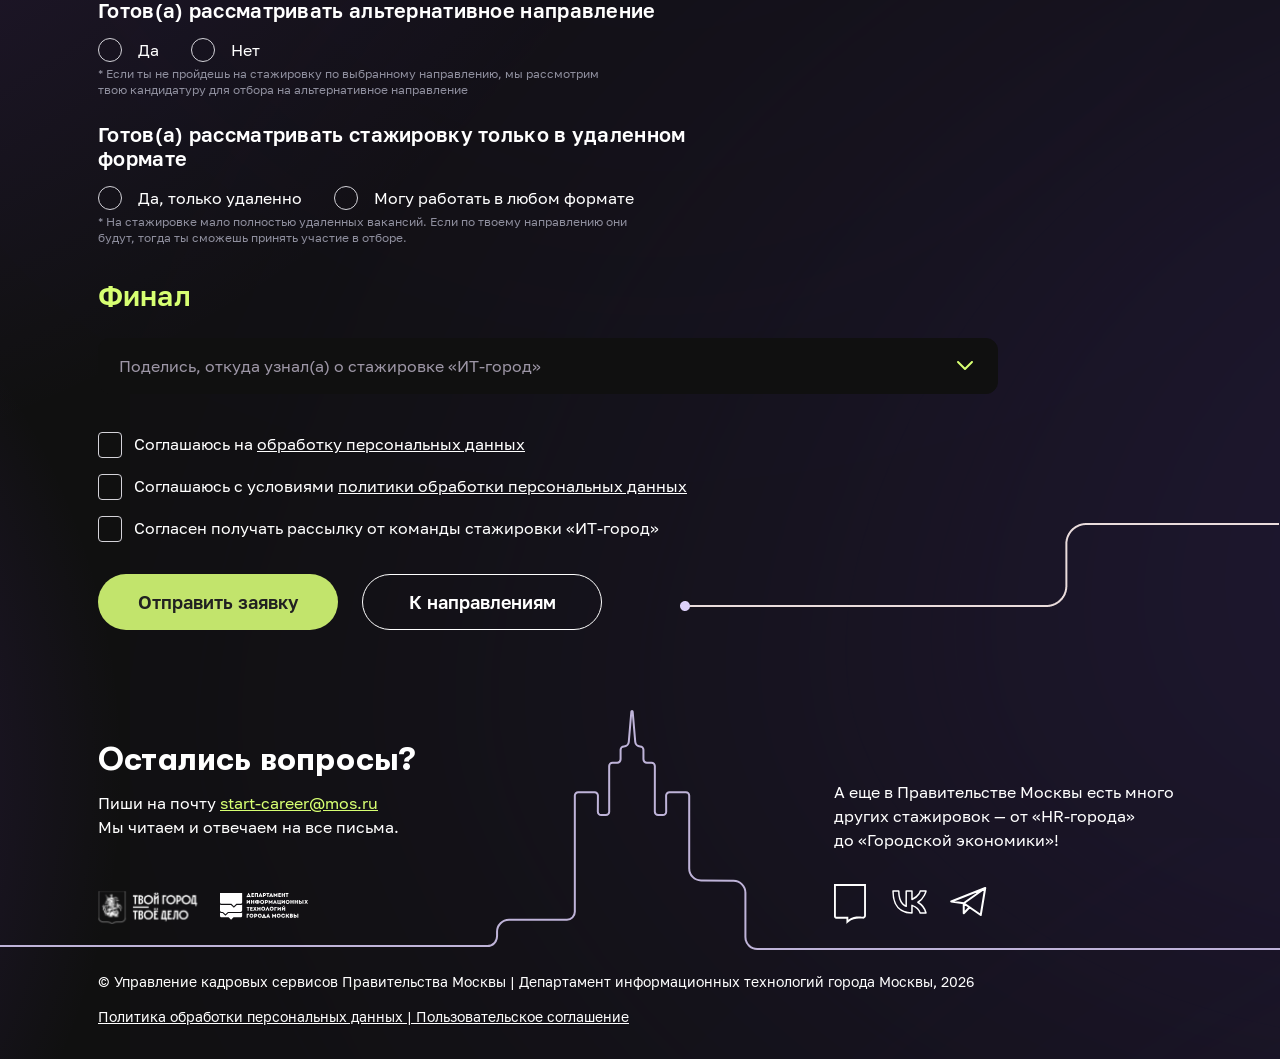
==== commit 0c88af11: "sdfsdf" ====
--- a/form.html
+++ b/form.html
@@ -26,15 +26,19 @@
                 <!-- Меню -->
                 <nav class="header__menu">
                     <ul class="header__list">
-                        <li class="header__item"><a href="index.html#features" class="header__link link">Об ИТ-стажировке</a></li>
+                        <li class="header__item"><a href="index.html#features" class="header__link link">Об
+                                ИТ-стажировке</a></li>
                         <!-- Пример активной ссылки с модификатором -->
                         <li class="header__item"><a href="index.html#about-dit" class="header__link link">Что
                                 такое ДИТ</a>
                         </li>
-                        <li class="header__item"><a href="index.html#candidates" class="header__link link">Для кого</a></li>
-                        <li class="header__item"><a href="index.html#directions" class="header__link link">Направления</a></li>
+                        <li class="header__item"><a href="index.html#candidates" class="header__link link">Для кого</a>
+                        </li>
+                        <li class="header__item"><a href="index.html#directions"
+                                class="header__link link">Направления</a></li>
                         <li class="header__item"><a href="index.html#steps" class="header__link link">Этапы</a></li>
-                        <li class="header__item"><a href="index.html#faq" class="header__link link">Частые вопросы</a></li>
+                        <li class="header__item"><a href="index.html#faq" class="header__link link">Частые вопросы</a>
+                        </li>
                     </ul>
                 </nav>
             </div>
@@ -344,7 +348,7 @@
                         <span class="form__error">Укажи направление стажировки</span>
                     </div>
 
-                    <h3 class="form__label title--color-white">Укажи желаемый график работы</h3>
+                    <h3 class="form__label title--color-white form__label-internship">Укажи желаемый график работы</h3>
                     <div class="form__radio-group">
                         <div class="form__radio-btns">
                             <label class="radio">
@@ -363,7 +367,7 @@
                     </div>
 
 
-                    <h3 class="form__label title--color-white">Готов(а) рассматривать альтернативное направление</h3>
+                    <h3 class="form__label title--color-white form__label-internship">Готов(а) рассматривать альтернативное направление</h3>
                     <div class="form__radio-group">
                         <div class="form__radio-btns">
                             <label class="radio">
@@ -417,7 +421,8 @@
                         <span class="form__error">Укажи альтернативное направление стажировки</span>
                     </div>
 
-                    <h3 class="form__label title--color-white form__label-format">Готов(а) рассматривать стажировку только в удаленном
+                    <h3 class="form__label title--color-white form__label-format form__label-internship">Готов(а) рассматривать стажировку
+                        только в удаленном
                         формате</h3>
                     <div class="form__radio-group">
                         <div class="form__radio-btns">
@@ -434,7 +439,8 @@
                         </div>
 
                         <span class="form__error">Укажи, готов(а) ли рассмотреть только удаленный формат</span>
-                        <span class="form__info">* На стажировке мало полностью удаленных вакансий. Если по твоему направлению они будут, тогда ты сможешь принять участие в отборе.</span>
+                        <span class="form__info">* На стажировке мало полностью удаленных вакансий. Если по твоему
+                            направлению они будут, тогда ты сможешь принять участие в отборе.</span>
                     </div>
                 </div>
 
@@ -533,11 +539,18 @@
                 <!-- Левая часть: Почта и Лого -->
                 <div class="footer__contacts">
                     <h2 class="footer__title title">Остались вопросы?</h2>
-                    <p class="footer__text descr">
+                    <p class="footer__text descr block--mobail-hide">
                         Пиши на почту <a href="mailto:start-career@mos.ru"
                             class="footer__link descr--green">start-career@mos.ru</a><br>
                         Мы читаем и отвечаем на все письма.
                     </p>
+
+                    <p class="footer__text descr block--mobail-show">
+                        Пиши на почту <a href="mailto:start-career@mos.ru" class="footer__link descr--green"> <br>
+                            start-career@mos.ru</a><br>
+
+                        <span class="footer__text-info">Мы читаем и отвечаем <br> на все письма.</span>
+                    </p>
                     <div class="footer__logos">
                         <img src="img/city-logo.svg" alt="Твой город" class="footer__logo">
                         <img src="img/dit-logo.svg" alt="ДИТ" class="footer__logo">
@@ -546,12 +559,18 @@
 
                 <!-- Правая часть: Соцсети и доп. инфо -->
                 <div class="footer__info">
-                    <p class="footer__text descr">
-                        А еще в Правительстве Москвы есть много других стажировок — от «HR-города» до «Городской
+                    <p class="footer__text descr block--mobail-hide">
+                        А еще в Правительстве Москвы есть много других стажировок — от «HR-города» <br> до «Городской
+                        экономики»!
+                    </p>
+
+                    <p class="footer__text descr block--mobail-show">
+                        А еще в Правительстве Москвы <br> есть много других стажировок — <br> от «HR-города» до
+                        «Городской
                         экономики»!
                     </p>
                     <div class="footer__social">
-                        <a href="https://talent.mos.ru/" class="footer__social-link">
+                        <a href="https://talent.mos.ru/" class="footer__social-link link" target="_blank">
                             <svg width="36" height="41" viewBox="0 0 36 41" fill="none"
                                 xmlns="http://www.w3.org/2000/svg">
                                 <path fill-rule="evenodd" clip-rule="evenodd"
@@ -559,8 +578,9 @@
                                     fill="white" />
                             </svg>
                         </a>
-                        <a href="https://vk.com/moscow_career" class="footer__social-link"><svg width="36" height="41" viewBox="0 0 36 41"
-                                fill="none" xmlns="http://www.w3.org/2000/svg">
+                        <a href="https://vk.com/moscow_career" class="footer__social-link link" target="_blank"><svg
+                                width="36" height="41" viewBox="0 0 36 41" fill="none"
+                                xmlns="http://www.w3.org/2000/svg">
                                 <g clip-path="url(#clip0_35935_36319)">
                                     <mask id="mask0_35935_36319" style="mask-type:luminance" maskUnits="userSpaceOnUse"
                                         x="-1" y="0" width="37" height="37">
@@ -580,8 +600,9 @@
                                 </defs>
                             </svg>
                         </a>
-                        <a href="https://t.me/moscow_career" class="footer__social-link"><svg width="37" height="41" viewBox="0 0 37 41"
-                                fill="none" xmlns="http://www.w3.org/2000/svg">
+                        <a href="https://t.me/moscow_career" class="footer__social-link link" target="_blank"><svg
+                                width="37" height="41" viewBox="0 0 37 41" fill="none"
+                                xmlns="http://www.w3.org/2000/svg">
                                 <path
                                     d="M35.2187 4L1.21875 17.5L13.7451 19.3M35.2187 4L30.7451 31L13.7451 19.3M35.2187 4L13.7451 19.3M13.7451 19.3V29.2L19.5591 23.3014"
                                     stroke="white" stroke-width="2" stroke-linecap="round" stroke-linejoin="round" />
@@ -591,7 +612,7 @@
                 </div>
             </div>
 
-            <div class="footer__bottom descr">
+            <div class="footer__bottom descr block--mobail-hide">
                 <p class="footer__copyright">© Управление кадровых сервисов Правительства Москвы | Департамент
                     информационных технологий города Москвы, 2026</p>
                 <div class="footer__legal">
@@ -601,6 +622,18 @@
                     <a href="https://ks.mguu.ru/wp-content/uploads/2025/08/polzovatelskoe-soglashenie.pdf"
                         class="footer__legal-link link" target="_blank">Пользовательское соглашение</a>
                 </div>
+            </div>
+
+            <div class="footer__bottom descr block--mobail-show">
+                <div class="footer__legal">
+                    <a href="https://mguu.ru/files/personal_data_policy.pdf" class="footer__legal-link link"
+                        target="_blank">Политика обработки персональных данных</a>
+                    <a href="https://ks.mguu.ru/wp-content/uploads/2025/08/polzovatelskoe-soglashenie.pdf"
+                        class="footer__legal-link link" target="_blank">Пользовательское соглашение</a>
+                </div>
+
+                <p class="footer__copyright">© Управление кадровых сервисов Правительства Москвы | Департамент
+                    информационных технологий города Москвы, 2026</p>
             </div>
         </div>
     </footer>
--- a/css/style.css
+++ b/css/style.css
@@ -3,6 +3,11 @@
     margin: 0;
     box-sizing: border-box;
     font-family: var(--font-primary);
+}
+
+body,
+html {
+    overflow-x: hidden;
 }
 
 :root {
@@ -20,7 +25,7 @@
     --font-secondary: 'GT Walsheim Pro', sans-serif;
     --section-spacing: 120px;
     --content-wrap-mt: 32px;
-    --speed-animation: 60s;
+    --speed-animation: 50s;
     --cursor: url('../img/cursor.svg') 12 12, pointer;
 }
 
@@ -147,8 +152,8 @@
     display: none;
 }
 
-block--mobail-show {
-    display: none;
+.block--mobail-show {
+    display: none !important;
 }
 
 .menu-toggle {
@@ -192,11 +197,6 @@
 
 .header--visible {
     transform: translateY(0);
-    /* background: #101010;
-    box-shadow: 0px 4px 20px 0px rgba(16, 16, 16, 0.25);
-    background-image: url('../img/header_bg_fixed.svg');
-    background-repeat: no-repeat;
-    background-position: center top; */
 }
 
 .header--visible::before {
@@ -313,6 +313,12 @@
     text-align: center;
     font-weight: 500;
     font-family: var(--font-secondary);
+    line-height: 110%;
+}
+
+.header__item {
+    display: flex;
+    align-items: center;
 }
 
 /* Позиционирование декоратиынйх линий  */
@@ -453,7 +459,7 @@
     flex-direction: column;
 }
 
-.features__stat-icon {
+.features__stat-blockicon {
     position: absolute;
     display: block;
     width: 120px;
@@ -461,11 +467,17 @@
     top: -62px;
 }
 
+.features__stat-icon {
+    object-fit: cover;
+    width: 100%;
+    height: 100%;
+}
+
 .features__stat-card:nth-child(1) {
     max-width: 263px;
 }
 
-.features__stat-card:nth-child(1) .features__stat-icon {
+.features__stat-card:nth-child(1) .features__stat-blockicon {
     left: 151px;
 }
 
@@ -473,7 +485,7 @@
     max-width: 383px;
 }
 
-.features__stat-card:nth-child(2) .features__stat-icon {
+.features__stat-card:nth-child(2) .features__stat-blockicon {
     left: 172px;
 }
 
@@ -481,7 +493,7 @@
     max-width: 381px;
 }
 
-.features__stat-card:nth-child(3) .features__stat-icon {
+.features__stat-card:nth-child(3) .features__stat-blockicon {
     left: 186px;
 }
 
@@ -489,7 +501,7 @@
     max-width: 315px;
 }
 
-.features__stat-card:nth-child(4) .features__stat-icon {
+.features__stat-card:nth-child(4) .features__stat-blockicon {
     left: 271px;
 }
 
@@ -531,7 +543,7 @@
 }
 
 .about-dit__description {
-    margin-top: 22px;
+    margin-top: 24px;
 }
 
 .about-dit__highlight {
@@ -571,6 +583,7 @@
 }
 
 .partner-chip {
+    position: relative;
     display: flex;
     padding: 8px 8px 8px 25px;
     align-items: center;
@@ -580,16 +593,30 @@
     flex-shrink: 0;
 
     backdrop-filter: blur(7px);
-    box-shadow:
-        inset -0.75px -0.5px rgba(255, 255, 255, 0.1),
-        inset +0.75px +0.5px rgba(255, 255, 255, 0.025),
-        3px 2px 10px rgba(0, 0, 0, 0.25),
-        inset 0px 0px 10px 5px rgba(255, 255, 255, 0.025);
+    overflow: hidden;
     border: 1px solid rgba(255, 255, 255, 0.025);
 }
 
+.partner-chip::before {
+    content: "";
+    position: absolute;
+    inset: 0;
+    border-radius: 46px;
+    padding: 1px;
+    background: linear-gradient(15deg, transparent 22%, rgba(255, 255, 255, 0.3) 32%, transparent 77%);
+    -webkit-mask:
+        linear-gradient(#fff 0 0) content-box,
+        linear-gradient(#fff 0 0);
+    -webkit-mask-composite: xor;
+    mask-composite: exclude;
+
+    pointer-events: none;
+}
+
 .marquee-wrapper {
-    overflow: hidden;
+    overflow: visible;
+    position: relative;
+    width: 100%;
 }
 
 .partner-chip__name {
@@ -613,7 +640,7 @@
     gap: 24px;
     padding-right: 24px;
     width: max-content;
-    /* animation: scroll-left var(--speed-animation) linear infinite; */
+    animation: scroll-left var(--speed-animation) linear infinite;
 }
 
 @keyframes scroll-left {
@@ -678,6 +705,7 @@
 /* Блок Выбери направление стажировки */
 .directions__container {
     background: url('../img/directions-stickers.png') center right / 540px 409px no-repeat;
+    min-height: 325px;
 }
 
 .directions__content {
@@ -1351,16 +1379,16 @@
     }
 
     .header__logo-group {
-        height: 35px;
         gap: 20px;
     }
 
-    .header__logo {
-        height: 100%;
+    .header__logo:nth-child(1) {
+        height: 36px;
     }
 
     .header__logo:nth-child(2) {
         height: 27px;
+        margin-bottom: 3px;
     }
 
     .header__list,
@@ -1465,8 +1493,13 @@
         max-width: 625px;
     }
 
-    .features__item:first-child .features__item-desc {
-        max-width: 550px;
+    .features__item:nth-child(1) .features__item-desc,
+    .features__item:nth-child(2) .features__item-desc {
+        max-width: 510px;
+    }
+
+    .features__item:nth-child(5) .features__item-desc {
+        max-width: 535px;
     }
 
     /* Блок Приемущества  */
@@ -1485,7 +1518,7 @@
         line-height: 22px;
     }
 
-    .features__stat-icon {
+    .features__stat-blockicon {
         height: 78px;
         width: 78px;
         top: -36px;
@@ -1507,20 +1540,20 @@
         width: 225px;
     }
 
-    .features__stat-card:nth-child(1) .features__stat-icon {
+    .features__stat-card:nth-child(1) .features__stat-blockicon {
         left: 106px;
     }
 
-    .features__stat-card:nth-child(2) .features__stat-icon {
+    .features__stat-card:nth-child(2) .features__stat-blockicon {
         left: 133px;
     }
 
-    .features__stat-card:nth-child(3) .features__stat-icon {
+    .features__stat-card:nth-child(3) .features__stat-blockicon {
         left: 140px;
     }
 
 
-    .features__stat-card:nth-child(4) .features__stat-icon {
+    .features__stat-card:nth-child(4) .features__stat-blockicon {
         left: 193px;
     }
 
@@ -1531,15 +1564,11 @@
     }
 
     .about-dit__container {
-        padding-bottom: 0;
+        padding-bottom: 24px;
     }
 
     .about-dit__main {
         gap: 20px;
-    }
-
-    .about-dit__title {
-        line-height: 48px;
     }
 
     .about-dit__highlight {
@@ -1553,6 +1582,10 @@
         background: url(../img/dit-room-1280.jpg) center center / cover no-repeat;
     }
 
+    .about-dit {
+        padding-bottom: 80px;
+    }
+
     .marquee__inner {
         gap: 16px;
     }
@@ -1565,6 +1598,11 @@
     .partner-chip__icon-box img {
         height: 100%;
         width: 100%;
+    }
+
+    .partner-chip {
+        padding: 7px 8px 7px 25px;
+
     }
 
     /* Блок Кого мы ждем  */
@@ -1573,10 +1611,6 @@
         height: 350px;
     }
 
-    .candidates__person {
-        height: 208px;
-    }
-
     .candidates__icon {
         height: 92px;
         width: 92px;
@@ -1615,15 +1649,12 @@
     .steps {
         background-image: url(../img/steps-decore-1280.svg);
         background-size: 554px 174px;
-        background-position: bottom 0 left calc(50% + 442px);
+        background-position: bottom 62px left calc(50% + 443px);
+        padding-bottom: var(--section-spacing);
     }
 
     .steps__content {
         border-radius: 16px;
-    }
-
-    .steps__title {
-        line-height: 48px;
     }
 
     .steps__item {
@@ -1648,6 +1679,7 @@
     /* Блок Часто задаваемые вопросы */
     .faq {
         background: none;
+        margin-top: 0;
     }
 
     .faq__list {
@@ -1665,13 +1697,12 @@
     /* Блок Приходи в нашу команду */
     .cta {
         background-image: url(../img/cta-decore-1280.svg);
-        background-position: bottom 7px left calc(50% + 183px);
+        background-position: top 218px left calc(50% + 183px);
     }
 
     .cta__container {
-        /* height: 295px;
-        gap: 112px; */
-        background: url('../img/cta_bg-1280.png') bottom 8px right 10px / 429px 287px no-repeat;
+        background: url('../img/cta_bg-1280.png') top -1px right 11px / 429px 287px no-repeat;
+        padding-bottom: 106px;
     }
 
     .cta__content {
@@ -1681,10 +1712,6 @@
 
     .cta__decor-line {
         bottom: 8px;
-    }
-
-    .cta__title {
-        line-height: 48px;
     }
 
     .cta__subtitle {
@@ -1702,6 +1729,7 @@
 
     /* Подвал */
     .footer {
+        margin-top: 0;
         background-size: auto 240px;
         background-image: url('../img/footer-skyline-1280.svg');
     }
@@ -1720,16 +1748,18 @@
     }
 
     .footer__logos {
+        margin-top: 51px;
         gap: 20px;
         height: 32px;
     }
 
     .footer__logo:nth-child(1) {
-        height: 32px;
+        height: 36px;
     }
 
     .footer__logo:nth-child(2) {
         height: 27px;
+        margin-top: 1px;
     }
 
     .footer__info {
@@ -1808,6 +1838,7 @@
 @media (max-width: 1279px) {
     :root {
         --section-spacing: 60px;
+        --speed-animation: 20s;
     }
 
     body {
@@ -1821,6 +1852,7 @@
     .button {
         width: 100%;
         text-align: center;
+        background: var(--color-primary-green);
     }
 
     .title {
@@ -1831,17 +1863,90 @@
         display: none;
     }
 
-    block--mobail-show {
+    .block--mobail-show {
+        display: block !important;
+    }
+
+    .block--mobail-hide {
+        display: none;
+    }
+
+    .up-button {
+        bottom: 0;
+        width: 100%;
+        z-index: 7;
+    }
+
+    .up-button__link {
         display: block;
+        background-color: #101010;
+        background-image: url('../img/main_bg_360.svg');
+        background-position: center top;
+        border-radius: 16px 16px 0 0;
+        padding: 20px 0 24px 0;
+        height: auto;
+        width: 100%;
+    }
+
+    .no-scroll {
+        overflow: hidden;
+        touch-action: none;
+    }
+
+    .button--small {
+        padding: 19px 0;
+        font-size: 18px;
+        line-height: 18px;
     }
 
     /* Блок Шапка */
+
     .header__navigation {
         display: none;
+        flex-direction: column;
+        width: 100%;
+        height: 100vh;
+        gap: 32px;
+    }
+
+    .header__navigation-show {
+        display: flex;
+    }
+
+    .header__menu {
+        margin-top: 4px;
+        width: 100%;
+    }
+
+    .header__link {
+        font-size: 20px;
+        line-height: 30px;
+    }
+
+    .header__item {
+        padding: 20px 0;
+        border-bottom: 1px solid rgba(255, 255, 255, 0.1);
+    }
+
+    .header__item:first-child {
+        padding-top: 0;
+    }
+
+    .header__container {
+        flex-direction: column;
     }
 
     .header {
-        padding: 20px;
+        padding: 0;
+        background-color: #101010;
+        background-image: url('../img/main_bg_360.svg');
+        background-position: center top;
+        z-index: 10;
+    }
+
+    .header::before {
+        background-image: url('../img/main_bg_360.svg');
+        background-size: auto;
     }
 
     .header__logo-group {
@@ -1849,8 +1954,20 @@
         gap: 24px;
     }
 
+    .header__logo:nth-child(1) {
+        height: 39px;
+        width: 119px;
+    }
+
     .header__logo:nth-child(2) {
         height: 32px;
+        margin-bottom: 0;
+    }
+
+    .hero__block-img {
+        height: 100%;
+        width: 100%;
+        left: 0;
     }
 
     .menu-toggle {
@@ -1867,6 +1984,23 @@
         background: url('../img/mob-menu-close.svg') center center / cover no-repeat;
     }
 
+    .hero__image-wrapper {
+        border-radius: 10px;
+    }
+
+    .header__list {
+        flex-direction: column;
+        gap: 0;
+    }
+
+    .header__wrap {
+        display: flex;
+        justify-content: space-between;
+        width: 100%;
+        align-items: center;
+        padding: 20px 0;
+    }
+
     /* Блок ИТ-город */
     .hero {
         padding-top: 84px;
@@ -1892,7 +2026,7 @@
 
     .hero__title {
         font-size: 56px;
-        line-height: 120%;
+        line-height: 52px;
     }
 
     .hero__subtitle {
@@ -1903,11 +2037,12 @@
     }
 
     .hero__description {
-        margin-top: 56px;
+        margin-top: 60px;
+        line-height: 120%;
     }
 
     .hero__button {
-        margin-top: 32px;
+        margin-top: 30px;
     }
 
     .hero__image-wrapper {
@@ -1926,6 +2061,26 @@
         line-height: 120%;
     }
 
+    .hero__card--info .hero__decor img:nth-child(1) {
+        top: 93px;
+    }
+
+    .hero__card--visual .hero__decor img:nth-child(3) {
+        top: 27px;
+        right: 20px;
+    }
+
+    .hero__card--visual .hero__decor img:nth-child(1) {
+        right: -14px;
+        top: 7px;
+    }
+
+    .hero__card--visual .hero__decor img:nth-child(2) {
+        left: -14px;
+        bottom: 75px;
+    }
+
+
     /* Блок информации */
     .info__stats {
         background: none;
@@ -1938,6 +2093,10 @@
     /* Блок Стажировка это */
     .features {
         background: none;
+    }
+
+    .features__title {
+        max-width: 210px;
     }
 
     .features__content {
@@ -1968,6 +2127,10 @@
         flex-direction: column;
     }
 
+    .features__item:nth-child(2) .features__item-desc {
+        max-width: 257px;
+    }
+
     .features__stat-card:nth-child(1),
     .features__stat-card:nth-child(2),
     .features__stat-card:nth-child(3),
@@ -1976,16 +2139,16 @@
         max-width: 100%;
     }
 
-    .features__stat-icon {
+    .features__stat-blockicon {
+        width: 64px;
+        height: 64px;
         top: 12px;
-        height: 64px;
-        width: 64px;
-    }
-
-    .features__stat-card:nth-child(1) .features__stat-icon,
-    .features__stat-card:nth-child(2) .features__stat-icon,
-    .features__stat-card:nth-child(3) .features__stat-icon,
-    .features__stat-card:nth-child(4) .features__stat-icon {
+    }
+
+    .features__stat-card:nth-child(1) .features__stat-blockicon,
+    .features__stat-card:nth-child(2) .features__stat-blockicon,
+    .features__stat-card:nth-child(3) .features__stat-blockicon,
+    .features__stat-card:nth-child(4) .features__stat-blockicon {
         left: 0;
     }
 
@@ -2010,6 +2173,7 @@
     /* Блок что такое ДИТ */
     .about-dit {
         background: none;
+        padding-bottom: 0;
     }
 
     .about-dit__main {
@@ -2021,7 +2185,51 @@
         height: 197px;
     }
 
+    .about-dit .about-dit__highlight {
+        display: none;
+    }
+
+    .about-dit__visual {
+        background-image: url(../img/dit-room-360.jpg);
+        border-radius: 12px;
+    }
+
+    .block--mobail-show .marquee__inner:nth-child(2) {
+        margin-top: 16px;
+    }
+
+    .about-dit__highlight {
+        margin-top: 0;
+    }
+
+    .marquee-wrapper {
+        margin-top: 20px;
+    }
+
+    .paused {
+        animation: none !important;
+    }
+
+    .marquee__inner {
+        animation: none;
+        touch-action: pan-y;
+        display: flex;
+        white-space: nowrap;
+        will-change: transform;
+        cursor: grab;
+        touch-action: pan-y;
+    }
+
+    .partner-chip {
+        pointer-events: none;
+        user-select: none;
+    }
+
     /* Блок Кого мы ждем  */
+    .candidates {
+        margin-top: var(--section-spacing);
+    }
+
     .candidates__list {
         flex-direction: column;
     }
@@ -2034,10 +2242,6 @@
 
     .candidates__title {
         line-height: 120%;
-    }
-
-    .candidates__person {
-        height: 188px;
     }
 
     .candidates__icon {
@@ -2053,9 +2257,18 @@
         transform: translateX(-50%);
     }
 
+    .candidates__block-person {
+        width: 278px;
+        height: 188px;
+    }
+
     /* Блок направления */
     .directions__container {
-        background: none;
+        /* background: none; */
+        padding-bottom: 256px;
+        background-size: auto 224px;
+        background-position: bottom 0 left 50%;
+        background-image: url('../img/directions-stickers-360.png');
     }
 
     .directions__title {
@@ -2068,7 +2281,7 @@
     }
 
     .directions__tag {
-        padding: 11px 16px;
+        padding: 11px 15px;
         text-align: left;
     }
 
@@ -2079,25 +2292,59 @@
 
     .steps__title {
         line-height: 120%;
+        max-width: 184px;
     }
 
     .steps__item {
         flex: 1 1 100%;
+        padding: 16px;
+        height: 230px;
+    }
+
+    .steps__item:nth-child(1) {
         height: 200px;
-        padding: 16px;
-    }
-
-    .steps__text {
+    }
+
+    .steps__item:nth-child(2) .steps__text {
         max-width: 168px;
+    }
+
+    .steps__item:nth-child(3) {
+        height: 220px;
+    }
+
+    .steps__item:nth-child(4) .steps__text {
+        max-width: 175px;
     }
 
     .steps__item:last-child .steps__text {
         max-width: 100%;
     }
 
+    .steps__content {
+        padding: 16px;
+    }
+
+    .steps__icon {
+        bottom: 16px;
+        right: 16px;
+    }
+
     /* Блок часто задаваемые вопросы */
     .faq {
-        padding-bottom: 60px;
+        padding-bottom: 0;
+    }
+
+    .faq__item {
+        padding: 20px 20px 19px 20px;
+    }
+
+    .faq__item:first-child {
+        padding: 19px 20px;
+    }
+
+    .faq__item.active .faq__question {
+        padding: 12px 0;
     }
 
     .faq__question {
@@ -2113,6 +2360,18 @@
         max-width: 224px;
     }
 
+    .faq__item:nth-child(3) .faq__question-text {
+        max-width: 200px;
+    }
+
+    .faq__item:nth-child(5) .faq__question-text {
+        max-width: 210px;
+    }
+
+    .faq__list {
+        margin-top: 20px;
+    }
+
     /* Блок подать заявку */
     .cta {
         background: none;
@@ -2124,10 +2383,13 @@
 
     .cta__container {
         background: none;
+        padding-bottom: 0;
     }
 
     .cta__content {
+        margin-top: var(--section-spacing);
         width: 100%;
+        padding: 0;
     }
 
     .cta__subtitle {
@@ -2142,12 +2404,128 @@
         line-height: 18px;
     }
 
+    .cta__visual {
+        height: 246px;
+        margin-top: 32px;
+    }
+
+    .cta__team-img {
+        display: block;
+        margin: 0 auto;
+        width: auto;
+        height: 100%;
+    }
+
     /* Блок Подвал */
     .footer {
         background: none;
+        margin-top: var(--section-spacing);
+    }
+
+    .footer__contacts {
+        padding: 0;
+    }
+
+    .footer__text-info {
+        display: block;
+        margin-top: 4px;
     }
 
     .footer__main {
         flex-direction: column;
     }
+
+    .footer__text {
+        margin-top: 24px;
+        max-width: 200px;
+    }
+
+    .footer__logos {
+        margin-top: 24px;
+        align-items: start;
+        gap: 26px;
+    }
+
+    .footer__logo:nth-child(2) {
+        height: 32px;
+    }
+
+    .footer__logo:nth-child(1) {
+        width: 119px;
+        height: 39px;
+    }
+
+    .footer__text {
+        max-width: 100%;
+    }
+
+    .footer__info {
+        padding-top: 40px;
+    }
+
+    .footer__bottom {
+        margin-top: 40px;
+    }
+
+    .footer__social {
+        margin-top: 24px;
+        gap: 16px;
+    }
+
+    .footer__legal {
+        display: flex;
+        flex-direction: column;
+        gap: 12px;
+    }
+
+    .footer__copyright {
+        margin-top: 24px;
+    }
+
+    .modal__content {
+        position: fixed;
+        bottom: 0;
+        padding: 20px 20px 28px 20px;
+        border-radius: 16px 16px 0 0;
+    }
+
+    .modal__sticker {
+        top: 8px;
+        width: 67px;
+        height: 67px;
+    }
+
+    .modal__tags {
+        gap: 16px;
+    }
+
+    .modal__tag {
+        padding: 19px;
+        font-size: 16px;
+        line-height: 16px;
+    }
+
+    .modal__button {
+        margin-top: 25px;
+        padding: 16px 0;
+        font-size: 16px;
+        line-height: 16px;
+    }
+
+    .modal__subtitle {
+        margin-top: 16px;
+    }
+
+    .modal__back {
+        margin-bottom: 16px;
+    }
+
+    .modal__title {
+        max-width: 220px;
+    }
+
+    .modal__title {
+        font-size: 20px;
+        line-height: 24px;
+    }
 }
--- a/css/form.css
+++ b/css/form.css
@@ -5,7 +5,9 @@
 }
 
 .application {
-    background: url('../img/form_bg-1920.svg') top 208px left calc(50% + 377px) / auto auto no-repeat;
+    background: url('../img/form_bg1-1920.png') top 207px left calc(50% + 730px) / auto no-repeat,
+        url('../img/form_bg2-1920.png') top 918px left calc(50% + 603px) / auto auto no-repeat,
+        url('../img/form_bg3-1920.png') bottom 20px left calc(50% + 374px) / auto auto no-repeat;
     padding-top: 112px;
 }
 
@@ -215,25 +217,22 @@
     box-shadow: 0px 0px 32px 0px #9693A329;
     border-radius: 16px;
     max-height: 296px;
-    overflow-y: auto;
+    overflow-y: hidden;
 }
 
 /* Для WebKit (Chrome, Safari) */
-.select__dropdown::-webkit-scrollbar {
-    width: 25px;
-}
-
-.select__dropdown::-webkit-scrollbar-thumb {
+.select__list::-webkit-scrollbar {
+    width: 5px;
+}
+
+.select__list::-webkit-scrollbar-thumb {
     background-color: var(--color-primary-green);
     background-clip: padding-box;
-    border: 10px solid transparent;
     border-radius: 40px;
 }
 
-.select__dropdown::-webkit-scrollbar-track {
+.select__list::-webkit-scrollbar-track {
     background-color: transparent;
-    margin-top: 12px;
-    margin-bottom: 12px;
 }
 
 .select__dropdown-active {
@@ -263,9 +262,11 @@
 }
 
 .select__search {
-    padding: 0;
+    padding: 0 !important;
     width: 100%;
     height: 100%;
+    background: transparent;
+    border: none;
 }
 
 .select__search-error::placeholder {
@@ -413,6 +414,10 @@
     width: 240px;
 }
 
+.footer__logos {
+    margin-top: 30px;
+}
+
 @media (pointer: fine) {
 
     .form__input:not(.form__input-error, .select__search):hover,
@@ -450,4 +455,121 @@
     .form__back:active .form__back-icon path {
         fill: var(--color-dark-green);
     }
+}
+
+@media (max-width: 1919px) {
+    .application {
+        background: url('../img/form_bg1-1280.png') top 207px left calc(50% + 530px) / auto no-repeat,
+            url('../img/form_bg2-1280.png') top 929px left calc(50% + 528px) / auto auto no-repeat,
+            url('../img/form_bg3-1280.png') bottom 19px left calc(50% + 339px) / auto auto no-repeat;
+    }
+
+    .header__list,
+    .header__navigation {
+        gap: 21px;
+    }
+
+    .form {
+        max-width: 900px;
+    }
+
+    .form__back:not(.form__back_direction) {
+        height: 48px;
+        width: 195px;
+        font-size: 16px;
+        line-height: 16px;
+    }
+
+    .form__title {
+        margin: 32px 0;
+        line-height: 48px;
+    }
+
+    .form__section-title {
+        font-size: 28px;
+        line-height: 36px;
+        margin-bottom: 24px;
+    }
+
+    .form__input {
+        height: 56px;
+        padding: 0 20px;
+        font-size: 16px;
+        line-height: 16px;
+    }
+
+    .form__input::placeholder {
+        font-size: 16px;
+        line-height: 16px;
+    }
+
+    .form__label {
+        margin-top: 0;
+        font-size: 20px;
+        line-height: 24px;
+    }
+
+    .radio__text {
+        font-size: 16px;
+        line-height: 24px;
+    }
+
+    .form__section-title.title--color-primary {
+        margin-top: 32px;
+    }
+
+    .select__current {
+        font-size: 16px;
+        line-height: 16px;
+    }
+
+    .form__input:has(.select__search) {
+        padding: 0 24px;
+    }
+
+    .file-upload {
+        margin-top: 0;
+    }
+
+    .form__label-internship {
+        margin-top: 8px;
+        letter-spacing: 0.3px;
+    }
+
+    .form__label-format {
+        max-width: 590px;
+    }
+
+    .form__info {
+        max-width: 530px;
+    }
+
+    .form__agreement {
+        margin-top: 38px;
+    }
+
+    .footer {
+        margin-top: var(--section-spacing);
+    }
+
+    .footer__logos {
+        margin-top: 51px;
+    }
+
+    .select__item {
+        padding: 8px 12px;
+        font-size: 16px;
+        line-height: 24px;
+        height: 40px;
+    }
+
+    .select__dropdown {
+        max-height: 192px;
+    }
+
+    .select__list {
+        display: block;
+        max-height: 160px;
+        overflow-y: auto;
+    }
 }
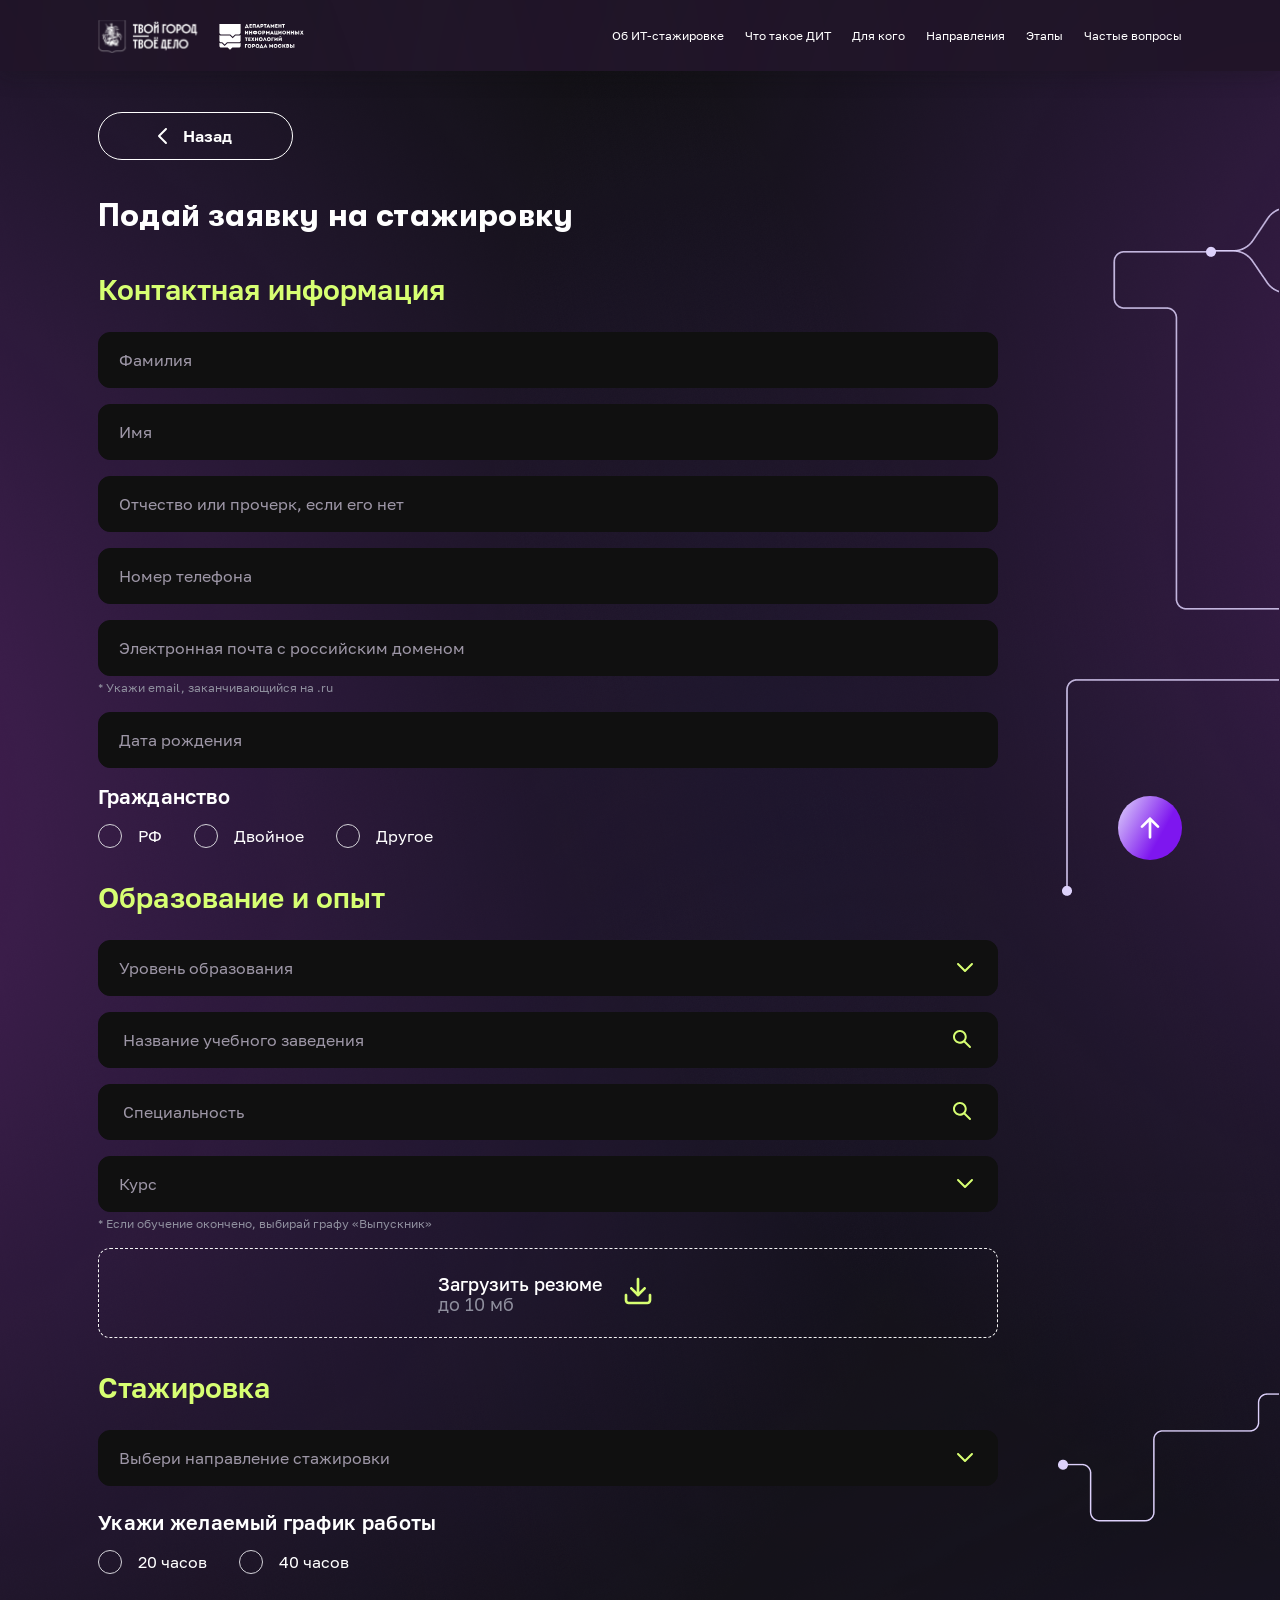
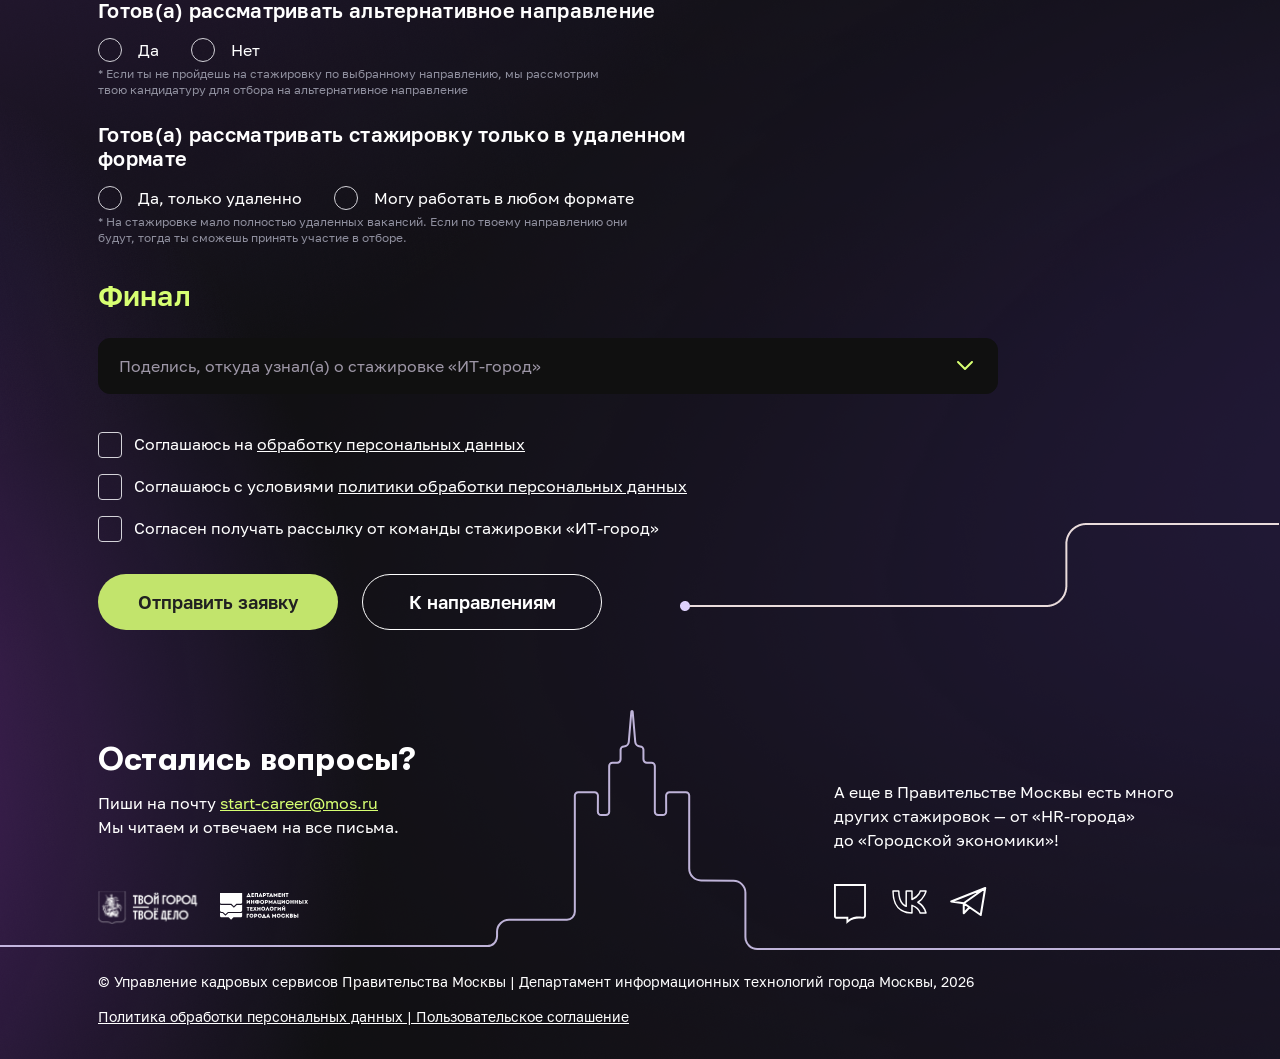
==== commit 1ff16a79: "dfdfg" ====
--- a/form.html
+++ b/form.html
@@ -16,29 +16,31 @@
     <header class="header">
         <div class="container header__container">
             <!-- Логотипы -->
-            <div class="header__logo-group">
-                <img src="img/city-logo.svg" alt="Твой город" class="header__logo">
-                <img src="img/dit-logo.svg" alt="ДИТ" class="header__logo">
+            <div class="header__wrap">
+                <div class="header__logo-group">
+                    <img src="img/city-logo.svg" alt="Твой город" class="header__logo">
+                    <img src="img/dit-logo.svg" alt="ДИТ" class="header__logo">
+                </div>
+
+                <div class="menu-toggle menu-toggle--active">
+                </div>
             </div>
+
 
             <!-- Навигация -->
             <div class="header__navigation">
                 <!-- Меню -->
                 <nav class="header__menu">
                     <ul class="header__list">
-                        <li class="header__item"><a href="index.html#features" class="header__link link">Об
-                                ИТ-стажировке</a></li>
+                        <li class="header__item"><a href="#features" class="header__link link">Об ИТ-стажировке</a></li>
                         <!-- Пример активной ссылки с модификатором -->
-                        <li class="header__item"><a href="index.html#about-dit" class="header__link link">Что
+                        <li class="header__item"><a href="#about-dit" class="header__link link">Что
                                 такое ДИТ</a>
                         </li>
-                        <li class="header__item"><a href="index.html#candidates" class="header__link link">Для кого</a>
-                        </li>
-                        <li class="header__item"><a href="index.html#directions"
-                                class="header__link link">Направления</a></li>
-                        <li class="header__item"><a href="index.html#steps" class="header__link link">Этапы</a></li>
-                        <li class="header__item"><a href="index.html#faq" class="header__link link">Частые вопросы</a>
-                        </li>
+                        <li class="header__item"><a href="#candidates" class="header__link link">Для кого</a></li>
+                        <li class="header__item"><a href="#directions" class="header__link link">Направления</a></li>
+                        <li class="header__item"><a href="#steps" class="header__link link">Этапы</a></li>
+                        <li class="header__item"><a href="#faq" class="header__link link">Частые вопросы</a></li>
                     </ul>
                 </nav>
             </div>
@@ -367,9 +369,10 @@
                     </div>
 
 
-                    <h3 class="form__label title--color-white form__label-internship">Готов(а) рассматривать альтернативное направление</h3>
+                    <h3 class="form__label title--color-white form__label-internship">Готов(а) рассматривать
+                        альтернативное направление</h3>
                     <div class="form__radio-group">
-                        <div class="form__radio-btns">
+                        <div class="form__radio-btns" id="alternative">
                             <label class="radio">
                                 <input type="radio" name="alternative" class="radio__input" value="yes">
                                 <span class="radio__custom"></span>
@@ -421,11 +424,12 @@
                         <span class="form__error">Укажи альтернативное направление стажировки</span>
                     </div>
 
-                    <h3 class="form__label title--color-white form__label-format form__label-internship">Готов(а) рассматривать стажировку
+                    <h3 class="form__label title--color-white form__label-format form__label-internship">Готов(а)
+                        рассматривать стажировку
                         только в удаленном
                         формате</h3>
                     <div class="form__radio-group">
-                        <div class="form__radio-btns">
+                        <div class="form__radio-btns" id="remote_work">
                             <label class="radio">
                                 <input type="radio" name="remote_work" class="radio__input" value="yes">
                                 <span class="radio__custom"></span>
@@ -450,7 +454,7 @@
                     <div class="select">
                         <input type="hidden" name="source">
 
-                        <button type="button" class="select__header form__input">
+                        <button type="button" class="select__header form__input" id="final">
                             <span class="select__current">Поделись, откуда узнал(а) о стажировке «ИТ-город»</span>
 
                             <div class="select__arrow">
--- a/css/style.css
+++ b/css/style.css
@@ -2418,7 +2418,7 @@
 
     /* Блок Подвал */
     .footer {
-        background: none;
+        background: url('../img/footer_bg-360.svg') top 35px left 50% / auto no-repeat;
         margin-top: var(--section-spacing);
     }
 
--- a/css/form.css
+++ b/css/form.css
@@ -46,7 +46,7 @@
 }
 
 .form__section-title:first-child {
-    margin-top: 0;
+    margin-top: 0 !important;
 }
 
 .form__section {
@@ -247,7 +247,7 @@
     padding: 0 16px;
     display: flex;
     align-items: center;
-    height: 48px;
+    min-height: 48px;
     font-weight: 400;
     font-size: 16px;
     line-height: 24px;
@@ -458,6 +458,12 @@
 }
 
 @media (max-width: 1919px) {
+    body {
+        background-image: url(../img/form_bg_1280.png);
+        background-repeat: no-repeat;
+        background-position: center top;
+    }
+
     .application {
         background: url('../img/form_bg1-1280.png') top 207px left calc(50% + 530px) / auto no-repeat,
             url('../img/form_bg2-1280.png') top 929px left calc(50% + 528px) / auto auto no-repeat,
@@ -467,6 +473,17 @@
     .header__list,
     .header__navigation {
         gap: 21px;
+    }
+
+    .header__logo-group {
+        height: 35px;
+    }
+
+    .header__logo:nth-child(2) {
+        height: 29px;
+        width: 87px;
+        margin-bottom: 0;
+        margin-left: -2px;
     }
 
     .form {
@@ -478,6 +495,8 @@
         width: 195px;
         font-size: 16px;
         line-height: 16px;
+        letter-spacing: 0.05px;
+        padding-right: 8px;
     }
 
     .form__title {
@@ -521,6 +540,7 @@
     .select__current {
         font-size: 16px;
         line-height: 16px;
+        text-align: left;
     }
 
     .form__input:has(.select__search) {
@@ -560,7 +580,7 @@
         padding: 8px 12px;
         font-size: 16px;
         line-height: 24px;
-        height: 40px;
+        min-height: 40px;
     }
 
     .select__dropdown {
@@ -572,4 +592,135 @@
         max-height: 160px;
         overflow-y: auto;
     }
+}
+
+@media (max-width: 1279px) {
+    body {
+        background-image: url(../img/form_bg-360.png);
+    }
+
+    .header {
+        background-image: url(../img/form_bg-360.png);
+        background-repeat: no-repeat;
+        background-position: center top;
+    }
+
+    .header::before {
+        background-image: url(../img/form_bg-360.png);
+    }
+
+    .header__logo:nth-child(2) {
+        height: 33px;
+    }
+
+    .application {
+        padding-top: 84px;
+        background: none;
+    }
+
+    .form {
+        max-width: 100%;
+    }
+
+    .form__back:not(.form__back_direction) {
+        height: 40px;
+        width: 169px;
+        gap: 4px;
+        font-size: 14px;
+        line-height: 14px;
+        padding-right: 9px;
+    }
+
+    .form__title {
+        margin: 24px 0;
+        line-height: 32px;
+        max-width: 200px;
+    }
+
+    .form__section-title {
+        font-size: 20px;
+        line-height: 24px;
+        margin-bottom: 0;
+    }
+
+    .form__section {
+        margin-top: 16px;
+    }
+
+    .form__input::placeholder,
+    .select__current {
+        font-size: 14px;
+        line-height: 14px;
+    }
+
+    .radio__text {
+        font-size: 14px;
+        line-height: 20px;
+    }
+
+    .form__label {
+        font-size: 18px;
+        line-height: 22px;
+    }
+
+    .file-upload__title {
+        font-size: 16px;
+        line-height: 20px;
+    }
+
+    .file-upload__info {
+        margin-top: 2px;
+        font-size: 16px;
+        line-height: 16px;
+    }
+
+    .file-upload {
+        height: 88px;
+    }
+
+    .form__radio-btns#alternative {
+        gap: 16px;
+    }
+
+    .form__radio-btns#remote_work {
+        flex-direction: column;
+        gap: 16px;
+    }
+
+    .form__label-internship {
+        letter-spacing: 0.08px;
+    }
+
+    .select__header#final {
+        height: 64px;
+    }
+
+    .form__agreement {
+        margin-top: 26px;
+    }
+
+    .form__btns {
+        margin-top: 24px;
+        flex-direction: column;
+    }
+
+    .form__submit {
+        width: 100%;
+    }
+
+    .form__back_direction {
+        width: 100%;
+    }
+
+    .footer__logos {
+        margin-top: 22px;
+    }
+
+    .footer__social {
+        gap: 20px;
+    }
+
+    .footer__logo:nth-child(2) {
+        margin-top: 2px;
+    }
 }
